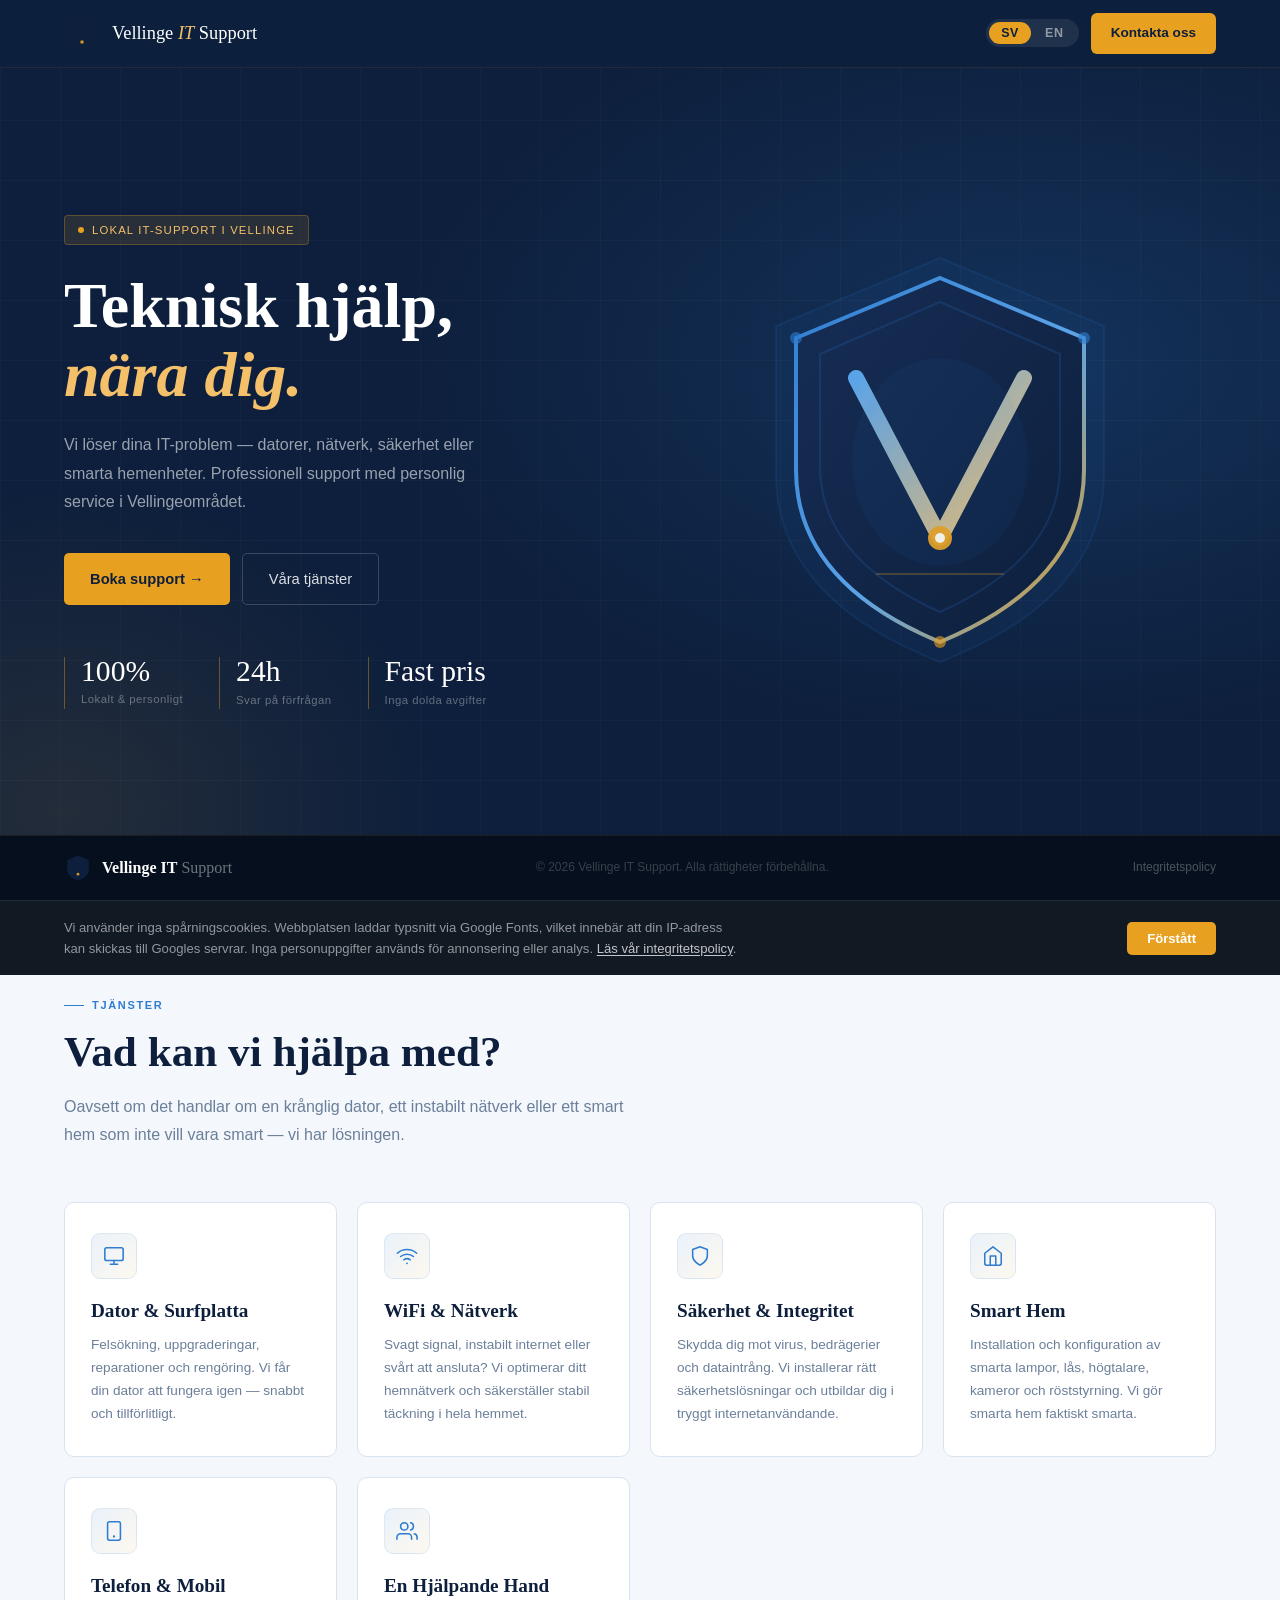
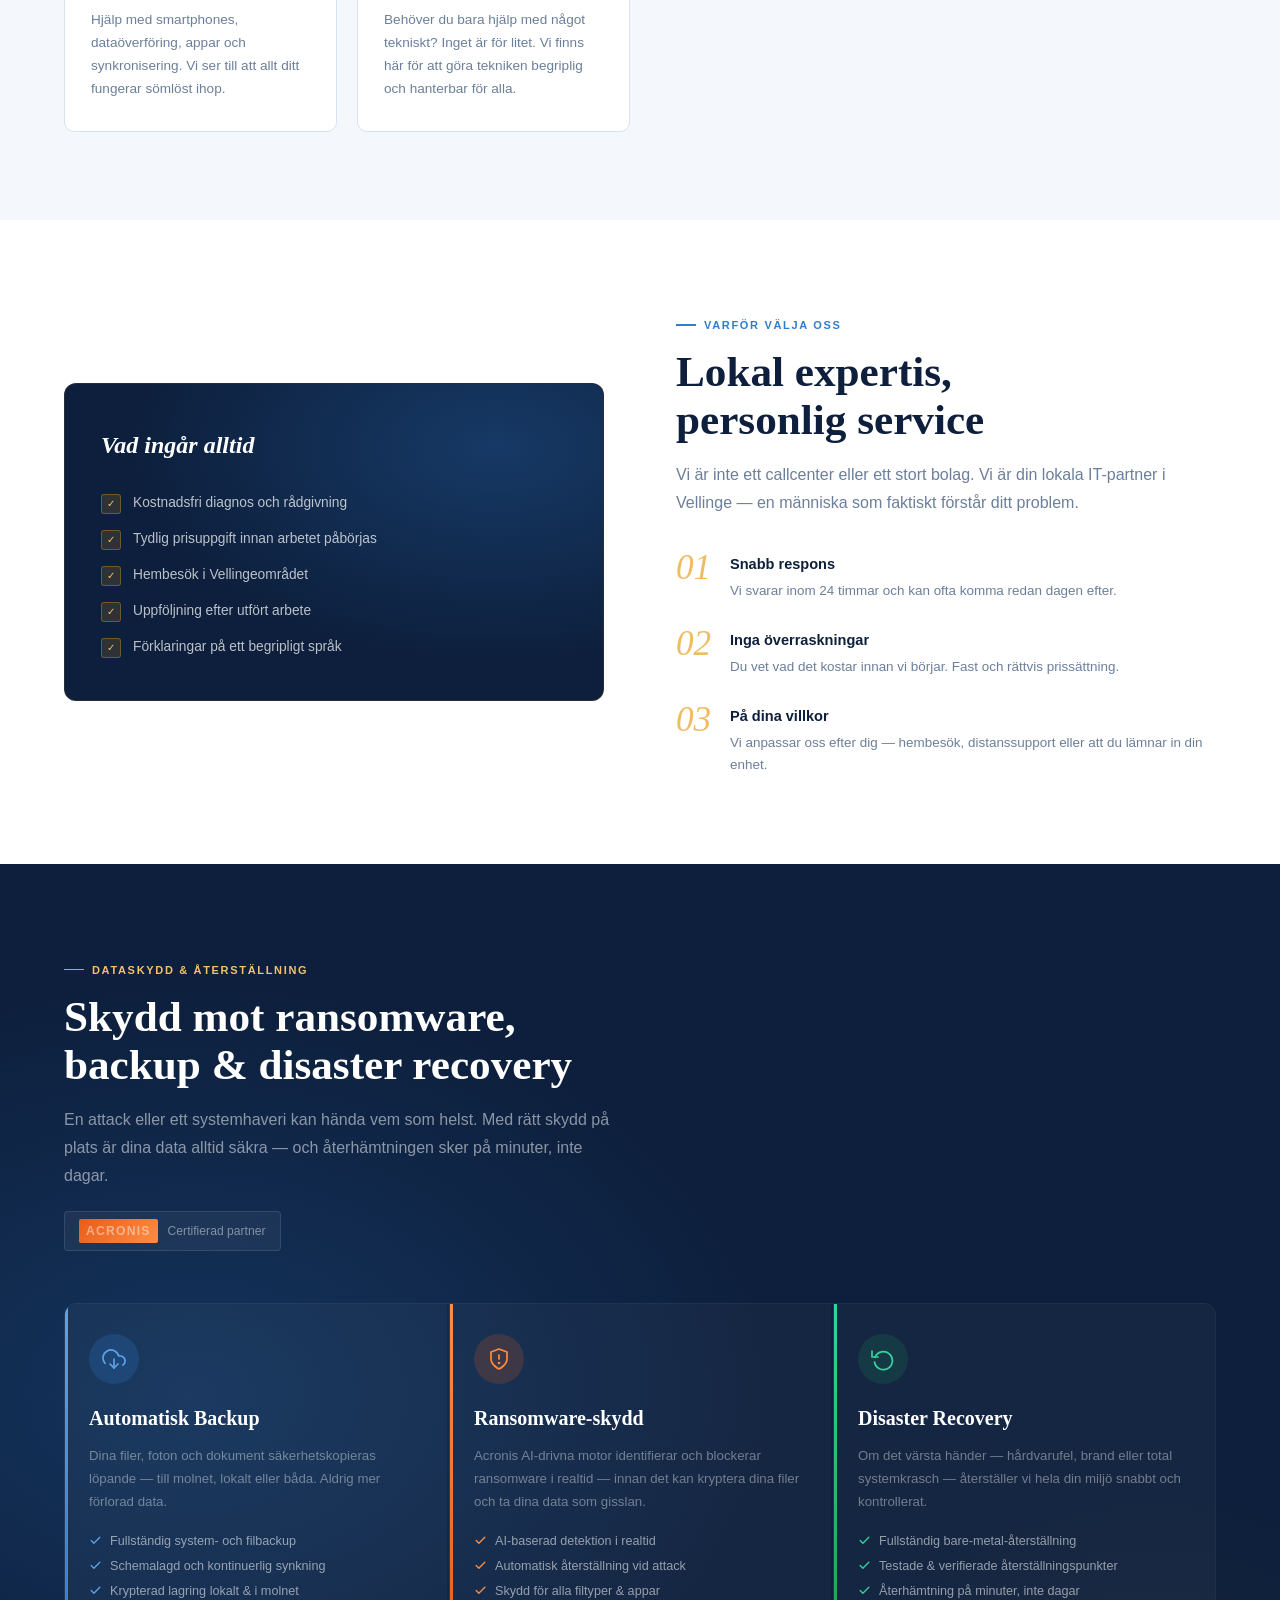
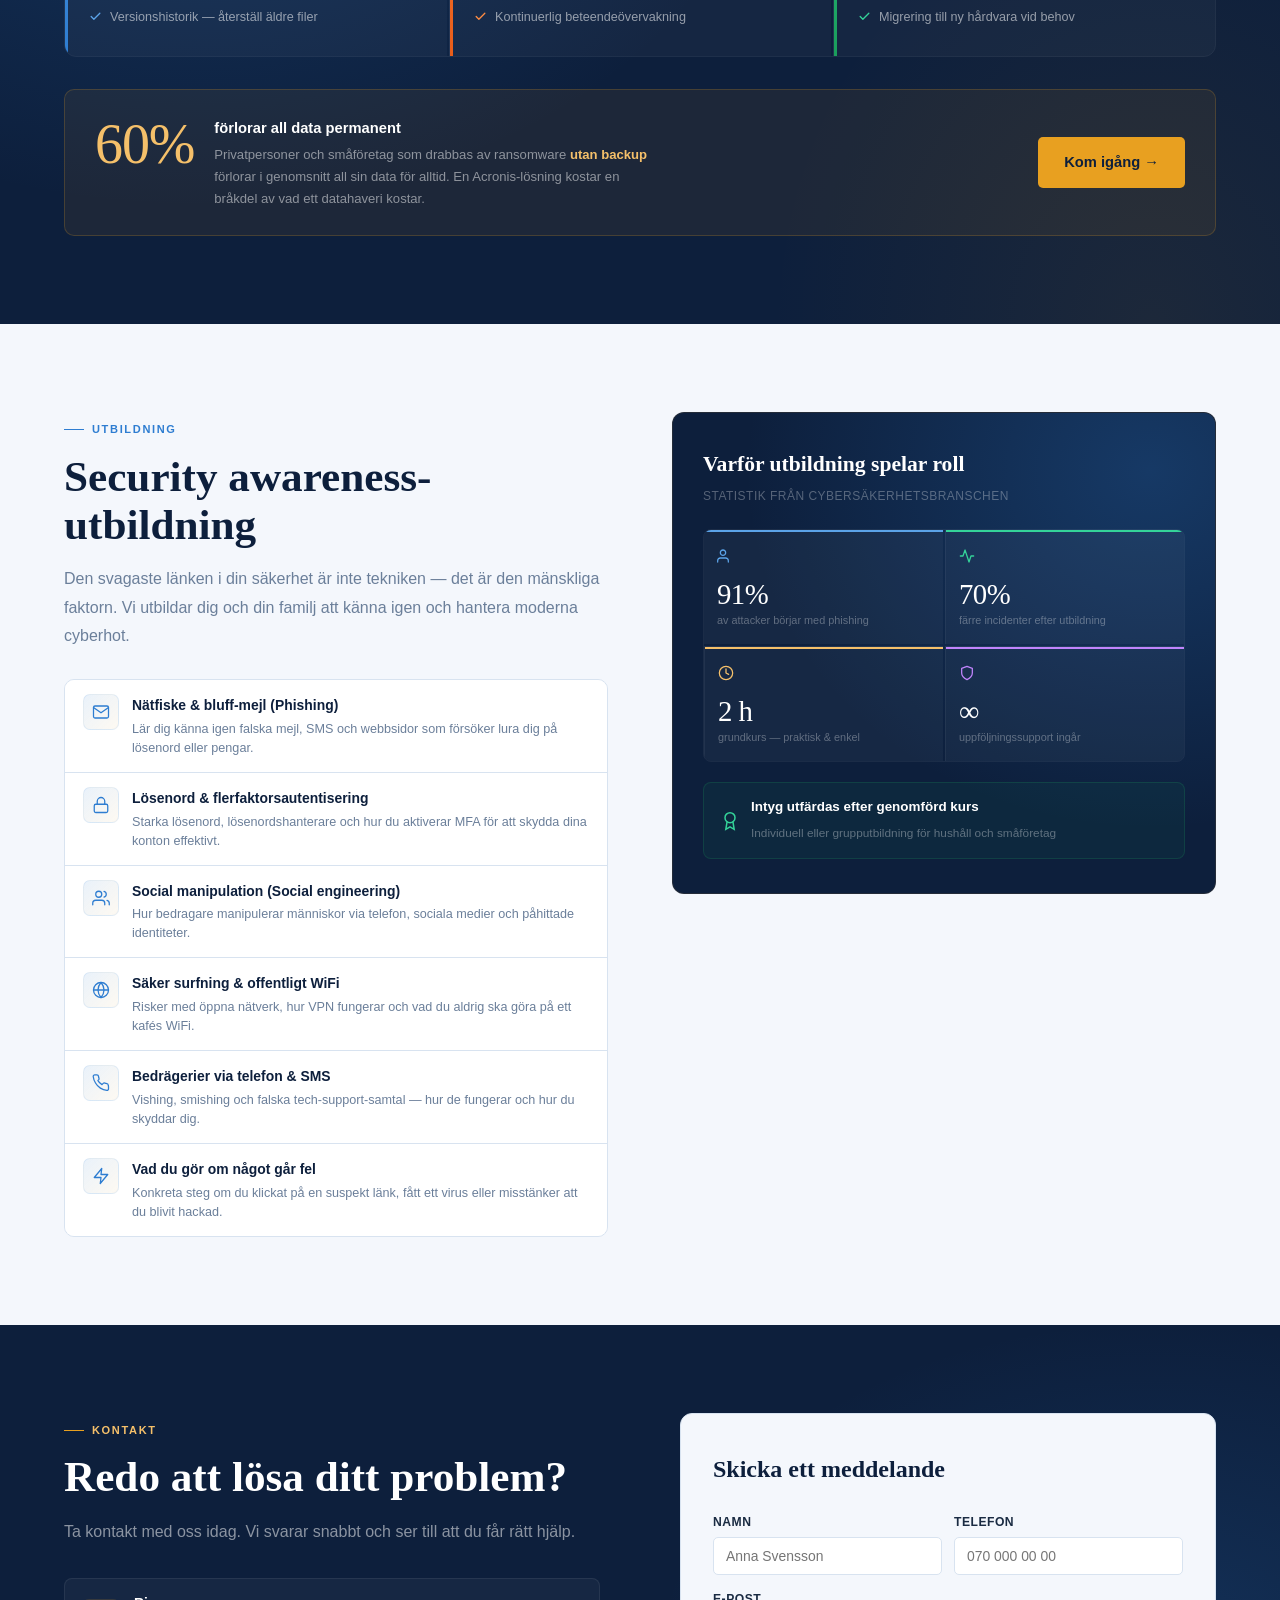
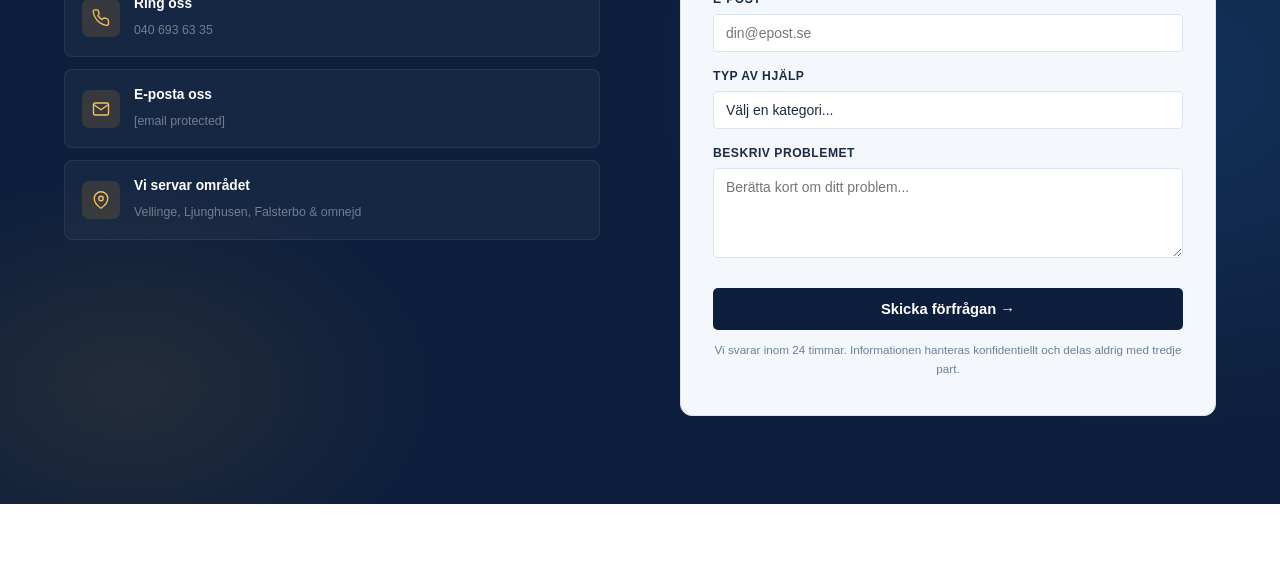
==== index.html @ 69cad0fe "Add files via upload" ====
<!DOCTYPE html>
<html lang="sv">
<head>
<meta charset="UTF-8">
<meta name="viewport" content="width=device-width, initial-scale=1.0">
<title>Vellinge IT Support — Lokal IT-hjälp i Vellingeområdet</title>

<!-- ── Security meta tags ── -->
<!-- CSP via meta (backup — HTTP header in _headers / .htaccess takes precedence) -->
<meta http-equiv="Content-Security-Policy" content="default-src 'self'; script-src 'self' 'unsafe-inline'; style-src 'self' 'unsafe-inline' https://fonts.googleapis.com; font-src 'self' https://fonts.gstatic.com; img-src 'self' data:; form-action 'self' https://formspree.io; connect-src 'self' https://formspree.io; frame-ancestors 'none'; object-src 'none'; base-uri 'self';">
<meta http-equiv="X-Content-Type-Options" content="nosniff">
<meta http-equiv="X-Frame-Options" content="DENY">
<meta name="referrer" content="strict-origin-when-cross-origin">

<!-- ── SEO / Social ── -->
<meta name="description" content="Lokal IT-support i Vellingeområdet. Hjälp med datorer, WiFi, säkerhet, smarta hem och backup-lösningar (Acronis). Professionell och personlig service.">
<meta name="robots" content="index, follow">
<meta property="og:title" content="Vellinge IT Support">
<meta property="og:description" content="Lokal IT-support med personlig service — datorer, nätverk, säkerhet, smart hem och Acronis backup.">
<meta property="og:type" content="website">
<meta property="og:locale" content="sv_SE">
<link rel="preconnect" href="https://fonts.googleapis.com">
<link href="https://fonts.googleapis.com/css2?family=DM+Serif+Display:ital@0;1&family=Figtree:wght@300;400;500;600&display=swap" rel="stylesheet">
<style>
  :root {
    --navy: #0d1f3c; --navy-mid: #162d55; --blue: #1a4a8a; --sky: #2e7dd1;
    --accent: #e8a020; --accent-light: #f5c06a; --accent-pale: #fef3d8;
    --red: #e85d1a; --green: #1a9e5c;
    --light: #f4f7fc; --lighter: #ffffff;
    --text: #1a2b42; --muted: #6b7f9a; --border: #d8e3f0;
  }
  *, *::before, *::after { box-sizing: border-box; margin: 0; padding: 0; }
  html { scroll-behavior: smooth; }
  body {
    padding-bottom: 72px; font-family: 'Figtree', sans-serif; color: var(--text); background: var(--lighter); line-height: 1.65; overflow-x: hidden; }

  /* ── NAV ── */
  nav {
    position: fixed; top: 0; left: 0; right: 0; z-index: 100;
    background: rgba(13,31,60,0.97); backdrop-filter: blur(14px);
    border-bottom: 1px solid rgba(232,160,32,0.1);
    padding: 0 5vw; display: flex; align-items: center; justify-content: space-between; height: 68px;
  }
  .nav-brand { display: flex; align-items: center; gap: 12px; text-decoration: none; }
  .nav-brand-icon { width: 36px; height: 36px; display: flex; align-items: center; justify-content: center; }
  .nav-brand-text { font-family: 'DM Serif Display', serif; color: white; font-size: 1.15rem; font-weight: 400; }
  .nav-brand-text span { color: var(--accent-light); font-style: italic; }
  .nav-actions { display: flex; align-items: center; gap: 12px; }
  .lang-toggle { display: flex; background: rgba(255,255,255,0.08); border-radius: 20px; padding: 3px; gap: 2px; }
  .lang-btn { background: none; border: none; cursor: pointer; color: rgba(255,255,255,0.5); font-family: 'Figtree', sans-serif; font-size: 0.78rem; font-weight: 600; letter-spacing: 0.05em; padding: 4px 12px; border-radius: 16px; transition: all 0.2s; }
  .lang-btn.active { background: var(--accent); color: var(--navy); }
  .nav-cta { background: var(--accent); color: var(--navy); font-family: 'Figtree', sans-serif; font-weight: 600; font-size: 0.85rem; padding: 9px 20px; border-radius: 6px; text-decoration: none; border: none; cursor: pointer; transition: all 0.2s; white-space: nowrap; }
  .nav-cta:hover { background: var(--accent-light); transform: translateY(-1px); }

  /* ── HERO ── */
  .hero { min-height: 100vh; background: var(--navy); display: flex; align-items: center; position: relative; overflow: hidden; padding: 80px 5vw 56px; }
  .hero-bg { position: absolute; inset: 0; z-index: 0; background: radial-gradient(ellipse 75% 65% at 80% 40%, rgba(46,125,209,0.2), transparent 65%), radial-gradient(ellipse 50% 60% at 5% 90%, rgba(232,160,32,0.1), transparent 60%); }
  .hero-grid { position: absolute; inset: 0; z-index: 0; background-image: linear-gradient(rgba(255,255,255,0.022) 1px, transparent 1px), linear-gradient(90deg, rgba(255,255,255,0.022) 1px, transparent 1px); background-size: 60px 60px; }
  .hero-inner { display: grid; grid-template-columns: 1fr 1fr; gap: 48px; align-items: center; width: 100%; position: relative; z-index: 1; }
  .hero-content { animation: fadeUp 0.9s ease both; }
  .hero-badge { display: inline-flex; align-items: center; gap: 8px; background: rgba(232,160,32,0.12); border: 1px solid rgba(232,160,32,0.28); border-radius: 4px; padding: 5px 13px; margin-bottom: 26px; }
  .hero-badge-dot { width: 6px; height: 6px; background: var(--accent); border-radius: 50%; animation: pulse 2.4s ease infinite; }
  .hero-badge span { color: var(--accent-light); font-size: 0.71rem; font-weight: 500; letter-spacing: 0.1em; text-transform: uppercase; }
  h1 { font-family: 'DM Serif Display', serif; font-size: clamp(2.6rem,5.5vw,4rem); color: white; line-height: 1.08; margin-bottom: 22px; }
  h1 em { font-style: italic; color: var(--accent-light); }
  .hero-sub { font-size: 1rem; color: rgba(255,255,255,0.58); font-weight: 300; max-width: 440px; margin-bottom: 36px; line-height: 1.78; }
  .hero-btns { display: flex; gap: 12px; flex-wrap: wrap; }
  .btn-primary { background: var(--accent); color: var(--navy); font-family: 'Figtree', sans-serif; font-weight: 600; font-size: 0.92rem; padding: 13px 26px; border-radius: 5px; text-decoration: none; border: none; cursor: pointer; transition: all 0.25s; display: inline-flex; align-items: center; gap: 8px; }
  .btn-primary:hover { background: var(--accent-light); transform: translateY(-2px); box-shadow: 0 8px 24px rgba(232,160,32,0.3); }
  .btn-secondary { background: transparent; color: rgba(255,255,255,0.85); font-family: 'Figtree', sans-serif; font-weight: 400; font-size: 0.92rem; padding: 13px 26px; border-radius: 5px; text-decoration: none; border: 1px solid rgba(255,255,255,0.18); transition: all 0.25s; display: inline-flex; align-items: center; gap: 8px; }
  .btn-secondary:hover { background: rgba(255,255,255,0.08); transform: translateY(-2px); }
  .hero-stats { margin-top: 52px; display: flex; gap: 36px; flex-wrap: wrap; animation: fadeUp 0.9s 0.2s ease both; }
  .stat { border-left: 1px solid rgba(232,160,32,0.4); padding-left: 16px; }
  .stat-num { font-family: 'DM Serif Display', serif; font-size: 1.85rem; color: white; line-height: 1; }
  .stat-label { font-size: 0.71rem; color: rgba(255,255,255,0.35); letter-spacing: 0.04em; margin-top: 4px; }
  .hero-visual { display: flex; align-items: center; justify-content: center; animation: fadeUp 1s 0.15s ease both; }
  .hero-visual svg { width: 100%; max-width: 400px; }

  /* ── SHARED ── */
  section { padding: 88px 5vw; }
  .section-tag {
    display: inline-flex; align-items: center; gap: 8px;
    font-size: 0.69rem; font-weight: 600; letter-spacing: 0.15em;
    color: var(--sky); text-transform: uppercase; margin-bottom: 14px;
  }
  .section-tag::before { content: ''; display: inline-block; width: 20px; height: 1.5px; background: var(--sky); flex-shrink: 0; }
  h2 { font-family: 'DM Serif Display', serif; font-size: clamp(1.9rem,3.5vw,2.7rem); color: var(--navy); line-height: 1.12; margin-bottom: 16px; }
  .section-intro { font-size: 1rem; color: var(--muted); max-width: 560px; line-height: 1.78; font-weight: 300; }

  /* ── SERVICES ── */
  .services { background: var(--light); }
  .services-header { margin-bottom: 52px; }
  .services-grid { display: grid; grid-template-columns: repeat(auto-fill,minmax(270px,1fr)); gap: 20px; }
  .service-card { background: white; border: 1px solid var(--border); border-radius: 10px; padding: 30px 26px; transition: all 0.32s; position: relative; overflow: hidden; }
  .service-card::before { content: ''; position: absolute; top: 0; left: 0; right: 0; height: 2px; background: linear-gradient(90deg, var(--sky), var(--accent)); transform: scaleX(0); transform-origin: left; transition: transform 0.35s; }
  .service-card:hover { transform: translateY(-6px); box-shadow: 0 20px 56px rgba(13,31,60,0.1); border-color: rgba(46,125,209,0.35); }
  .service-card:hover::before { transform: scaleX(1); }
  .service-icon { width: 46px; height: 46px; background: linear-gradient(135deg,rgba(46,125,209,0.1),rgba(232,160,32,0.07)); border-radius: 9px; display: flex; align-items: center; justify-content: center; margin-bottom: 16px; border: 1px solid rgba(46,125,209,0.12); }
  .service-icon svg { width: 22px; height: 22px; stroke: var(--sky); fill: none; stroke-width: 1.7; stroke-linecap: round; stroke-linejoin: round; }
  .service-card h3 { font-family: 'DM Serif Display', serif; font-size: 1.2rem; color: var(--navy); margin-bottom: 8px; }
  .service-card p { font-size: 0.85rem; color: var(--muted); line-height: 1.68; font-weight: 300; }

  /* ── WHY ── */
  .why { background: white; }
  .why-inner { display: grid; grid-template-columns: 1fr 1fr; gap: 72px; align-items: center; }
  .why-visual { background: var(--navy); border-radius: 12px; padding: 42px 36px; position: relative; overflow: hidden; border: 1px solid rgba(232,160,32,0.12); }
  .why-visual-bg { position: absolute; inset: 0; background: radial-gradient(ellipse at 80% 20%, rgba(46,125,209,0.28), transparent 60%); }
  .why-visual-content { position: relative; z-index: 1; }
  .why-visual-title { font-family: 'DM Serif Display', serif; font-size: 1.5rem; color: white; margin-bottom: 26px; font-style: italic; }
  .check-list { list-style: none; display: flex; flex-direction: column; gap: 14px; }
  .check-list li { display: flex; align-items: flex-start; gap: 12px; color: rgba(255,255,255,0.72); font-size: 0.86rem; line-height: 1.6; }
  .check-icon { width: 20px; height: 20px; flex-shrink: 0; background: rgba(232,160,32,0.15); border: 1px solid rgba(232,160,32,0.35); border-radius: 3px; display: flex; align-items: center; justify-content: center; color: var(--accent-light); font-size: 10px; margin-top: 2px; }
  .why-points { display: flex; flex-direction: column; gap: 26px; margin-top: 34px; }
  .why-point { display: flex; gap: 18px; align-items: flex-start; }
  .why-point-num { font-family: 'DM Serif Display', serif; font-size: 2.2rem; color: var(--accent); line-height: 0.9; width: 36px; flex-shrink: 0; font-style: italic; opacity: 0.7; }
  .why-point h4 { font-weight: 600; color: var(--navy); margin-bottom: 4px; font-size: 0.91rem; }
  .why-point p { font-size: 0.84rem; color: var(--muted); line-height: 1.65; font-weight: 300; }

  /* ── ACRONIS ── */
  .acronis { background: var(--navy); position: relative; overflow: hidden; }
  .acronis-bg { position: absolute; inset: 0; background: radial-gradient(ellipse 70% 60% at 15% 50%, rgba(46,125,209,0.22), transparent 65%), radial-gradient(ellipse 50% 70% at 90% 100%, rgba(232,160,32,0.07), transparent 60%); }
  .acronis-inner { position: relative; z-index: 1; }
  .acronis-header { margin-bottom: 52px; }
  .acronis-header h2 { color: white; }
  .acronis-header .section-tag { color: var(--accent-light); }
  .acronis-header .section-tag::before { background: var(--accent); }
  .acronis-header .section-intro { color: rgba(255,255,255,0.52); }
  .acronis-partner { display: inline-flex; align-items: center; gap: 10px; background: rgba(255,255,255,0.05); border: 1px solid rgba(255,255,255,0.1); border-radius: 4px; padding: 7px 14px; margin-top: 20px; }
  .acronis-partner-badge { background: linear-gradient(135deg,#e85d1a,#ff8c42); border-radius: 2px; padding: 2px 7px; font-size: 0.65rem; font-weight: 700; color: white; letter-spacing: 0.1em; }
  .acronis-partner span { color: rgba(255,255,255,0.45); font-size: 0.76rem; }
  /* Joined panel */
  .acronis-grid { display: grid; grid-template-columns: repeat(3,1fr); gap: 2px; margin-bottom: 32px; border: 1px solid rgba(255,255,255,0.07); border-radius: 12px; overflow: hidden; }
  .acronis-card { background: rgba(255,255,255,0.03); padding: 30px 24px; transition: background 0.3s; position: relative; overflow: hidden; }
  .acronis-card + .acronis-card { border-left: 1px solid rgba(255,255,255,0.06); }
  .acronis-card::before { content: ''; position: absolute; top: 0; left: 0; bottom: 0; width: 3px; }
  .card-backup::before    { background: linear-gradient(180deg,#5ba3e8,#2e7dd1); }
  .card-ransomware::before { background: linear-gradient(180deg,#ff8c42,#e85d1a); }
  .card-disaster::before  { background: linear-gradient(180deg,#34d399,#1a9e5c); }
  .acronis-card:hover { background: rgba(255,255,255,0.065); }
  .acronis-card-icon { width: 50px; height: 50px; border-radius: 50%; display: flex; align-items: center; justify-content: center; margin-bottom: 18px; }
  .icon-backup    { background: rgba(46,125,209,0.22); }
  .icon-ransomware { background: rgba(232,93,26,0.18); }
  .icon-disaster  { background: rgba(26,158,92,0.16); }
  .icon-backup svg    { stroke: #5ba3e8; }
  .icon-ransomware svg { stroke: #ff8c42; }
  .icon-disaster svg  { stroke: #34d399; }
  .acronis-card-icon svg { width: 24px; height: 24px; fill: none; stroke-width: 1.7; stroke-linecap: round; stroke-linejoin: round; }
  .acronis-card h3 { font-family: 'DM Serif Display', serif; font-size: 1.25rem; color: white; margin-bottom: 9px; }
  .acronis-card p { font-size: 0.83rem; color: rgba(255,255,255,0.4); line-height: 1.75; margin-bottom: 18px; font-weight: 300; }
  .acronis-features { list-style: none; display: flex; flex-direction: column; gap: 7px; }
  .acronis-features li { display: flex; align-items: flex-start; gap: 8px; font-size: 0.79rem; color: rgba(255,255,255,0.55); line-height: 1.45; }
  .acronis-features li svg { width: 13px; height: 13px; fill: none; stroke-width: 2.4; stroke-linecap: round; stroke-linejoin: round; flex-shrink: 0; margin-top: 2px; }
  .card-backup .acronis-features li svg    { stroke: #5ba3e8; }
  .card-ransomware .acronis-features li svg { stroke: #ff8c42; }
  .card-disaster .acronis-features li svg  { stroke: #34d399; }
  /* Hero stat callout */
  .acronis-callout { display: grid; grid-template-columns: 1fr auto; gap: 24px; align-items: center; background: rgba(232,160,32,0.07); border: 1px solid rgba(232,160,32,0.2); border-radius: 10px; padding: 26px 30px; }
  .acronis-callout-inner { display: flex; align-items: flex-start; gap: 20px; }
  .acronis-stat-num { font-family: 'DM Serif Display', serif; font-size: 3.5rem; font-weight: 400; color: var(--accent-light); line-height: 1; flex-shrink: 0; letter-spacing: -0.02em; }
  .acronis-stat-text strong { display: block; color: white; font-size: 0.92rem; font-weight: 600; margin-bottom: 4px; }
  .acronis-stat-text p { color: rgba(255,255,255,0.5); font-size: 0.82rem; line-height: 1.65; font-weight: 300; max-width: 440px; }
  .acronis-stat-text p strong { display: inline; color: var(--accent-light); font-size: inherit; }

  /* ── AWARENESS ── */
  .awareness { background: var(--light); }
  .awareness-inner { display: grid; grid-template-columns: 1fr 1fr; gap: 64px; align-items: start; }
  .awareness-modules { display: flex; flex-direction: column; gap: 0; margin-top: 28px; border: 1px solid var(--border); border-radius: 10px; overflow: hidden; }
  .awareness-module { background: white; border-bottom: 1px solid var(--border); padding: 14px 18px; display: flex; align-items: flex-start; gap: 13px; transition: all 0.22s; position: relative; }
  .awareness-module:last-child { border-bottom: none; }
  .awareness-module::before { content: ''; position: absolute; top: 0; left: 0; bottom: 0; width: 2px; background: var(--sky); transform: scaleY(0); transform-origin: center; transition: transform 0.22s; }
  .awareness-module:hover { background: #f8faff; padding-left: 22px; }
  .awareness-module:hover::before { transform: scaleY(1); }
  .module-icon { width: 36px; height: 36px; flex-shrink: 0; border-radius: 7px; display: flex; align-items: center; justify-content: center; background: linear-gradient(135deg,rgba(46,125,209,0.1),rgba(232,160,32,0.06)); border: 1px solid rgba(46,125,209,0.1); transition: all 0.22s; }
  .awareness-module:hover .module-icon { background: rgba(46,125,209,0.12); border-color: rgba(46,125,209,0.25); }
  .module-icon svg { width: 18px; height: 18px; stroke: var(--sky); fill: none; stroke-width: 1.7; stroke-linecap: round; stroke-linejoin: round; }
  .module-text h4 { font-weight: 600; font-size: 0.87rem; color: var(--navy); margin-bottom: 3px; }
  .module-text p { font-size: 0.79rem; color: var(--muted); line-height: 1.5; font-weight: 300; }
  .awareness-visual { background: var(--navy); border-radius: 12px; padding: 34px 30px; position: relative; overflow: hidden; border: 1px solid rgba(232,160,32,0.1); }
  .awareness-visual-bg { position: absolute; inset: 0; background: radial-gradient(ellipse at 88% 12%, rgba(46,125,209,0.28), transparent 60%); }
  .awareness-visual-content { position: relative; z-index: 1; }
  .awareness-visual h3 { font-family: 'DM Serif Display', serif; font-size: 1.35rem; color: white; margin-bottom: 4px; }
  .awareness-visual-sub { font-size: 0.75rem; color: rgba(255,255,255,0.3); margin-bottom: 22px; letter-spacing: 0.04em; text-transform: uppercase; }
  .awareness-stats { display: grid; grid-template-columns: 1fr 1fr; gap: 2px; margin-bottom: 20px; border-radius: 8px; overflow: hidden; border: 1px solid rgba(255,255,255,0.06); }
  .astat { background: rgba(255,255,255,0.04); padding: 16px 13px; position: relative; }
  .astat::before { content: ''; position: absolute; top: 0; left: 0; right: 0; height: 2px; }
  .astat:nth-child(1)::before { background: #5ba3e8; }
  .astat:nth-child(2)::before { background: #34d399; }
  .astat:nth-child(3)::before { background: var(--accent-light); }
  .astat:nth-child(4)::before { background: #c084fc; }
  .astat + .astat { border-left: 1px solid rgba(255,255,255,0.05); }
  .astat:nth-child(3), .astat:nth-child(4) { border-top: 1px solid rgba(255,255,255,0.05); }
  .astat-icon { margin-bottom: 8px; }
  .astat-icon svg { width: 16px; height: 16px; fill: none; stroke-width: 1.9; stroke-linecap: round; stroke-linejoin: round; }
  .astat:nth-child(1) .astat-icon svg { stroke: #5ba3e8; }
  .astat:nth-child(2) .astat-icon svg { stroke: #34d399; }
  .astat:nth-child(3) .astat-icon svg { stroke: var(--accent-light); }
  .astat:nth-child(4) .astat-icon svg { stroke: #c084fc; }
  .astat-num { font-family: 'DM Serif Display', serif; font-size: 1.8rem; color: white; line-height: 1; letter-spacing: -0.02em; }
  .astat-label { font-size: 0.68rem; color: rgba(255,255,255,0.32); margin-top: 4px; line-height: 1.4; }
  .awareness-cert { background: rgba(26,158,92,0.08); border: 1px solid rgba(26,158,92,0.2); border-radius: 8px; padding: 13px 16px; display: flex; align-items: center; gap: 11px; }
  .awareness-cert svg { width: 20px; height: 20px; stroke: #34d399; fill: none; stroke-width: 1.8; flex-shrink: 0; }
  .awareness-cert-text strong { display: block; color: white; font-size: 0.84rem; font-weight: 600; }
  .awareness-cert-text span { font-size: 0.74rem; color: rgba(255,255,255,0.34); }

  /* ── CONTACT ── */
  .contact { background: var(--navy); position: relative; overflow: hidden; }
  .contact-bg { position: absolute; inset: 0; background: radial-gradient(ellipse 60% 70% at 90% 45%, rgba(46,125,209,0.2), transparent 65%), radial-gradient(ellipse 40% 45% at 10% 85%, rgba(232,160,32,0.1), transparent 60%); }
  .contact-inner { position: relative; z-index: 1; display: grid; grid-template-columns: 1fr 1fr; gap: 80px; align-items: start; }
  .contact h2 { color: white; }
  .contact .section-tag { color: var(--accent-light); }
  .contact .section-tag::before { background: var(--accent); }
  .contact .section-intro { color: rgba(255,255,255,0.52); }
  .contact-ways { margin-top: 32px; display: flex; flex-direction: column; gap: 12px; }
  .contact-way { display: flex; align-items: center; gap: 14px; padding: 14px 17px; background: rgba(255,255,255,0.04); border: 1px solid rgba(255,255,255,0.07); border-radius: 8px; text-decoration: none; transition: all 0.22s; }
  .contact-way:hover { background: rgba(255,255,255,0.08); border-color: rgba(232,160,32,0.3); transform: translateX(4px); }
  .contact-way-icon { width: 38px; height: 38px; flex-shrink: 0; background: rgba(232,160,32,0.15); border-radius: 7px; display: flex; align-items: center; justify-content: center; }
  .contact-way-icon svg { width: 18px; height: 18px; stroke: var(--accent-light); fill: none; stroke-width: 1.8; stroke-linecap: round; stroke-linejoin: round; }
  .contact-way-text strong { display: block; color: white; font-weight: 600; font-size: 0.86rem; }
  .contact-way-text span { color: rgba(255,255,255,0.4); font-size: 0.77rem; }
  .form-card { background: var(--light); border-radius: 12px; padding: 36px 32px; border: 1px solid var(--border); }
  .form-card h3 { font-family: 'DM Serif Display', serif; font-size: 1.5rem; color: var(--navy); margin-bottom: 22px; }
  .form-row { margin-bottom: 14px; }
  .form-row label { display: block; font-size: 0.76rem; font-weight: 600; color: var(--text); margin-bottom: 5px; letter-spacing: 0.04em; text-transform: uppercase; }
  .form-row input, .form-row textarea, .form-row select { width: 100%; padding: 10px 12px; border: 1.5px solid var(--border); border-radius: 5px; font-family: 'Figtree', sans-serif; font-size: 0.87rem; color: var(--text); background: white; outline: none; transition: border-color 0.2s; appearance: none; }
  .form-row input:focus, .form-row textarea:focus, .form-row select:focus { border-color: var(--sky); box-shadow: 0 0 0 3px rgba(46,125,209,0.1); }
  .form-row textarea { resize: vertical; min-height: 90px; }
  .form-grid { display: grid; grid-template-columns: 1fr 1fr; gap: 12px; }
  .form-submit { width: 100%; background: var(--navy); color: white; font-family: 'Figtree', sans-serif; font-weight: 600; font-size: 0.92rem; padding: 13px; border-radius: 5px; border: none; cursor: pointer; transition: all 0.25s; margin-top: 8px; }
  .form-submit:hover { background: var(--blue); transform: translateY(-2px); box-shadow: 0 8px 20px rgba(13,31,60,0.25); }
  .form-submit:disabled { opacity: 0.55; cursor: not-allowed; transform: none; }
  .form-note { font-size: 0.73rem; color: var(--muted); text-align: center; margin-top: 10px; font-weight: 300; }
  .success-msg { display: none; background: rgba(46,125,209,0.08); border: 1px solid rgba(46,125,209,0.28); border-radius: 6px; padding: 14px; text-align: center; color: var(--sky); font-weight: 500; font-size: 0.86rem; margin-top: 10px; }
  #form-error { display: none; color: #dc2626; font-size: 0.82rem; margin-bottom: 8px; }

  /* ── FOOTER ── */
  footer { position: fixed; bottom: 0; left: 0; right: 0; z-index: 100; background: #060f1e; padding: 18px 5vw; display: flex; align-items: center; justify-content: space-between; flex-wrap: wrap; gap: 16px; border-top: 1px solid rgba(232,160,32,0.1); }
  .footer-brand { display: flex; align-items: center; gap: 10px; text-decoration: none; }
  .footer-brand-text { font-family: 'DM Serif Display', serif; color: rgba(255,255,255,0.42); font-size: 1rem; }
  .footer-brand-text b { color: white; }
  .footer-copy { color: rgba(255,255,255,0.2); font-size: 0.75rem; }

  /* ── ANIMATIONS ── */
  @keyframes fadeUp { from { opacity:0; transform:translateY(24px); } to { opacity:1; transform:translateY(0); } }
  @keyframes pulse { 0%,100%{ opacity:1; transform:scale(1); } 50%{ opacity:0.45; transform:scale(0.82); } }
  .fade-in { opacity:0; transform:translateY(20px); transition: opacity 0.75s ease, transform 0.75s ease; }
  .fade-in.visible { opacity:1; transform:translateY(0); }

  /* ── RESPONSIVE SYSTEM ── */
  @media(min-width:1400px) {
    nav { padding-left: max(5vw,calc((100vw - 1360px)/2)); padding-right: max(5vw,calc((100vw - 1360px)/2)); }
    footer { padding-left: max(5vw,calc((100vw - 1360px)/2)); padding-right: max(5vw,calc((100vw - 1360px)/2)); }
    section { padding-left: max(5vw,calc((100vw - 1360px)/2)); padding-right: max(5vw,calc((100vw - 1360px)/2)); }
    .hero { padding-left: max(5vw,calc((100vw - 1360px)/2)); padding-right: max(5vw,calc((100vw - 1360px)/2)); }
  }
  @media(max-width:1023px) and (min-width:768px) {
    section { padding: 68px 5vw; }
    .hero { padding: 72px 5vw 48px; }
    .hero-inner { gap: 32px; }
    .hero-visual svg { max-width: 280px; }
    .services-grid { grid-template-columns: repeat(2,1fr); }
    .acronis-grid { grid-template-columns: repeat(2,1fr); gap: 0; }
    .acronis-card + .acronis-card { border-left: 1px solid rgba(255,255,255,0.06); }
    .card-disaster { grid-column: span 2; border-left: none; border-top: 1px solid rgba(255,255,255,0.06); }
  }
  @media(max-width:860px) {
    .hero-inner { grid-template-columns: 1fr; }
    .hero-visual { display: none; }
    .why-inner { grid-template-columns: 1fr; gap: 40px; }
    .awareness-inner { grid-template-columns: 1fr; gap: 40px; }
  }
  @media(max-width:768px) {
    .contact-inner { grid-template-columns: 1fr; gap: 48px; }
    .acronis-grid { grid-template-columns: 1fr; gap: 0; }
    .acronis-card + .acronis-card { border-left: none; border-top: 1px solid rgba(255,255,255,0.06); }
    .acronis-callout { grid-template-columns: 1fr; gap: 20px; }
  }
  @media(max-width:600px) {
    nav { padding: 0 4vw; }
    .nav-brand-text { display: none; }
    section { padding: 52px 4vw; }
    .hero { padding: 80px 4vw 40px; }
    .services-grid { grid-template-columns: 1fr; }
    .form-grid { grid-template-columns: 1fr; }
    footer { flex-direction: column; align-items: flex-start; }
  }
  @media(hover:none) {
    .service-card:hover, .contact-way:hover, .awareness-module:hover,
    .btn-primary:hover, .btn-secondary:hover, .nav-cta:hover { transform: none; }
  }
  @media(prefers-reduced-motion:reduce) {
    *, *::before, *::after { animation-duration:0.01ms !important; transition-duration:0.01ms !important; }
    .fade-in { opacity:1; transform:none; }
  }

  /* ── COOKIE NOTICE ── */
  .cookie-bar {
    position: fixed; bottom: 0; left: 0; right: 0; z-index: 200;
    background: rgba(10,18,28,0.97); backdrop-filter: blur(12px);
    border-top: 1px solid rgba(255,255,255,0.08);
    padding: 16px 5vw; display: flex; align-items: center; justify-content: space-between;
    gap: 20px; flex-wrap: wrap;
    transform: translateY(100%); transition: transform 0.35s ease;
  }
  .cookie-bar.visible { transform: translateY(0); }
  .cookie-bar p { font-size: 0.82rem; color: rgba(255,255,255,0.55); font-weight: 300; line-height: 1.6; max-width: 680px; }
  .cookie-bar p a { color: rgba(255,255,255,0.75); text-decoration: underline; text-underline-offset: 2px; }
  .cookie-bar p a:hover { color: white; }
  .cookie-accept { background: var(--accent, #0891b2); color: white; border: none; border-radius: 5px; padding: 9px 20px; font-size: 0.82rem; font-weight: 600; cursor: pointer; white-space: nowrap; transition: opacity 0.2s; flex-shrink: 0; }
  .cookie-accept:hover { opacity: 0.85; }
  @media(max-width:600px) { .cookie-bar { padding: 14px 4vw; } .cookie-bar p { font-size: 0.78rem; } }

</style>
</head>
<body>
<!-- ═══ VELLINGE MARK — single definition ═══ -->
<svg style="display:none" xmlns="http://www.w3.org/2000/svg">
  <symbol id="vellinge-mark" viewBox="0 0 36 36">

        <defs>
          <linearGradient id="vellinge_mark_g0" x1="0%" y1="0%" x2="100%" y2="100%">
            <stop offset="0%" stop-color="#2e7dd1"/>
            <stop offset="100%" stop-color="#e8a020"/>
          </linearGradient>
        </defs>
        <!-- Shield shape -->
        <path d="M18 2 L32 8 L32 20 Q32 30 18 34 Q4 30 4 20 L4 8 Z" fill="#0d1f3c" stroke="url(#vellinge_mark_g0)" stroke-width="1.2"/>
        <!-- V letterform -->
        <path d="M10 11 L18 26 L26 11" fill="none" stroke="url(#vellinge_mark_g0)" stroke-width="2.4" stroke-linecap="round" stroke-linejoin="round"/>
        <!-- Accent dot at V bottom -->
        <circle cx="18" cy="26" r="1.8" fill="#e8a020" opacity="0.9"/>
        </symbol>
</svg>

<!-- NAV -->
<nav>
  <a href="#" class="nav-brand">
        <div class="nav-brand-icon">
      <svg width="36" height="36" aria-label="Vellinge IT logotyp">
        <use href="#vellinge-mark"/>
      </svg>
    </div>
    <span class="nav-brand-text">Vellinge <span>IT</span> Support</span>
  </a>
  <div class="nav-actions">
    <div class="lang-toggle">
      <button class="lang-btn active" onclick="setLang('sv')" id="btn-sv">SV</button>
      <button class="lang-btn" onclick="setLang('en')" id="btn-en">EN</button>
    </div>
    <a href="#contact" class="nav-cta" data-sv="Kontakta oss" data-en="Contact us">Kontakta oss</a>
  </div>
</nav>

<!-- HERO -->
<section class="hero">
  <div class="hero-bg"></div><div class="hero-grid"></div>
  <div class="hero-inner">

    <!-- Left: text -->
    <div>
      <div class="hero-content">
        <div class="hero-badge"><div class="hero-badge-dot"></div><span data-sv="Lokal IT-support i Vellinge" data-en="Local IT support in Vellinge">Lokal IT-support i Vellinge</span></div>
        <h1 data-sv="Teknisk hjälp,<br><em>nära dig.</em>" data-en="Technical help,<br><em>close to you.</em>">Teknisk hjälp,<br><em>nära dig.</em></h1>
        <p class="hero-sub" data-sv="Vi löser dina IT-problem — datorer, nätverk, säkerhet eller smarta hemenheter. Professionell support med personlig service i Vellingeområdet." data-en="We solve your IT problems — computers, networks, security or smart home devices. Professional support with personal service in the Vellinge area.">Vi löser dina IT-problem — datorer, nätverk, säkerhet eller smarta hemenheter. Professionell support med personlig service i Vellingeområdet.</p>
        <div class="hero-btns">
          <a href="#contact" class="btn-primary" data-sv="Boka support →" data-en="Book support →">Boka support →</a>
          <a href="#services" class="btn-secondary" data-sv="Våra tjänster" data-en="Our services">Våra tjänster</a>
        </div>
      </div>
      <div class="hero-stats">
        <div class="stat"><div class="stat-num">100%</div><div class="stat-label" data-sv="Lokalt & personligt" data-en="Local & personal">Lokalt & personligt</div></div>
        <div class="stat"><div class="stat-num">24h</div><div class="stat-label" data-sv="Svar på förfrågan" data-en="Response time">Svar på förfrågan</div></div>
        <div class="stat"><div class="stat-num" data-sv="Fast pris" data-en="Fixed price">Fast pris</div><div class="stat-label" data-sv="Inga dolda avgifter" data-en="No hidden fees">Inga dolda avgifter</div></div>
      </div>
    </div>

    <!-- Right: V-shield hero illustration -->
    <div class="hero-visual">
      <svg viewBox="0 0 200 220" xmlns="http://www.w3.org/2000/svg">
        <defs>
          <linearGradient id="shield-hero-fill" x1="0%" y1="0%" x2="100%" y2="100%">
            <stop offset="0%" stop-color="#162d55"/>
            <stop offset="100%" stop-color="#0d1f3c"/>
          </linearGradient>
          <linearGradient id="shield-hero-stroke" x1="0%" y1="0%" x2="100%" y2="100%">
            <stop offset="0%" stop-color="#2e7dd1"/>
            <stop offset="55%" stop-color="#5ba3e8"/>
            <stop offset="100%" stop-color="#e8a020"/>
          </linearGradient>
          <linearGradient id="v-grad" x1="0%" y1="0%" x2="100%" y2="100%">
            <stop offset="0%" stop-color="#5ba3e8"/>
            <stop offset="100%" stop-color="#f5c06a"/>
          </linearGradient>
        </defs>

        <!-- Outer glow ring -->
        <path d="M100 8 L182 42 L182 116 Q182 178 100 210 Q18 178 18 116 L18 42 Z"
              fill="rgba(46,125,209,0.06)" stroke="rgba(46,125,209,0.12)" stroke-width="1"/>

        <!-- Shield body -->
        <path d="M100 18 L172 48 L172 114 Q172 170 100 200 Q28 170 28 114 L28 48 Z"
              fill="url(#shield-hero-fill)" stroke="url(#shield-hero-stroke)" stroke-width="2"/>

        <!-- Inner shield border -->
        <path d="M100 30 L160 56 L160 112 Q160 158 100 185 Q40 158 40 112 L40 56 Z"
              fill="none" stroke="rgba(46,125,209,0.18)" stroke-width="1"/>

        <!-- Decorative corner accents — top -->
        <line x1="28" y1="48" x2="44" y2="48" stroke="url(#shield-hero-stroke)" stroke-width="1.5" opacity="0.5"/>
        <line x1="172" y1="48" x2="156" y2="48" stroke="url(#shield-hero-stroke)" stroke-width="1.5" opacity="0.5"/>

        <!-- Large V letterform — centred, bold -->
        <path d="M58 68 L100 148 L142 68"
              fill="none" stroke="url(#v-grad)" stroke-width="8"
              stroke-linecap="round" stroke-linejoin="round"/>

        <!-- V accent dot at bottom point -->
        <circle cx="100" cy="148" r="6" fill="#e8a020" opacity="0.95"/>
        <circle cx="100" cy="148" r="2.5" fill="white" opacity="0.9"/>

        <!-- Subtle horizontal rule below V -->
        <line x1="68" y1="166" x2="132" y2="166" stroke="rgba(232,160,32,0.25)" stroke-width="1"/>

        <!-- Small decorative dots — shield corner nodes -->
        <circle cx="28" cy="48"  r="3" fill="#2e7dd1" opacity="0.6"/>
        <circle cx="172" cy="48" r="3" fill="#2e7dd1" opacity="0.6"/>
        <circle cx="100" cy="200" r="3" fill="#e8a020" opacity="0.6"/>

        <!-- Ambient glow behind V -->
        <ellipse cx="100" cy="110" rx="44" ry="52" fill="rgba(46,125,209,0.06)"/>
      </svg>
    </div>

  </div>
</section>

<!-- SERVICES -->
<section class="services" id="services">
  <div class="services-header fade-in">
    <span class="section-tag" data-sv="Tjänster" data-en="Services">Tjänster</span>
    <h2 data-sv="Vad kan vi hjälpa med?" data-en="What can we help with?">Vad kan vi hjälpa med?</h2>
    <p class="section-intro" data-sv="Oavsett om det handlar om en krånglig dator, ett instabilt nätverk eller ett smart hem som inte vill vara smart — vi har lösningen." data-en="Whether it's a troublesome computer, an unstable network, or a smart home that refuses to cooperate — we have the solution.">Oavsett om det handlar om en krånglig dator, ett instabilt nätverk eller ett smart hem som inte vill vara smart — vi har lösningen.</p>
  </div>
  <div class="services-grid">
    <div class="service-card fade-in">
      <div class="service-icon"><svg viewBox="0 0 24 24"><rect x="2" y="3" width="20" height="14" rx="2"/><path d="M8 21h8M12 17v4"/></svg></div>
      <h3 data-sv="Dator & Surfplatta" data-en="Computer & Tablet">Dator & Surfplatta</h3>
      <p data-sv="Felsökning, uppgraderingar, reparationer och rengöring. Vi får din dator att fungera igen — snabbt och tillförlitligt." data-en="Troubleshooting, upgrades, repairs and cleaning. We get your computer working again — quickly and reliably.">Felsökning, uppgraderingar, reparationer och rengöring. Vi får din dator att fungera igen — snabbt och tillförlitligt.</p>
    </div>
    <div class="service-card fade-in">
      <div class="service-icon"><svg viewBox="0 0 24 24"><path d="M5 12.55a11 11 0 0 1 14.08 0"/><path d="M1.42 9a16 16 0 0 1 21.16 0"/><path d="M8.53 16.11a6 6 0 0 1 6.95 0"/><circle cx="12" cy="20" r="1" fill="var(--sky)" stroke="none"/></svg></div>
      <h3 data-sv="WiFi & Nätverk" data-en="WiFi & Network">WiFi & Nätverk</h3>
      <p data-sv="Svagt signal, instabilt internet eller svårt att ansluta? Vi optimerar ditt hemnätverk och säkerställer stabil täckning i hela hemmet." data-en="Weak signal, unstable internet or connectivity issues? We optimize your home network and ensure stable coverage throughout your home.">Svagt signal, instabilt internet eller svårt att ansluta? Vi optimerar ditt hemnätverk och säkerställer stabil täckning i hela hemmet.</p>
    </div>
    <div class="service-card fade-in">
      <div class="service-icon"><svg viewBox="0 0 24 24"><path d="M12 22s8-4 8-10V5l-8-3-8 3v7c0 6 8 10 8 10z"/></svg></div>
      <h3 data-sv="Säkerhet & Integritet" data-en="Security & Privacy">Säkerhet & Integritet</h3>
      <p data-sv="Skydda dig mot virus, bedrägerier och dataintrång. Vi installerar rätt säkerhetslösningar och utbildar dig i tryggt internetanvändande." data-en="Protect yourself from viruses, scams and data breaches. We install the right security solutions and guide you towards safe internet use.">Skydda dig mot virus, bedrägerier och dataintrång. Vi installerar rätt säkerhetslösningar och utbildar dig i tryggt internetanvändande.</p>
    </div>
    <div class="service-card fade-in">
      <div class="service-icon"><svg viewBox="0 0 24 24"><path d="M3 9l9-7 9 7v11a2 2 0 0 1-2 2H5a2 2 0 0 1-2-2z"/><polyline points="9 22 9 12 15 12 15 22"/></svg></div>
      <h3 data-sv="Smart Hem" data-en="Smart Home">Smart Hem</h3>
      <p data-sv="Installation och konfiguration av smarta lampor, lås, högtalare, kameror och röststyrning. Vi gör smarta hem faktiskt smarta." data-en="Installation and configuration of smart lights, locks, speakers, cameras and voice control. We make smart homes actually smart.">Installation och konfiguration av smarta lampor, lås, högtalare, kameror och röststyrning. Vi gör smarta hem faktiskt smarta.</p>
    </div>
    <div class="service-card fade-in">
      <div class="service-icon"><svg viewBox="0 0 24 24"><rect x="5" y="2" width="14" height="20" rx="2"/><line x1="12" y1="18" x2="12.01" y2="18" stroke-width="2.5"/></svg></div>
      <h3 data-sv="Telefon & Mobil" data-en="Phone & Mobile">Telefon & Mobil</h3>
      <p data-sv="Hjälp med smartphones, dataöverföring, appar och synkronisering. Vi ser till att allt ditt fungerar sömlöst ihop." data-en="Help with smartphones, data transfer, apps and synchronization. We make sure everything works seamlessly together.">Hjälp med smartphones, dataöverföring, appar och synkronisering. Vi ser till att allt ditt fungerar sömlöst ihop.</p>
    </div>
    <div class="service-card fade-in">
      <div class="service-icon"><svg viewBox="0 0 24 24"><path d="M17 21v-2a4 4 0 0 0-4-4H5a4 4 0 0 0-4 4v2"/><circle cx="9" cy="7" r="4"/><path d="M23 21v-2a4 4 0 0 0-3-3.87M16 3.13a4 4 0 0 1 0 7.75"/></svg></div>
      <h3 data-sv="En Hjälpande Hand" data-en="A Helping Hand">En Hjälpande Hand</h3>
      <p data-sv="Behöver du bara hjälp med något tekniskt? Inget är för litet. Vi finns här för att göra tekniken begriplig och hanterbar för alla." data-en="Just need help with something technical? Nothing is too small. We're here to make technology understandable and manageable for everyone.">Behöver du bara hjälp med något tekniskt? Inget är för litet. Vi finns här för att göra tekniken begriplig och hanterbar för alla.</p>
    </div>
  </div>
</section>

<!-- WHY US -->
<section class="why" id="about">
  <div class="why-inner">
    <div class="why-visual fade-in">
      <div class="why-visual-bg"></div>
      <div class="why-visual-content">
        <h3 class="why-visual-title" data-sv="Vad ingår alltid" data-en="Always included">Vad ingår alltid</h3>
        <ul class="check-list">
          <li><span class="check-icon">✓</span><span data-sv="Kostnadsfri diagnos och rådgivning" data-en="Free diagnosis and consultation">Kostnadsfri diagnos och rådgivning</span></li>
          <li><span class="check-icon">✓</span><span data-sv="Tydlig prisuppgift innan arbetet påbörjas" data-en="Clear quote before work begins">Tydlig prisuppgift innan arbetet påbörjas</span></li>
          <li><span class="check-icon">✓</span><span data-sv="Hembesök i Vellingeområdet" data-en="Home visits in the Vellinge area">Hembesök i Vellingeområdet</span></li>
          <li><span class="check-icon">✓</span><span data-sv="Uppföljning efter utfört arbete" data-en="Follow-up after completed work">Uppföljning efter utfört arbete</span></li>
          <li><span class="check-icon">✓</span><span data-sv="Förklaringar på ett begripligt språk" data-en="Explanations in plain language">Förklaringar på ett begripligt språk</span></li>
        </ul>
      </div>
    </div>
    <div class="fade-in">
      <span class="section-tag" data-sv="Varför välja oss" data-en="Why choose us">Varför välja oss</span>
      <h2 data-sv="Lokal expertis,<br>personlig service" data-en="Local expertise,<br>personal service">Lokal expertis,<br>personlig service</h2>
      <p class="section-intro" data-sv="Vi är inte ett callcenter eller ett stort bolag. Vi är din lokala IT-partner i Vellinge — en människa som faktiskt förstår ditt problem." data-en="We're not a call center or a large company. We're your local IT partner in Vellinge — a real person who actually understands your problem.">Vi är inte ett callcenter eller ett stort bolag. Vi är din lokala IT-partner i Vellinge — en människa som faktiskt förstår ditt problem.</p>
      <div class="why-points">
        <div class="why-point"><div class="why-point-num">01</div><div><h4 data-sv="Snabb respons" data-en="Fast response">Snabb respons</h4><p data-sv="Vi svarar inom 24 timmar och kan ofta komma redan dagen efter." data-en="We respond within 24 hours and can often come the very next day.">Vi svarar inom 24 timmar och kan ofta komma redan dagen efter.</p></div></div>
        <div class="why-point"><div class="why-point-num">02</div><div><h4 data-sv="Inga överraskningar" data-en="No surprises">Inga överraskningar</h4><p data-sv="Du vet vad det kostar innan vi börjar. Fast och rättvis prissättning." data-en="You know the cost before we start. Fixed and fair pricing.">Du vet vad det kostar innan vi börjar. Fast och rättvis prissättning.</p></div></div>
        <div class="why-point"><div class="why-point-num">03</div><div><h4 data-sv="På dina villkor" data-en="On your terms">På dina villkor</h4><p data-sv="Vi anpassar oss efter dig — hembesök, distanssupport eller att du lämnar in din enhet." data-en="We adapt to you — home visit, remote support, or drop-off service.">Vi anpassar oss efter dig — hembesök, distanssupport eller att du lämnar in din enhet.</p></div></div>
      </div>
    </div>
  </div>
</section>

<!-- ACRONIS -->
<section class="acronis" id="backup">
  <div class="acronis-bg"></div>
  <div class="acronis-inner">
    <div class="acronis-header fade-in">
      <span class="section-tag" data-sv="Dataskydd & Återställning" data-en="Data Protection & Recovery">Dataskydd & Återställning</span>
      <h2 data-sv="Skydd mot ransomware,<br>backup & disaster recovery" data-en="Ransomware protection,<br>backup & disaster recovery">Skydd mot ransomware,<br>backup & disaster recovery</h2>
      <p class="section-intro" data-sv="En attack eller ett systemhaveri kan hända vem som helst. Med rätt skydd på plats är dina data alltid säkra — och återhämtningen sker på minuter, inte dagar." data-en="An attack or system failure can happen to anyone. With the right protection in place, your data is always safe — and recovery takes minutes, not days.">En attack eller ett systemhaveri kan hända vem som helst. Med rätt skydd på plats är dina data alltid säkra — och återhämtningen sker på minuter, inte dagar.</p>
      <div class="acronis-partner">
        <span class="acronis-partner-badge">ACRONIS</span>
        <span data-sv="Certifierad partner" data-en="Certified partner">Certifierad partner</span>
      </div>
    </div>

    <div class="acronis-grid">
      <!-- Backup card -->
      <div class="acronis-card card-backup fade-in">
        <div class="acronis-card-icon icon-backup">
          <svg viewBox="0 0 24 24"><polyline points="8 17 12 21 16 17"/><line x1="12" y1="12" x2="12" y2="21"/><path d="M20.88 18.09A5 5 0 0 0 18 9h-1.26A8 8 0 1 0 3 16.29"/></svg>
        </div>
        <h3 data-sv="Automatisk Backup" data-en="Automatic Backup">Automatisk Backup</h3>
        <p data-sv="Dina filer, foton och dokument säkerhetskopieras löpande — till molnet, lokalt eller båda. Aldrig mer förlorad data." data-en="Your files, photos and documents are backed up continuously — to the cloud, locally or both. Never lose data again.">Dina filer, foton och dokument säkerhetskopieras löpande — till molnet, lokalt eller båda. Aldrig mer förlorad data.</p>
        <ul class="acronis-features">
          <li><svg viewBox="0 0 24 24"><polyline points="20 6 9 17 4 12"/></svg><span data-sv="Fullständig system- och filbackup" data-en="Full system and file backup">Fullständig system- och filbackup</span></li>
          <li><svg viewBox="0 0 24 24"><polyline points="20 6 9 17 4 12"/></svg><span data-sv="Schemalagd och kontinuerlig synkning" data-en="Scheduled and continuous sync">Schemalagd och kontinuerlig synkning</span></li>
          <li><svg viewBox="0 0 24 24"><polyline points="20 6 9 17 4 12"/></svg><span data-sv="Krypterad lagring lokalt & i molnet" data-en="Encrypted local & cloud storage">Krypterad lagring lokalt & i molnet</span></li>
          <li><svg viewBox="0 0 24 24"><polyline points="20 6 9 17 4 12"/></svg><span data-sv="Versionshistorik — återställ äldre filer" data-en="Version history — restore older files">Versionshistorik — återställ äldre filer</span></li>
        </ul>
      </div>

      <!-- Ransomware card -->
      <div class="acronis-card card-ransomware fade-in">
        <div class="acronis-card-icon icon-ransomware">
          <svg viewBox="0 0 24 24"><path d="M12 22s8-4 8-10V5l-8-3-8 3v7c0 6 8 10 8 10z"/><line x1="12" y1="8" x2="12" y2="12"/><line x1="12" y1="16" x2="12.01" y2="16" stroke-width="2.5"/></svg>
        </div>
        <h3 data-sv="Ransomware-skydd" data-en="Ransomware Protection">Ransomware-skydd</h3>
        <p data-sv="Acronis AI-drivna motor identifierar och blockerar ransomware i realtid — innan det kan kryptera dina filer och ta dina data som gisslan." data-en="Acronis AI-powered engine identifies and blocks ransomware in real time — before it can encrypt your files and hold your data hostage.">Acronis AI-drivna motor identifierar och blockerar ransomware i realtid — innan det kan kryptera dina filer och ta dina data som gisslan.</p>
        <ul class="acronis-features">
          <li><svg viewBox="0 0 24 24"><polyline points="20 6 9 17 4 12"/></svg><span data-sv="AI-baserad detektion i realtid" data-en="AI-based real-time detection">AI-baserad detektion i realtid</span></li>
          <li><svg viewBox="0 0 24 24"><polyline points="20 6 9 17 4 12"/></svg><span data-sv="Automatisk återställning vid attack" data-en="Automatic recovery after attack">Automatisk återställning vid attack</span></li>
          <li><svg viewBox="0 0 24 24"><polyline points="20 6 9 17 4 12"/></svg><span data-sv="Skydd för alla filtyper & appar" data-en="Protection for all file types & apps">Skydd för alla filtyper & appar</span></li>
          <li><svg viewBox="0 0 24 24"><polyline points="20 6 9 17 4 12"/></svg><span data-sv="Kontinuerlig beteendeövervakning" data-en="Continuous behavioural monitoring">Kontinuerlig beteendeövervakning</span></li>
        </ul>
      </div>

      <!-- Disaster Recovery card -->
      <div class="acronis-card card-disaster fade-in">
        <div class="acronis-card-icon icon-disaster">
          <svg viewBox="0 0 24 24"><polyline points="1 4 1 10 7 10"/><path d="M3.51 15a9 9 0 1 0 .49-4.61"/></svg>
        </div>
        <h3 data-sv="Disaster Recovery" data-en="Disaster Recovery">Disaster Recovery</h3>
        <p data-sv="Om det värsta händer — hårdvarufel, brand eller total systemkrasch — återställer vi hela din miljö snabbt och kontrollerat." data-en="If the worst happens — hardware failure, fire or total system crash — we restore your entire environment quickly and in a controlled manner.">Om det värsta händer — hårdvarufel, brand eller total systemkrasch — återställer vi hela din miljö snabbt och kontrollerat.</p>
        <ul class="acronis-features">
          <li><svg viewBox="0 0 24 24"><polyline points="20 6 9 17 4 12"/></svg><span data-sv="Fullständig bare-metal-återställning" data-en="Full bare-metal system restore">Fullständig bare-metal-återställning</span></li>
          <li><svg viewBox="0 0 24 24"><polyline points="20 6 9 17 4 12"/></svg><span data-sv="Testade & verifierade återställningspunkter" data-en="Tested & verified recovery points">Testade & verifierade återställningspunkter</span></li>
          <li><svg viewBox="0 0 24 24"><polyline points="20 6 9 17 4 12"/></svg><span data-sv="Återhämtning på minuter, inte dagar" data-en="Recovery in minutes, not days">Återhämtning på minuter, inte dagar</span></li>
          <li><svg viewBox="0 0 24 24"><polyline points="20 6 9 17 4 12"/></svg><span data-sv="Migrering till ny hårdvara vid behov" data-en="Migration to new hardware if needed">Migrering till ny hårdvara vid behov</span></li>
        </ul>
      </div>
    </div>

    <div class="acronis-callout fade-in">
      <div class="acronis-callout-inner">
        <div class="acronis-stat-num">60%</div>
        <div class="acronis-stat-text">
          <strong data-sv="förlorar all data permanent" data-en="lose all data permanently">förlorar all data permanent</strong>
          <p data-sv="Privatpersoner och småföretag som drabbas av ransomware <strong>utan backup</strong> förlorar i genomsnitt all sin data för alltid. En Acronis-lösning kostar en bråkdel av vad ett datahaveri kostar." data-en="Individuals and small businesses hit by ransomware <strong>without backup</strong> permanently lose all their data. An Acronis solution costs a fraction of what a data disaster costs.">Privatpersoner och småföretag som drabbas av ransomware <strong>utan backup</strong> förlorar i genomsnitt all sin data för alltid. En Acronis-lösning kostar en bråkdel av vad ett datahaveri kostar.</p>
        </div>
      </div>
      <a href="#contact" class="btn-primary" data-sv="Kom igång →" data-en="Get started →">Kom igång →</a>
    </div>
  </div>
</section>

<!-- SECURITY AWARENESS -->
<section class="awareness" id="training">
  <div class="awareness-inner">
    <div class="fade-in">
      <span class="section-tag" data-sv="Utbildning" data-en="Training">Utbildning</span>
      <h2 data-sv="Security awareness-utbildning" data-en="Security awareness training">Security awareness-utbildning</h2>
      <p class="section-intro" data-sv="Den svagaste länken i din säkerhet är inte tekniken — det är den mänskliga faktorn. Vi utbildar dig och din familj att känna igen och hantera moderna cyberhot." data-en="The weakest link in your security isn't your technology — it's the human factor. We train you and your family to recognise and handle modern cyber threats.">Den svagaste länken i din säkerhet är inte tekniken — det är den mänskliga faktorn. Vi utbildar dig och din familj att känna igen och hantera moderna cyberhot.</p>

      <div class="awareness-modules">

        <div class="awareness-module">
          <div class="module-icon">
            <svg viewBox="0 0 24 24"><path d="M4 4h16c1.1 0 2 .9 2 2v12c0 1.1-.9 2-2 2H4c-1.1 0-2-.9-2-2V6c0-1.1.9-2 2-2z"/><polyline points="22,6 12,13 2,6"/></svg>
          </div>
          <div class="module-text">
            <h4 data-sv="Nätfiske & bluff-mejl (Phishing)" data-en="Phishing & scam emails">Nätfiske & bluff-mejl (Phishing)</h4>
            <p data-sv="Lär dig känna igen falska mejl, SMS och webbsidor som försöker lura dig på lösenord eller pengar." data-en="Learn to identify fake emails, SMS and websites trying to steal your passwords or money.">Lär dig känna igen falska mejl, SMS och webbsidor som försöker lura dig på lösenord eller pengar.</p>
          </div>
        </div>

        <div class="awareness-module">
          <div class="module-icon">
            <svg viewBox="0 0 24 24"><rect x="3" y="11" width="18" height="11" rx="2" ry="2"/><path d="M7 11V7a5 5 0 0 1 10 0v4"/></svg>
          </div>
          <div class="module-text">
            <h4 data-sv="Lösenord & flerfaktorsautentisering" data-en="Passwords & multi-factor authentication">Lösenord & flerfaktorsautentisering</h4>
            <p data-sv="Starka lösenord, lösenordshanterare och hur du aktiverar MFA för att skydda dina konton effektivt." data-en="Strong passwords, password managers and how to enable MFA to protect your accounts effectively.">Starka lösenord, lösenordshanterare och hur du aktiverar MFA för att skydda dina konton effektivt.</p>
          </div>
        </div>

        <div class="awareness-module">
          <div class="module-icon">
            <svg viewBox="0 0 24 24"><path d="M17 21v-2a4 4 0 0 0-4-4H5a4 4 0 0 0-4 4v2"/><circle cx="9" cy="7" r="4"/><path d="M23 21v-2a4 4 0 0 0-3-3.87M16 3.13a4 4 0 0 1 0 7.75"/></svg>
          </div>
          <div class="module-text">
            <h4 data-sv="Social manipulation (Social engineering)" data-en="Social engineering">Social manipulation (Social engineering)</h4>
            <p data-sv="Hur bedragare manipulerar människor via telefon, sociala medier och påhittade identiteter." data-en="How fraudsters manipulate people via phone calls, social media and fabricated identities.">Hur bedragare manipulerar människor via telefon, sociala medier och påhittade identiteter.</p>
          </div>
        </div>

        <div class="awareness-module">
          <div class="module-icon">
            <svg viewBox="0 0 24 24"><circle cx="12" cy="12" r="10"/><line x1="2" y1="12" x2="22" y2="12"/><path d="M12 2a15.3 15.3 0 0 1 4 10 15.3 15.3 0 0 1-4 10 15.3 15.3 0 0 1-4-10 15.3 15.3 0 0 1 4-10z"/></svg>
          </div>
          <div class="module-text">
            <h4 data-sv="Säker surfning & offentligt WiFi" data-en="Safe browsing & public WiFi">Säker surfning & offentligt WiFi</h4>
            <p data-sv="Risker med öppna nätverk, hur VPN fungerar och vad du aldrig ska göra på ett kafés WiFi." data-en="Risks of open networks, how VPN works and what you should never do on a café's WiFi.">Risker med öppna nätverk, hur VPN fungerar och vad du aldrig ska göra på ett kafés WiFi.</p>
          </div>
        </div>

        <div class="awareness-module">
          <div class="module-icon">
            <svg viewBox="0 0 24 24"><path d="M22 16.92v3a2 2 0 0 1-2.18 2 19.79 19.79 0 0 1-8.63-3.07A19.5 19.5 0 0 1 4.69 12a19.79 19.79 0 0 1-3.07-8.67A2 2 0 0 1 3.6 1.18h3a2 2 0 0 1 2 1.72c.127.96.361 1.903.7 2.81a2 2 0 0 1-.45 2.11L7.91 8.73a16 16 0 0 0 5.43 5.43l1.62-1.62a2 2 0 0 1 2.11-.45c.907.339 1.85.573 2.81.7a2 2 0 0 1 1.72 2.06z"/></svg>
          </div>
          <div class="module-text">
            <h4 data-sv="Bedrägerier via telefon & SMS" data-en="Phone & SMS fraud">Bedrägerier via telefon & SMS</h4>
            <p data-sv="Vishing, smishing och falska tech-support-samtal — hur de fungerar och hur du skyddar dig." data-en="Vishing, smishing and fake tech-support calls — how they work and how to protect yourself.">Vishing, smishing och falska tech-support-samtal — hur de fungerar och hur du skyddar dig.</p>
          </div>
        </div>

        <div class="awareness-module">
          <div class="module-icon">
            <svg viewBox="0 0 24 24"><polygon points="13 2 3 14 12 14 11 22 21 10 12 10 13 2"/></svg>
          </div>
          <div class="module-text">
            <h4 data-sv="Vad du gör om något går fel" data-en="What to do if something goes wrong">Vad du gör om något går fel</h4>
            <p data-sv="Konkreta steg om du klickat på en suspekt länk, fått ett virus eller misstänker att du blivit hackad." data-en="Concrete steps if you've clicked a suspicious link, got a virus or suspect you've been hacked.">Konkreta steg om du klickat på en suspekt länk, fått ett virus eller misstänker att du blivit hackad.</p>
          </div>
        </div>

      </div>
    </div>

    <div class="fade-in">
      <div class="awareness-visual">
        <div class="awareness-visual-bg"></div>
        <div class="awareness-visual-content">
          <h3 data-sv="Varför utbildning spelar roll" data-en="Why training matters">Varför utbildning spelar roll</h3>
          <p class="awareness-visual-sub" data-sv="Statistik från cybersäkerhetsbranschen" data-en="Statistics from the cybersecurity industry">Statistik från cybersäkerhetsbranschen</p>
          <div class="awareness-stats">
            <div class="astat">
              <div class="astat-icon"><svg viewBox="0 0 24 24" stroke="var(--accent-light)"><path d="M17 21v-2a4 4 0 0 0-4-4H5a4 4 0 0 0-4 4v2"/><circle cx="9" cy="7" r="4"/></svg></div>
              <div class="astat-num">91%</div>
              <div class="astat-label" data-sv="av attacker börjar med phishing" data-en="of attacks start with phishing">av attacker börjar med phishing</div>
            </div>
            <div class="astat">
              <div class="astat-icon"><svg viewBox="0 0 24 24" stroke="#34d399"><polyline points="22 12 18 12 15 21 9 3 6 12 2 12"/></svg></div>
              <div class="astat-num">70%</div>
              <div class="astat-label" data-sv="färre incidenter efter utbildning" data-en="fewer incidents after training">färre incidenter efter utbildning</div>
            </div>
            <div class="astat">
              <div class="astat-icon"><svg viewBox="0 0 24 24" stroke="#5ba3e8"><circle cx="12" cy="12" r="10"/><polyline points="12 6 12 12 16 14"/></svg></div>
              <div class="astat-num">2 h</div>
              <div class="astat-label" data-sv="grundkurs — praktisk & enkel" data-en="foundation course — practical & simple">grundkurs — praktisk & enkel</div>
            </div>
            <div class="astat">
              <div class="astat-icon"><svg viewBox="0 0 24 24" stroke="var(--accent-light)"><path d="M12 22s8-4 8-10V5l-8-3-8 3v7c0 6 8 10 8 10z"/></svg></div>
              <div class="astat-num">∞</div>
              <div class="astat-label" data-sv="uppföljningssupport ingår" data-en="follow-up support included">uppföljningssupport ingår</div>
            </div>
          </div>
          <div class="awareness-cert">
            <svg viewBox="0 0 24 24"><circle cx="12" cy="8" r="6"/><path d="M15.477 12.89L17 22l-5-3-5 3 1.523-9.11"/></svg>
            <div class="awareness-cert-text">
              <strong data-sv="Intyg utfärdas efter genomförd kurs" data-en="Certificate issued after completing the course">Intyg utfärdas efter genomförd kurs</strong>
              <span data-sv="Individuell eller grupputbildning för hushåll och småföretag" data-en="Individual or group training for households and small businesses">Individuell eller grupputbildning för hushåll och småföretag</span>
            </div>
          </div>
        </div>
      </div>
    </div>
  </div>
</section>

<!-- CONTACT -->
<section class="contact" id="contact">
  <div class="contact-bg"></div>
  <div class="contact-inner">
    <div class="fade-in">
      <span class="section-tag" data-sv="Kontakt" data-en="Contact">Kontakt</span>
      <h2 data-sv="Redo att lösa ditt problem?" data-en="Ready to solve your problem?">Redo att lösa ditt problem?</h2>
      <p class="section-intro" data-sv="Ta kontakt med oss idag. Vi svarar snabbt och ser till att du får rätt hjälp." data-en="Get in touch with us today. We respond quickly and make sure you get the right help.">Ta kontakt med oss idag. Vi svarar snabbt och ser till att du får rätt hjälp.</p>
      <div class="contact-ways">
        <a href="tel:+46400000000" class="contact-way">
          <div class="contact-way-icon"><svg viewBox="0 0 24 24"><path d="M22 16.92v3a2 2 0 0 1-2.18 2 19.79 19.79 0 0 1-8.63-3.07A19.5 19.5 0 0 1 4.69 12a19.79 19.79 0 0 1-3.07-8.67A2 2 0 0 1 3.6 1.18h3a2 2 0 0 1 2 1.72c.127.96.361 1.903.7 2.81a2 2 0 0 1-.45 2.11L7.91 8.73a16 16 0 0 0 5.43 5.43l1.62-1.62a2 2 0 0 1 2.11-.45c.907.339 1.85.573 2.81.7a2 2 0 0 1 1.72 2.06z"/></svg></div>
          <div class="contact-way-text"><strong data-sv="Ring oss" data-en="Call us">Ring oss</strong><span>040 693 63 35</span></div>
        </a>
        <a href="/cdn-cgi/l/email-protection#bcd5d2dad3fccad9d0d0d5d2dbd9d5c892cfd9" class="contact-way">
          <div class="contact-way-icon"><svg viewBox="0 0 24 24"><path d="M4 4h16c1.1 0 2 .9 2 2v12c0 1.1-.9 2-2 2H4c-1.1 0-2-.9-2-2V6c0-1.1.9-2 2-2z"/><polyline points="22,6 12,13 2,6"/></svg></div>
          <div class="contact-way-text"><strong data-sv="E-posta oss" data-en="Email us">E-posta oss</strong><span><span class="__cf_email__" data-cfemail="fc95929a93bc8a99909095929b999588d28f99">[email&#160;protected]</span></span></div>
        </a>
        <a href="#" class="contact-way">
          <div class="contact-way-icon"><svg viewBox="0 0 24 24"><path d="M21 10c0 7-9 13-9 13s-9-6-9-13a9 9 0 0 1 18 0z"/><circle cx="12" cy="10" r="3"/></svg></div>
          <div class="contact-way-text"><strong data-sv="Vi servar området" data-en="We serve the area">Vi servar området</strong><span data-sv="Vellinge, Ljunghusen, Falsterbo & omnejd" data-en="Vellinge, Ljunghusen, Falsterbo & surroundings">Vellinge, Ljunghusen, Falsterbo & omnejd</span></div>
        </a>
      </div>
    </div>

    <div class="form-card fade-in">
      <h3 data-sv="Skicka ett meddelande" data-en="Send a message">Skicka ett meddelande</h3>

      <!--
        SETUP: Replace YOUR_FORMSPREE_ID below with your form ID from formspree.io
        1. Go to formspree.io → create free account → New Form
        2. Copy the ID (e.g. xpwzabcd) and paste it in the action URL
        3. In Formspree dashboard: enable reCAPTCHA, set allowed origin to your domain
      -->
      <form
        id="contact-form"
        action="https://formspree.io/f/mnjljzpv"
        method="POST"
        novalidate>

        <!-- Honeypot — hidden field bots fill in; humans never see it -->
        <div style="display:none;" aria-hidden="true">
          <label>Leave this empty <input type="text" name="_gotcha" tabindex="-1" autocomplete="off"></label>
        </div>

        <!-- Formspree: redirect back to same page after submit -->
        <input type="hidden" name="_next" value="?sent=1">
        <input type="hidden" name="_subject" value="Ny förfrågan — Vellinge IT Support">

        <div class="form-grid">
          <div class="form-row">
            <label for="f-name" data-sv="Namn" data-en="Name">Namn</label>
            <input type="text" id="f-name" name="name" placeholder="Anna Svensson"
                   required minlength="2" maxlength="80" autocomplete="name">
          </div>
          <div class="form-row">
            <label for="f-phone" data-sv="Telefon" data-en="Phone">Telefon</label>
            <input type="tel" id="f-phone" name="phone" placeholder="070 000 00 00"
                   maxlength="20" autocomplete="tel">
          </div>
        </div>

        <div class="form-row">
          <label for="f-email" data-sv="E-post" data-en="Email">E-post</label>
          <input type="email" id="f-email" name="email" placeholder="din@epost.se"
                 required maxlength="120" autocomplete="email">
        </div>

        <div class="form-row">
          <label for="f-type" data-sv="Typ av hjälp" data-en="Type of help">Typ av hjälp</label>
          <select id="f-type" name="category">
            <option value="" data-sv="Välj en kategori..." data-en="Select a category...">Välj en kategori...</option>
            <option value="Dator & Surfplatta" data-sv="Dator & Surfplatta" data-en="Computer & Tablet">Dator & Surfplatta</option>
            <option value="WiFi & Nätverk" data-sv="WiFi & Nätverk" data-en="WiFi & Network">WiFi & Nätverk</option>
            <option value="Säkerhet & Integritet" data-sv="Säkerhet & Integritet" data-en="Security & Privacy">Säkerhet & Integritet</option>
            <option value="Smart Hem" data-sv="Smart Hem" data-en="Smart Home">Smart Hem</option>
            <option value="Telefon & Mobil" data-sv="Telefon & Mobil" data-en="Phone & Mobile">Telefon & Mobil</option>
            <option value="Backup & Ransomware (Acronis)" data-sv="Backup & Ransomware-skydd (Acronis)" data-en="Backup & Ransomware protection (Acronis)">Backup & Ransomware-skydd (Acronis)</option>
            <option value="Security Awareness-utbildning" data-sv="Security awareness-utbildning" data-en="Security awareness training">Security awareness-utbildning</option>
            <option value="Annat" data-sv="Annat / Vet ej" data-en="Other / Not sure">Annat / Vet ej</option>
          </select>
        </div>

        <div class="form-row">
          <label for="f-msg" data-sv="Beskriv problemet" data-en="Describe the problem">Beskriv problemet</label>
          <textarea id="f-msg" name="message" placeholder="Berätta kort om ditt problem..."
                    required minlength="10" maxlength="2000"></textarea>
        </div>

        <div id="form-error" style="display:none; color:#e85d1a; font-size:0.85rem; margin-bottom:10px;"></div>

        <button type="submit" class="form-submit" id="form-submit-btn"
                data-sv="Skicka förfrågan →" data-en="Send request →">Skicka förfrågan →</button>

        <div class="success-msg" id="success-msg">
          <span data-sv="✓ Tack! Vi återkommer inom 24 timmar." data-en="✓ Thank you! We'll be in touch within 24 hours.">✓ Tack! Vi återkommer inom 24 timmar.</span>
        </div>

      </form>

      <p class="form-note" data-sv="Vi svarar inom 24 timmar. Informationen hanteras konfidentiellt och delas aldrig med tredje part." data-en="We respond within 24 hours. Information is handled confidentially and never shared with third parties.">Vi svarar inom 24 timmar. Informationen hanteras konfidentiellt och delas aldrig med tredje part.</p>
    </div>
  </div>
</section>

<!-- FOOTER -->
<footer>
  <div class="footer-brand">
        <svg width="28" height="28" aria-label="Vellinge IT logotyp">
      <use href="#vellinge-mark"/>
    </svg>
    <span class="footer-brand-text"><b>Vellinge IT</b> Support</span>
  </div>
  <div class="footer-copy" data-sv="© 2026 Vellinge IT Support. Alla rättigheter förbehållna." data-en="© 2026 Vellinge IT Support. All rights reserved.">© 2026 Vellinge IT Support. Alla rättigheter förbehållna.</div>
  <a href="privacy.html" style="color:rgba(255,255,255,0.28);font-size:0.75rem;text-decoration:none;" data-sv="Integritetspolicy" data-en="Privacy policy">Integritetspolicy</a>
</footer>
<script>
  /* ── Language switcher ── */
  let currentLang = 'sv';

  function setLang(lang) {
    currentLang = lang;
    document.documentElement.lang = lang;
    document.querySelectorAll('[data-sv][data-en]').forEach(el => {
      const val = el.getAttribute('data-' + lang);
      if (!val) return;
      if (el.tagName === 'INPUT' || el.tagName === 'TEXTAREA') {
        el.placeholder = val;
      } else if (el.tagName === 'OPTION') {
        el.textContent = val;
      } else {
        el.innerHTML = val;
      }
    });
    const ta = document.getElementById('f-msg');
    if (ta) ta.placeholder = lang === 'sv' ? 'Berätta kort om ditt problem...' : 'Tell us briefly about your issue...';
    document.getElementById('btn-sv').classList.toggle('active', lang === 'sv');
    document.getElementById('btn-en').classList.toggle('active', lang === 'en');
  }

  /* ── Secure contact form ──────────────────────────────────────
     Security layers applied:
       1. Client-side validation (length, email format)
       2. Input sanitisation (strip HTML tags before sending)
       3. Honeypot field — bots fill it, humans never see it
       4. Client-side rate limit — max 3 submits per 10 minutes
       5. Button disabled after submit (prevents double-send)
       6. Async fetch to Formspree — no page reload needed
  ── */
  (function () {
    const RATE_KEY    = 'vit_submissions';
    const RATE_WINDOW = 10 * 60 * 1000; // 10 min
    const RATE_MAX    = 3;

    function getRateData() {
      try { return JSON.parse(sessionStorage.getItem(RATE_KEY) || '[]'); }
      catch { return []; }
    }

    function isRateLimited() {
      const now = Date.now();
      return getRateData().filter(t => now - t < RATE_WINDOW).length >= RATE_MAX;
    }

    function recordSubmit() {
      const now = Date.now();
      const data = getRateData().filter(t => now - t < RATE_WINDOW);
      data.push(now);
      try { sessionStorage.setItem(RATE_KEY, JSON.stringify(data)); } catch {}
    }

    function showError(msg) {
      const el = document.getElementById('form-error');
      if (el) { el.textContent = msg; el.style.display = 'block'; }
    }

    function clearError() {
      const el = document.getElementById('form-error');
      if (el) { el.textContent = ''; el.style.display = 'none'; }
    }

    function validEmail(v) {
      return /^[^\s@]+@[^\s@]+\.[^\s@]+$/.test(v);
    }

    function sanitise(str) {
      return String(str).replace(/<[^>]*>/g, '').trim();
    }

    const form = document.getElementById('contact-form');
    if (!form) return;

    form.addEventListener('submit', function (e) {
      e.preventDefault();
      clearError();

      // 1 — Honeypot
      const honeypot = form.querySelector('input[name="_gotcha"]');
      if (honeypot && honeypot.value !== '') return;

      // 2 — Rate limit
      if (isRateLimited()) {
        showError(currentLang === 'sv'
          ? 'För många förfrågningar. Vänta en stund och försök igen.'
          : 'Too many requests. Please wait a moment and try again.');
        return;
      }

      // 3 — Validate & sanitise
      const name    = sanitise(document.getElementById('f-name').value);
      const email   = sanitise(document.getElementById('f-email').value);
      const message = sanitise(document.getElementById('f-msg').value);

      if (name.length < 2) {
        showError(currentLang === 'sv' ? 'Ange ditt namn.' : 'Please enter your name.');
        document.getElementById('f-name').focus(); return;
      }
      if (!validEmail(email)) {
        showError(currentLang === 'sv' ? 'Ange en giltig e-postadress.' : 'Please enter a valid email address.');
        document.getElementById('f-email').focus(); return;
      }
      if (message.length < 10) {
        showError(currentLang === 'sv' ? 'Beskriv ditt problem lite mer.' : 'Please describe your issue in more detail.');
        document.getElementById('f-msg').focus(); return;
      }

      // 4 — Submit
      const btn = document.getElementById('form-submit-btn');
      btn.disabled = true;
      btn.textContent = currentLang === 'sv' ? 'Skickar...' : 'Sending...';

      fetch(form.action, {
        method: 'POST',
        body: new FormData(form),
        headers: { 'Accept': 'application/json' }
      })
      .then(res => {
        if (res.ok) {
          recordSubmit();
          form.reset();
          btn.style.display = 'none';
          const sm = document.getElementById('success-msg');
          if (sm) {
            sm.style.display = 'block';
            const sp = sm.querySelector('span');
            if (sp) sp.textContent = currentLang === 'sv'
              ? '✓ Tack! Vi återkommer inom 24 timmar.'
              : "✓ Thank you! We'll be in touch within 24 hours.";
          }
        } else {
          btn.disabled = false;
          btn.textContent = currentLang === 'sv' ? 'Skicka förfrågan →' : 'Send request →';
          showError(currentLang === 'sv'
            ? 'Något gick fel. Försök igen eller ring oss direkt.'
            : 'Something went wrong. Please try again or call us directly.');
        }
      })
      .catch(() => {
        btn.disabled = false;
        btn.textContent = currentLang === 'sv' ? 'Skicka förfrågan →' : 'Send request →';
        showError(currentLang === 'sv'
          ? 'Nätverksfel. Kontrollera din internetanslutning.'
          : 'Network error. Please check your internet connection.');
      });
    });

    // Show success if user returns with ?sent=1 (no-JS fallback)
    if (window.location.search.includes('sent=1')) {
      const sm = document.getElementById('success-msg');
      if (sm) sm.style.display = 'block';
    }
  })();

  /* ── Scroll fade-in ── */
  const observer = new IntersectionObserver((entries) => {
    entries.forEach((entry, i) => {
      if (entry.isIntersecting) {
        setTimeout(() => entry.target.classList.add('visible'), i * 80);
        observer.unobserve(entry.target);
      }
    });
  }, { threshold: 0.1 });

  document.querySelectorAll('.fade-in').forEach(el => observer.observe(el));

  // Cookie notice
  (function() {
    var bar = document.getElementById('cookie-bar');
    var btn = document.getElementById('cookie-accept');
    if (!bar || !btn) return;
    try {
      if (!localStorage.getItem('cookie_ok')) {
        setTimeout(function() { bar.classList.add('visible'); }, 800);
      }
    } catch(e) { bar.classList.add('visible'); }
    btn.addEventListener('click', function() {
      bar.classList.remove('visible');
      try { localStorage.setItem('cookie_ok', '1'); } catch(e) {}
    });
  })();

</script>

<div class="cookie-bar" id="cookie-bar" role="region" aria-label="Cookie-information">
  <p>
    <span data-sv="Vi använder inga spårningscookies. Webbplatsen laddar typsnitt via Google Fonts, vilket innebär att din IP-adress kan skickas till Googles servrar. Inga personuppgifter används för annonsering eller analys." data-en="We use no tracking cookies. The site loads fonts via Google Fonts, which means your IP address may be sent to Google&#39;s servers. No personal data is used for advertising or analytics.">Vi använder inga spårningscookies. Webbplatsen laddar typsnitt via Google Fonts, vilket innebär att din IP-adress kan skickas till Googles servrar. Inga personuppgifter används för annonsering eller analys.</span>
    <a href="privacy.html" data-sv="Läs vår integritetspolicy" data-en="Read our privacy policy">Läs vår integritetspolicy</a>.
  </p>
  <button class="cookie-accept" id="cookie-accept" data-sv="Förstått" data-en="Got it">Förstått</button>
</div>
</body>
</html>
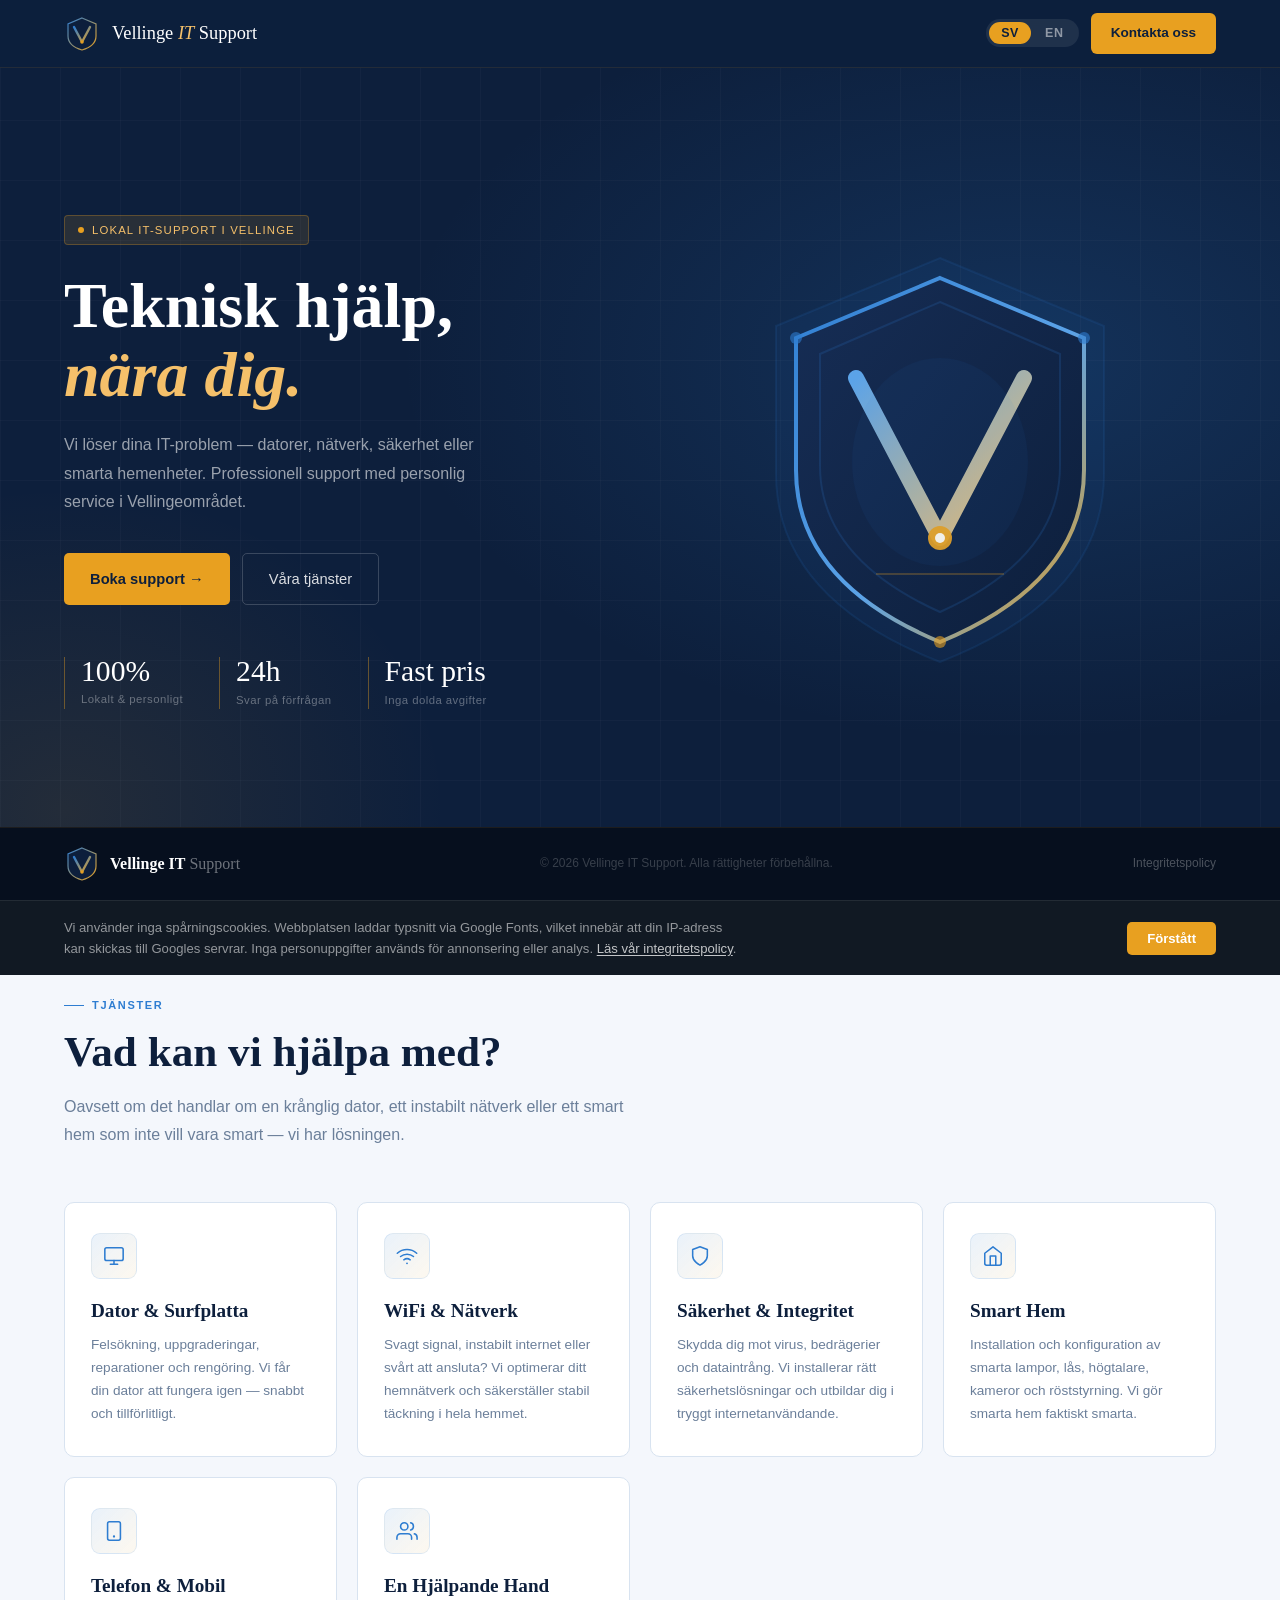
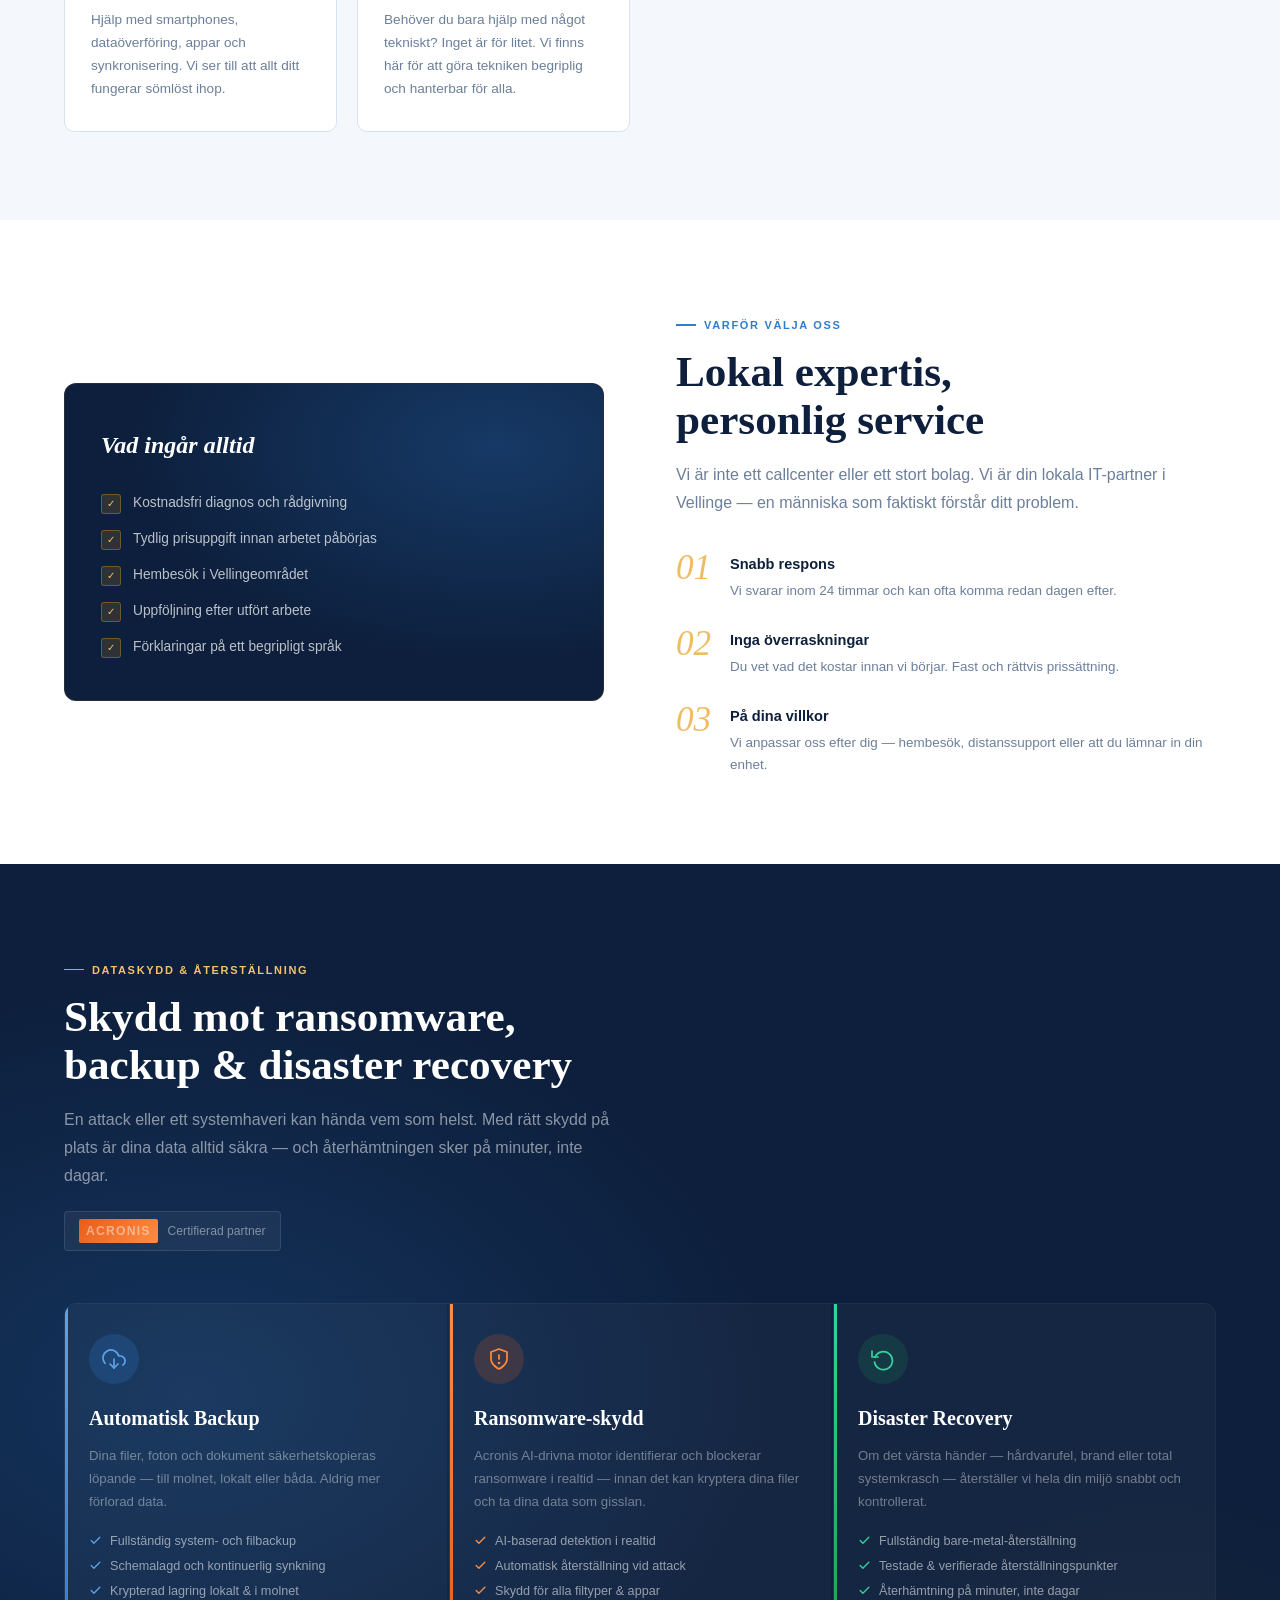
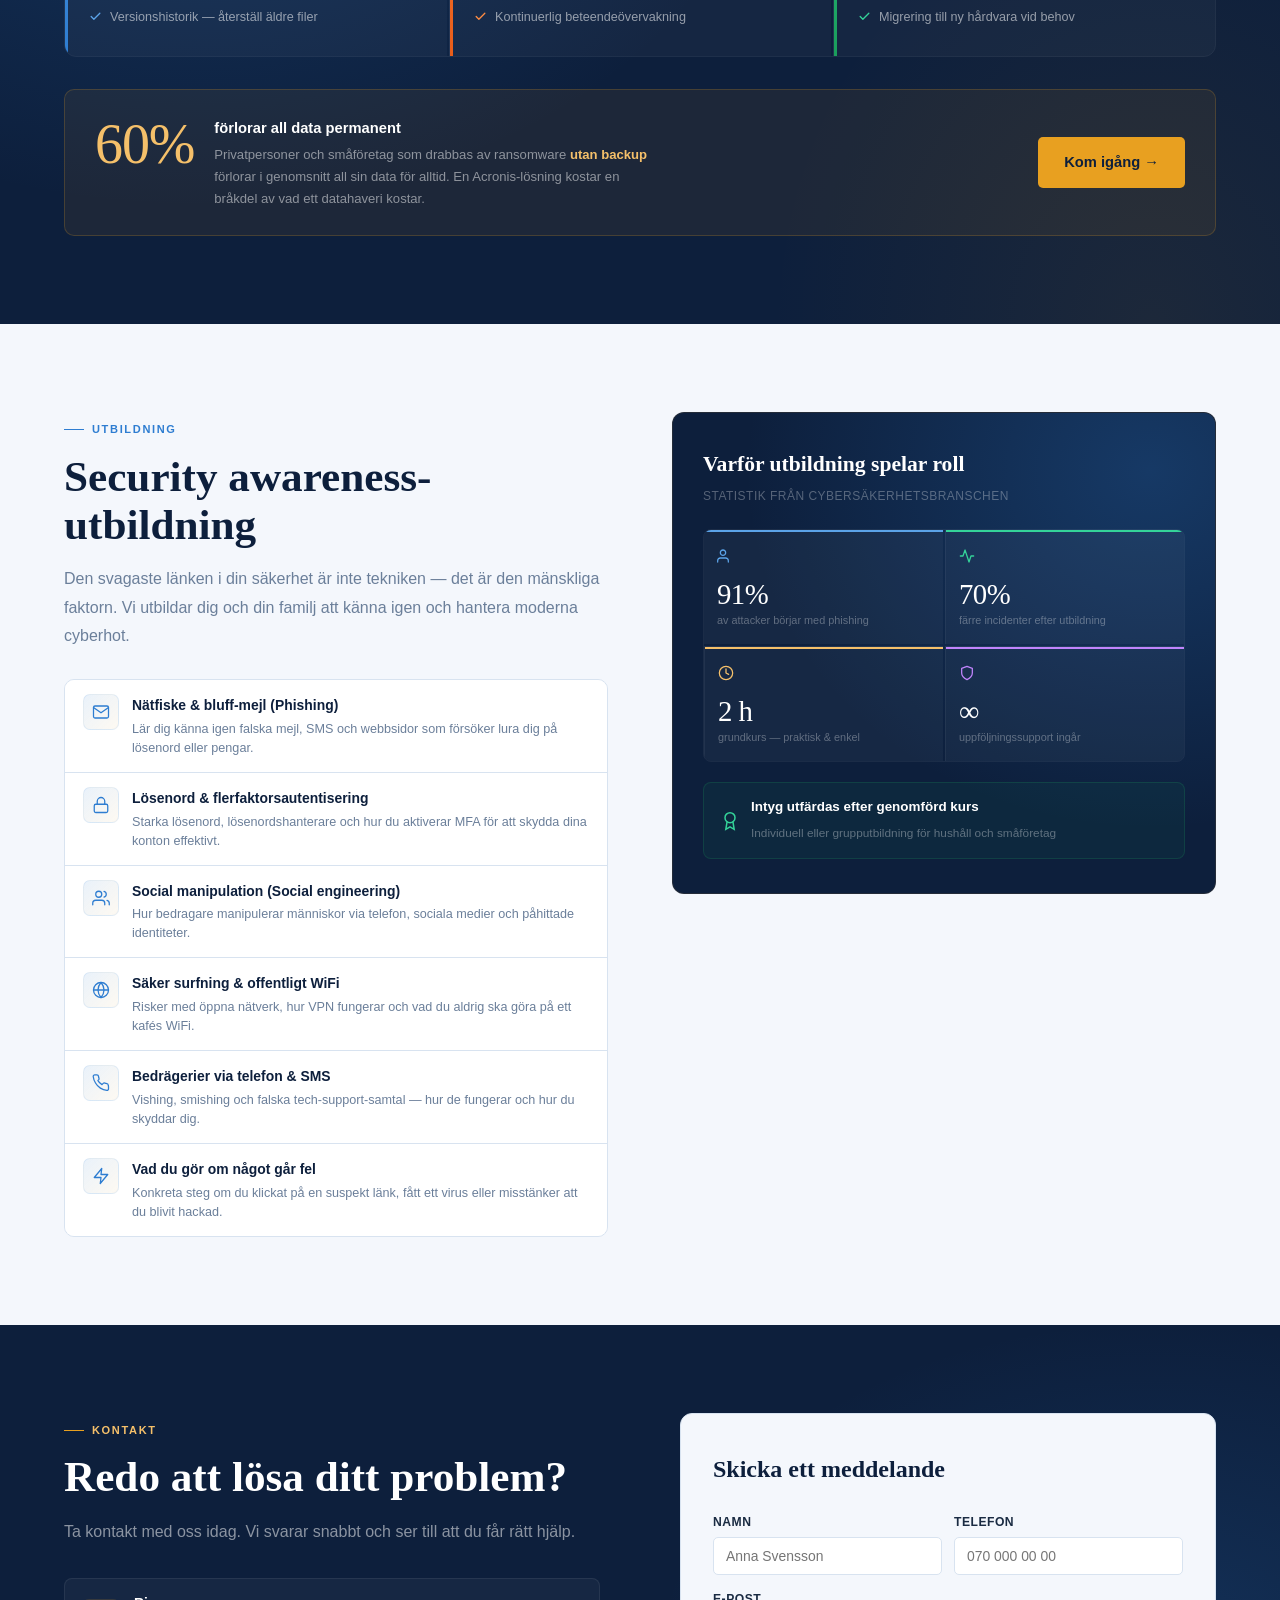
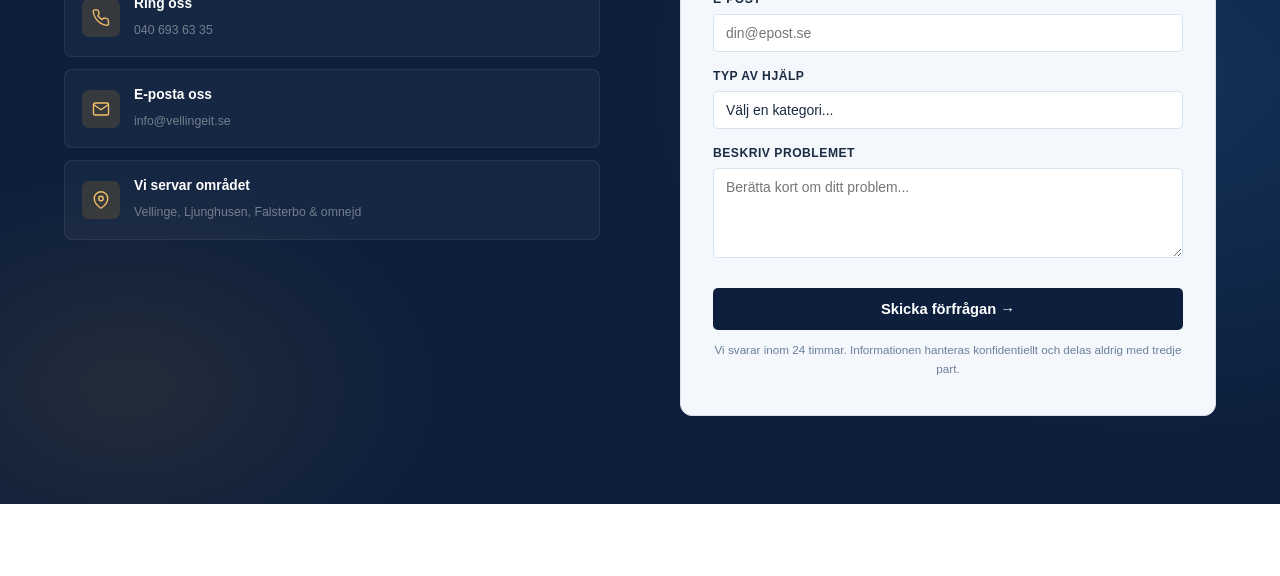
==== commit 766c0c6e: "Add files via upload" ====
--- a/index.html
+++ b/index.html
@@ -313,31 +313,21 @@
 </head>
 <body>
 <!-- ═══ VELLINGE MARK — single definition ═══ -->
-<svg style="display:none" xmlns="http://www.w3.org/2000/svg">
-  <symbol id="vellinge-mark" viewBox="0 0 36 36">
-
-        <defs>
-          <linearGradient id="vellinge_mark_g0" x1="0%" y1="0%" x2="100%" y2="100%">
-            <stop offset="0%" stop-color="#2e7dd1"/>
-            <stop offset="100%" stop-color="#e8a020"/>
-          </linearGradient>
-        </defs>
-        <!-- Shield shape -->
-        <path d="M18 2 L32 8 L32 20 Q32 30 18 34 Q4 30 4 20 L4 8 Z" fill="#0d1f3c" stroke="url(#vellinge_mark_g0)" stroke-width="1.2"/>
-        <!-- V letterform -->
-        <path d="M10 11 L18 26 L26 11" fill="none" stroke="url(#vellinge_mark_g0)" stroke-width="2.4" stroke-linecap="round" stroke-linejoin="round"/>
-        <!-- Accent dot at V bottom -->
-        <circle cx="18" cy="26" r="1.8" fill="#e8a020" opacity="0.9"/>
-        </symbol>
-</svg>
-
 <!-- NAV -->
 <nav>
   <a href="#" class="nav-brand">
         <div class="nav-brand-icon">
-      <svg width="36" height="36" aria-label="Vellinge IT logotyp">
-        <use href="#vellinge-mark"/>
-      </svg>
+      <svg width="36" height="36" viewBox="0 0 36 36" xmlns="http://www.w3.org/2000/svg" aria-label="Vellinge IT logotyp">
+  <defs>
+    <linearGradient id="vm_g" x1="0%" y1="0%" x2="100%" y2="100%">
+      <stop offset="0%" stop-color="#2e7dd1"/>
+      <stop offset="100%" stop-color="#e8a020"/>
+    </linearGradient>
+  </defs>
+  <path d="M18 2 L32 8 L32 20 Q32 30 18 34 Q4 30 4 20 L4 8 Z" fill="#0d1f3c" stroke="url(#vm_g)" stroke-width="1.2"/>
+  <path d="M10 11 L18 26 L26 11" fill="none" stroke="url(#vm_g)" stroke-width="2.4" stroke-linecap="round" stroke-linejoin="round"/>
+  <circle cx="18" cy="26" r="1.8" fill="#e8a020" opacity="0.9"/>
+</svg>
     </div>
     <span class="nav-brand-text">Vellinge <span>IT</span> Support</span>
   </a>
@@ -704,9 +694,9 @@
           <div class="contact-way-icon"><svg viewBox="0 0 24 24"><path d="M22 16.92v3a2 2 0 0 1-2.18 2 19.79 19.79 0 0 1-8.63-3.07A19.5 19.5 0 0 1 4.69 12a19.79 19.79 0 0 1-3.07-8.67A2 2 0 0 1 3.6 1.18h3a2 2 0 0 1 2 1.72c.127.96.361 1.903.7 2.81a2 2 0 0 1-.45 2.11L7.91 8.73a16 16 0 0 0 5.43 5.43l1.62-1.62a2 2 0 0 1 2.11-.45c.907.339 1.85.573 2.81.7a2 2 0 0 1 1.72 2.06z"/></svg></div>
           <div class="contact-way-text"><strong data-sv="Ring oss" data-en="Call us">Ring oss</strong><span>040 693 63 35</span></div>
         </a>
-        <a href="/cdn-cgi/l/email-protection#bcd5d2dad3fccad9d0d0d5d2dbd9d5c892cfd9" class="contact-way">
+        <a href="mailto:info@vellingeit.se" class="contact-way">
           <div class="contact-way-icon"><svg viewBox="0 0 24 24"><path d="M4 4h16c1.1 0 2 .9 2 2v12c0 1.1-.9 2-2 2H4c-1.1 0-2-.9-2-2V6c0-1.1.9-2 2-2z"/><polyline points="22,6 12,13 2,6"/></svg></div>
-          <div class="contact-way-text"><strong data-sv="E-posta oss" data-en="Email us">E-posta oss</strong><span><span class="__cf_email__" data-cfemail="fc95929a93bc8a99909095929b999588d28f99">[email&#160;protected]</span></span></div>
+          <div class="contact-way-text"><strong data-sv="E-posta oss" data-en="Email us">E-posta oss</strong><span>info@vellingeit.se</span></div>
         </a>
         <a href="#" class="contact-way">
           <div class="contact-way-icon"><svg viewBox="0 0 24 24"><path d="M21 10c0 7-9 13-9 13s-9-6-9-13a9 9 0 0 1 18 0z"/><circle cx="12" cy="10" r="3"/></svg></div>
@@ -798,9 +788,17 @@
 <!-- FOOTER -->
 <footer>
   <div class="footer-brand">
-        <svg width="28" height="28" aria-label="Vellinge IT logotyp">
-      <use href="#vellinge-mark"/>
-    </svg>
+        <svg width="36" height="36" viewBox="0 0 36 36" xmlns="http://www.w3.org/2000/svg" aria-label="Vellinge IT logotyp">
+  <defs>
+    <linearGradient id="vm_g" x1="0%" y1="0%" x2="100%" y2="100%">
+      <stop offset="0%" stop-color="#2e7dd1"/>
+      <stop offset="100%" stop-color="#e8a020"/>
+    </linearGradient>
+  </defs>
+  <path d="M18 2 L32 8 L32 20 Q32 30 18 34 Q4 30 4 20 L4 8 Z" fill="#0d1f3c" stroke="url(#vm_g)" stroke-width="1.2"/>
+  <path d="M10 11 L18 26 L26 11" fill="none" stroke="url(#vm_g)" stroke-width="2.4" stroke-linecap="round" stroke-linejoin="round"/>
+  <circle cx="18" cy="26" r="1.8" fill="#e8a020" opacity="0.9"/>
+</svg>
     <span class="footer-brand-text"><b>Vellinge IT</b> Support</span>
   </div>
   <div class="footer-copy" data-sv="© 2026 Vellinge IT Support. Alla rättigheter förbehållna." data-en="© 2026 Vellinge IT Support. All rights reserved.">© 2026 Vellinge IT Support. Alla rättigheter förbehållna.</div>
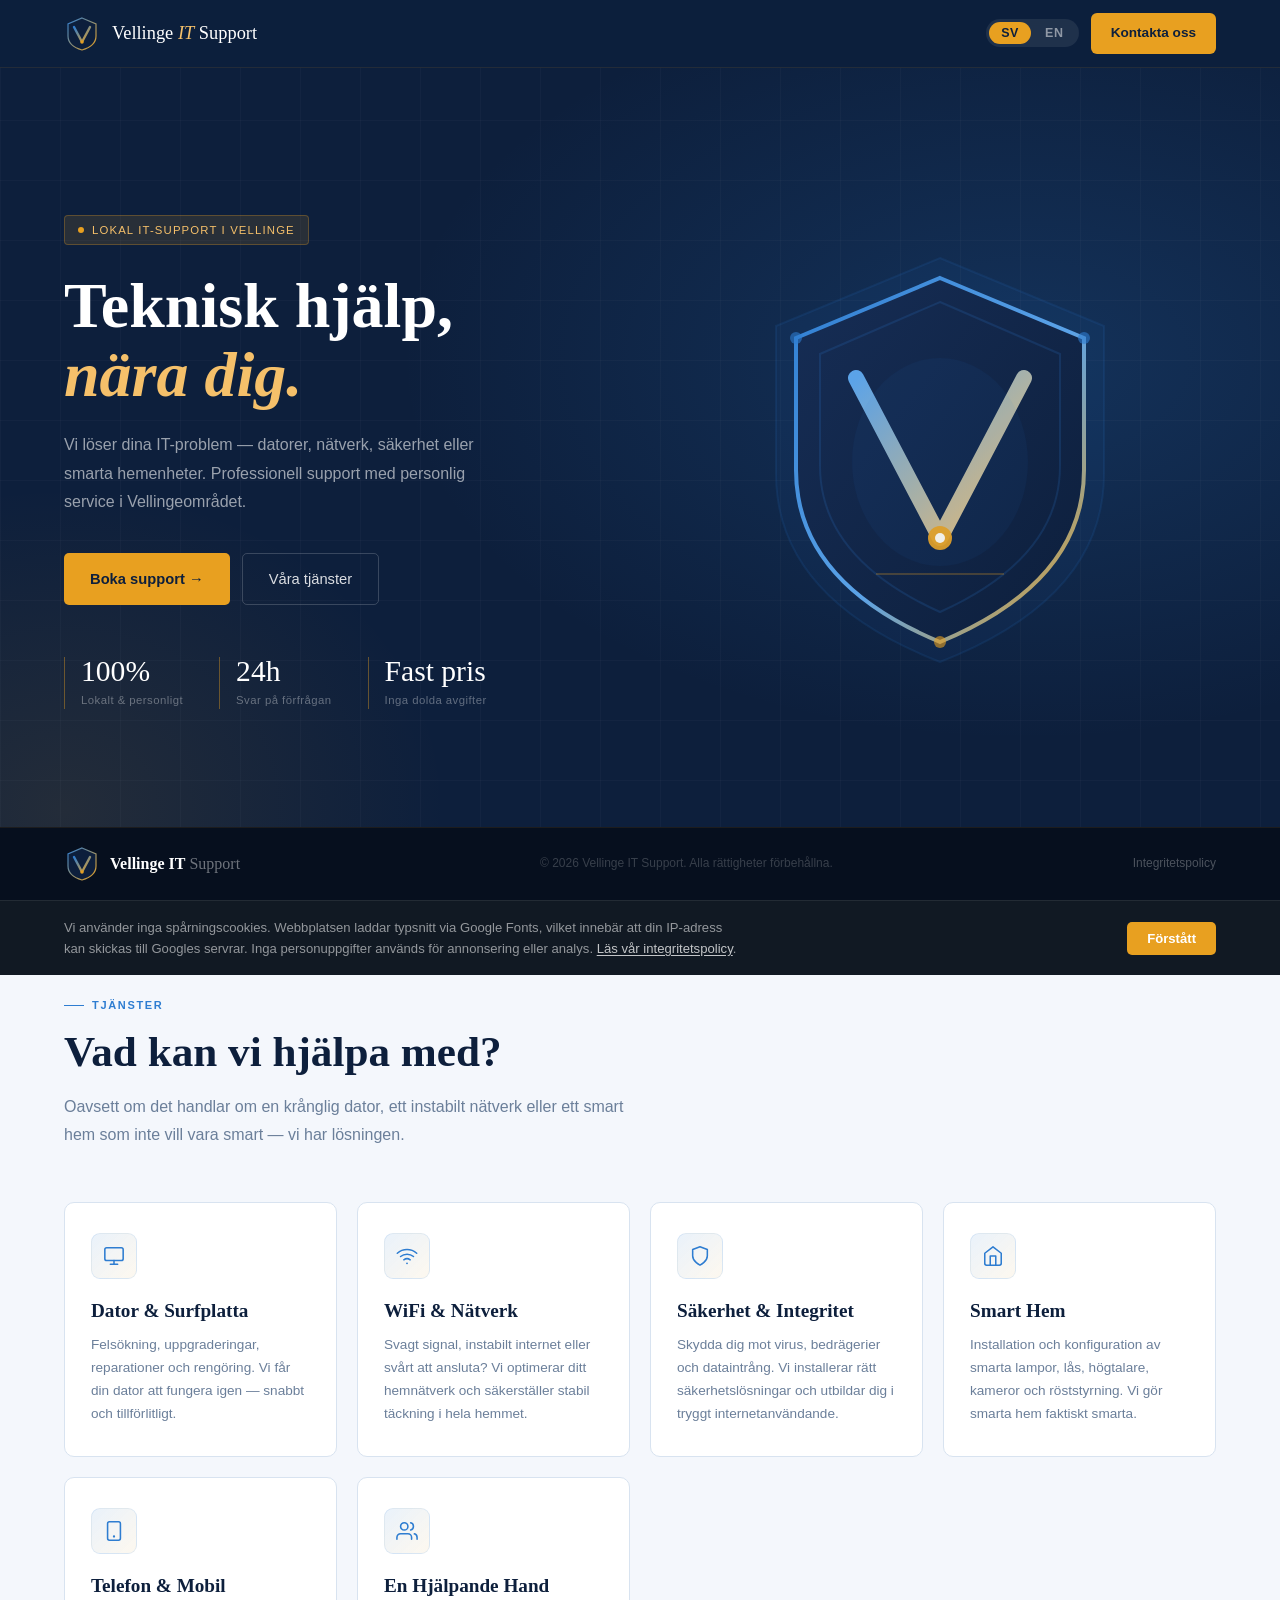
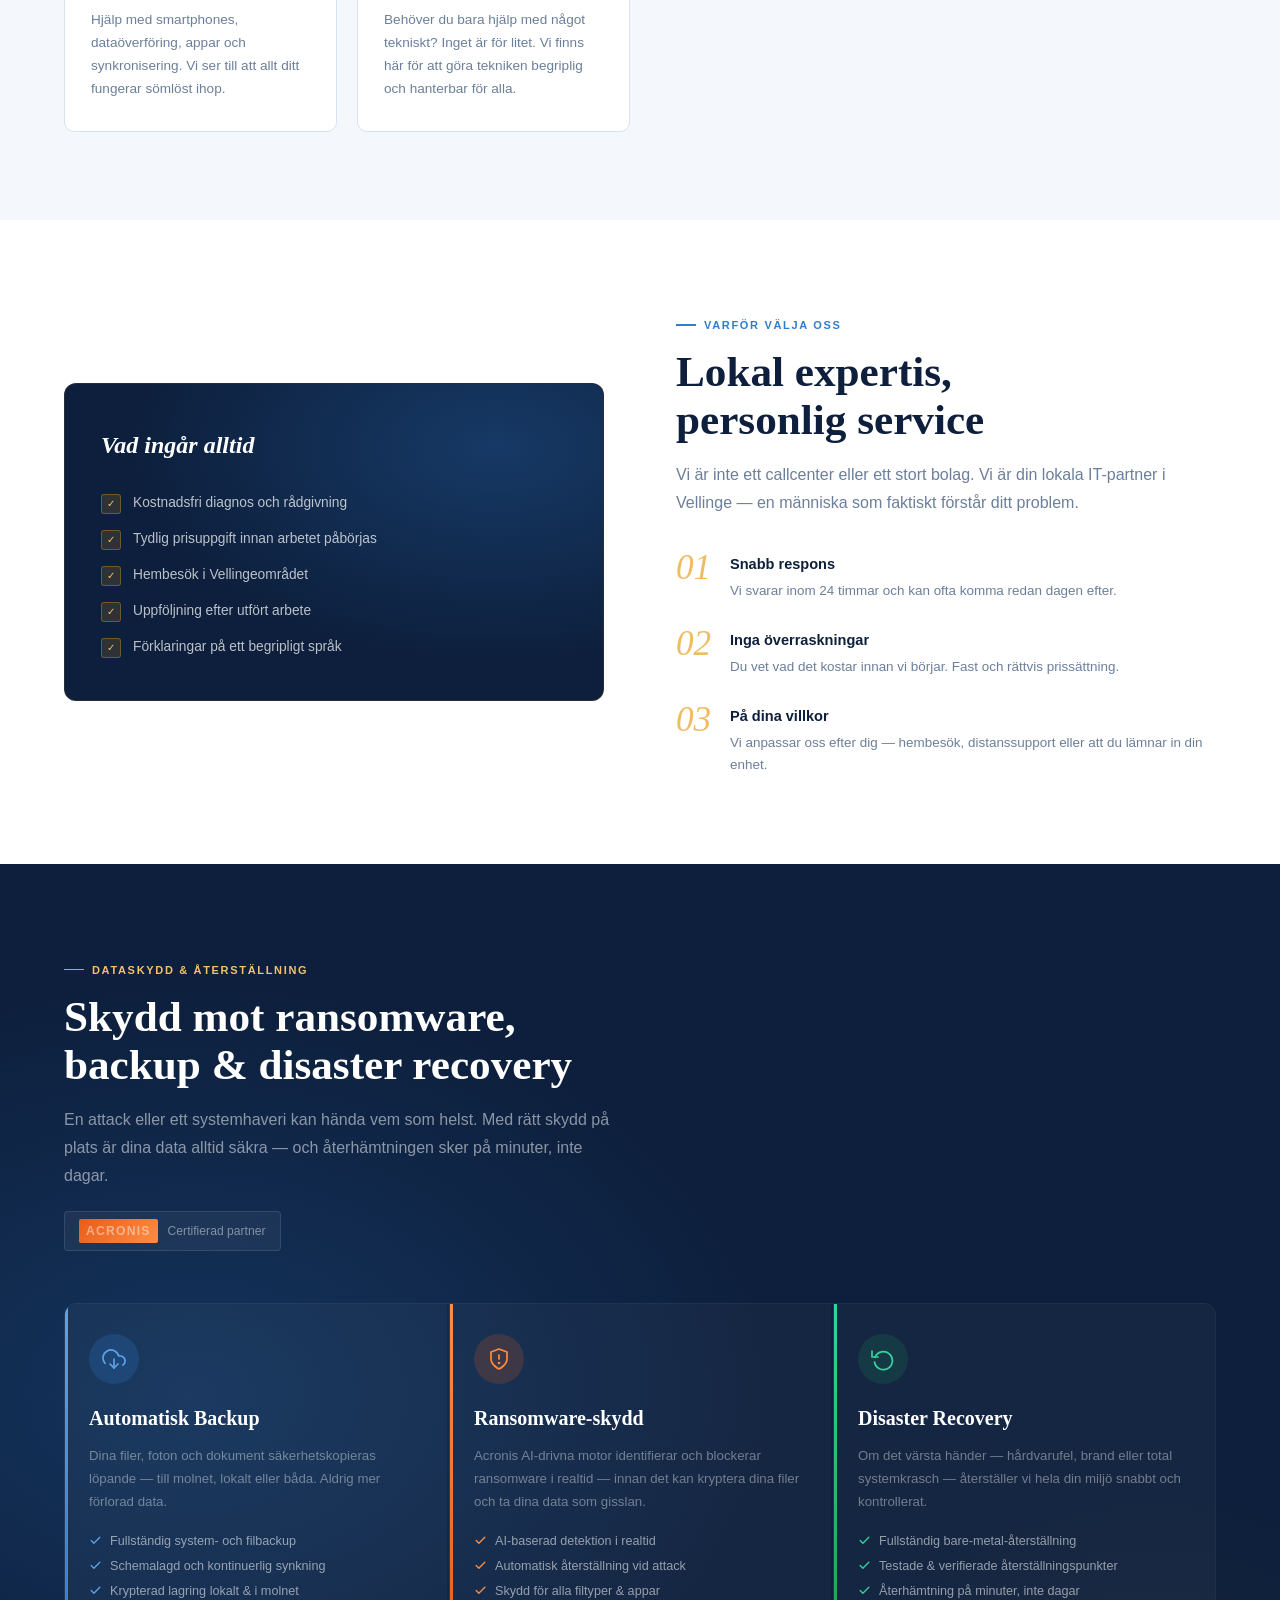
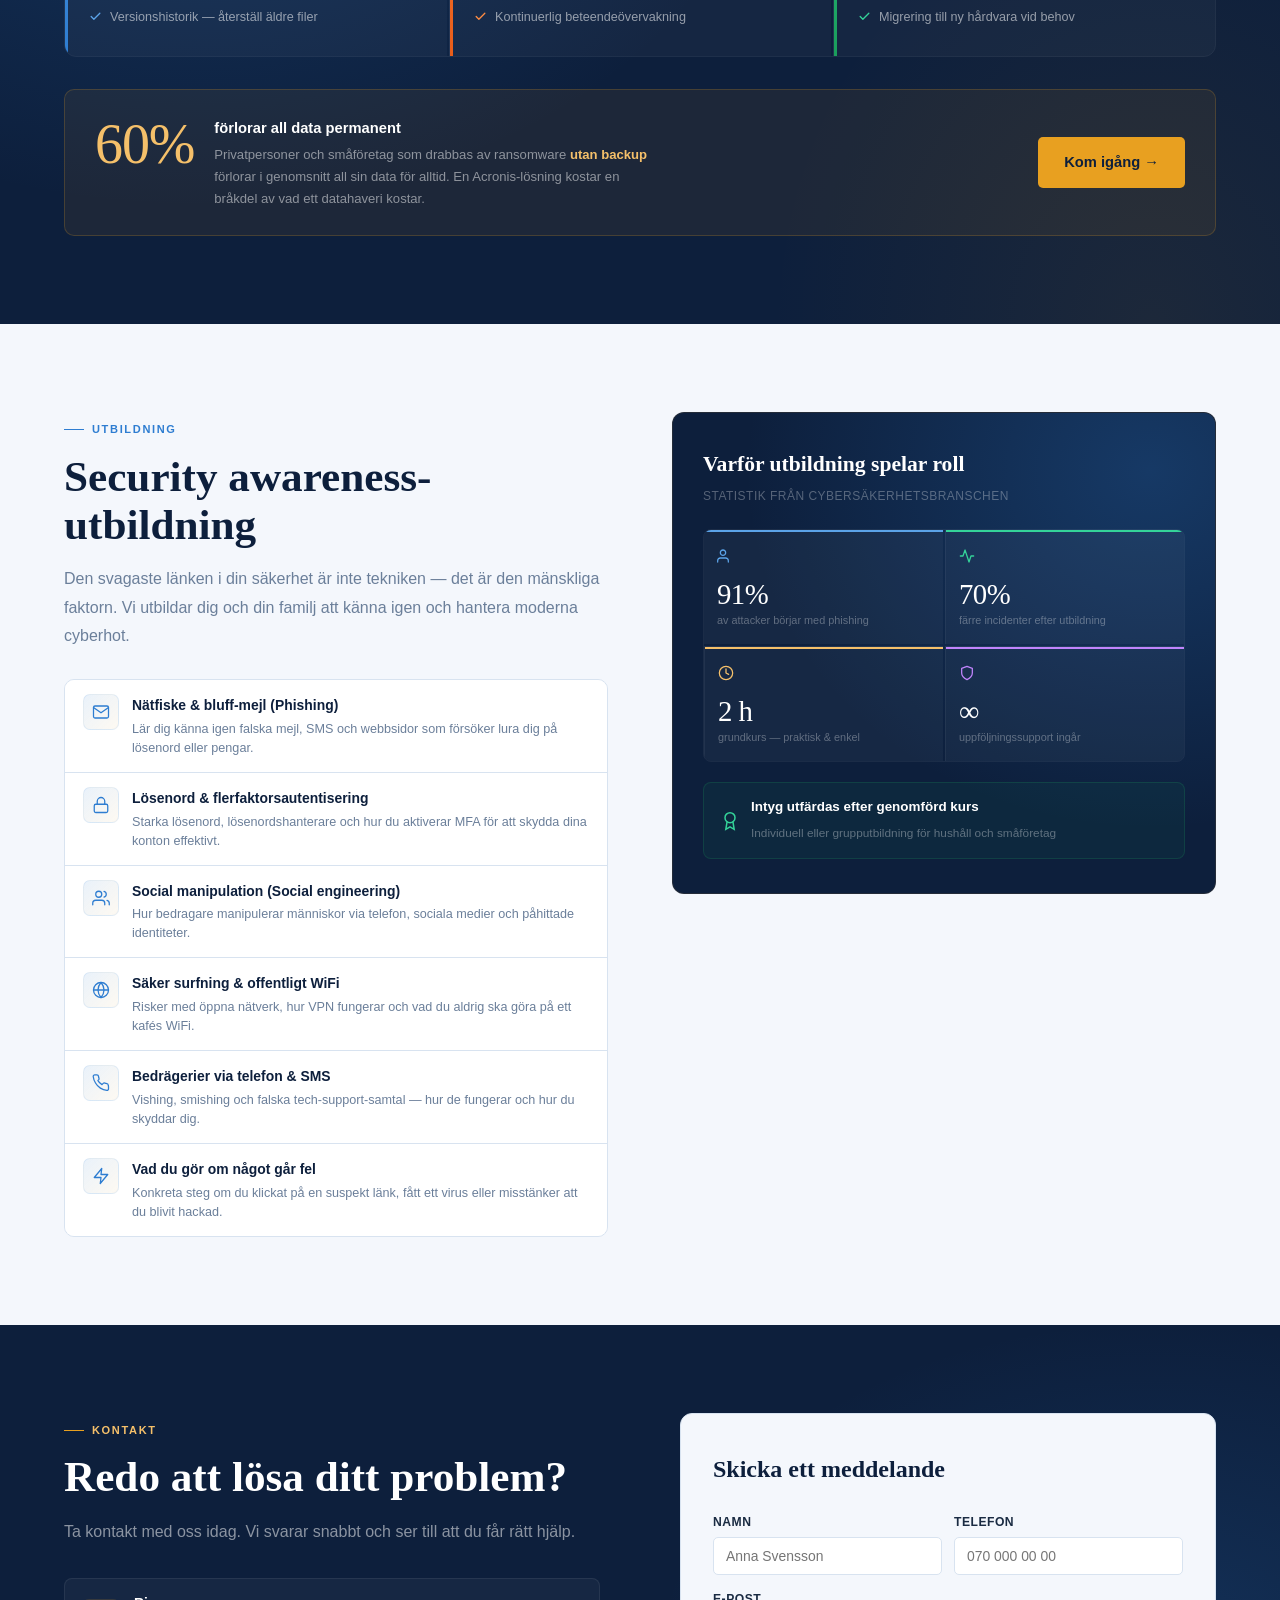
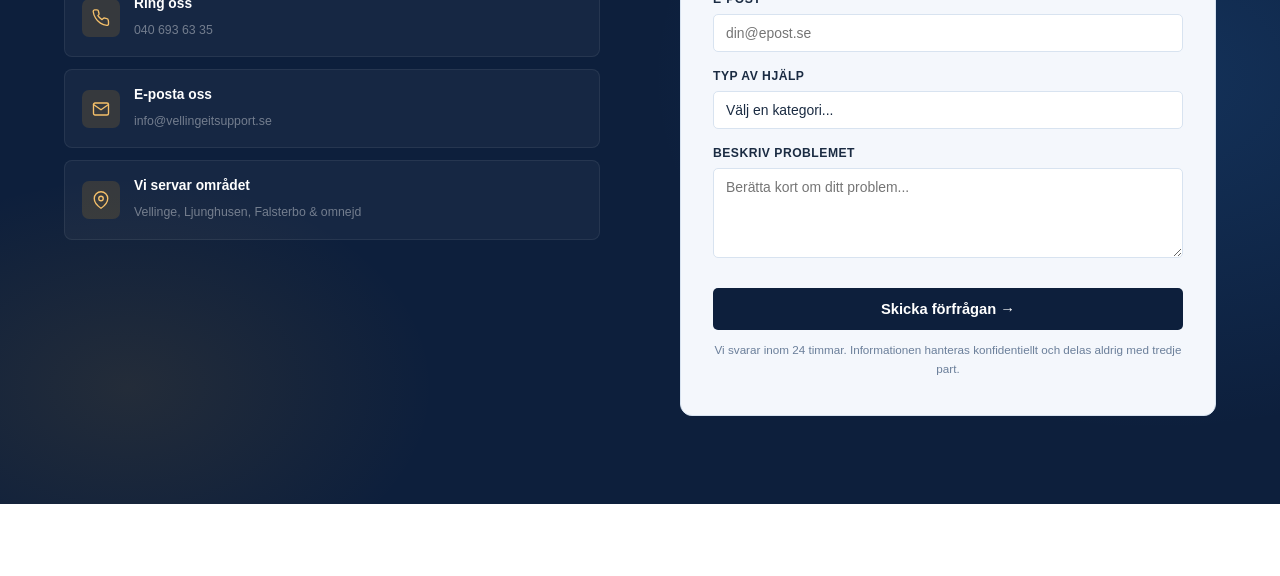
==== commit 5fc55534: "Add files via upload" ====
--- a/index.html
+++ b/index.html
@@ -694,9 +694,9 @@
           <div class="contact-way-icon"><svg viewBox="0 0 24 24"><path d="M22 16.92v3a2 2 0 0 1-2.18 2 19.79 19.79 0 0 1-8.63-3.07A19.5 19.5 0 0 1 4.69 12a19.79 19.79 0 0 1-3.07-8.67A2 2 0 0 1 3.6 1.18h3a2 2 0 0 1 2 1.72c.127.96.361 1.903.7 2.81a2 2 0 0 1-.45 2.11L7.91 8.73a16 16 0 0 0 5.43 5.43l1.62-1.62a2 2 0 0 1 2.11-.45c.907.339 1.85.573 2.81.7a2 2 0 0 1 1.72 2.06z"/></svg></div>
           <div class="contact-way-text"><strong data-sv="Ring oss" data-en="Call us">Ring oss</strong><span>040 693 63 35</span></div>
         </a>
-        <a href="mailto:info@vellingeit.se" class="contact-way">
+        <a href="mailto:info@vellingeitsupport.se" class="contact-way">
           <div class="contact-way-icon"><svg viewBox="0 0 24 24"><path d="M4 4h16c1.1 0 2 .9 2 2v12c0 1.1-.9 2-2 2H4c-1.1 0-2-.9-2-2V6c0-1.1.9-2 2-2z"/><polyline points="22,6 12,13 2,6"/></svg></div>
-          <div class="contact-way-text"><strong data-sv="E-posta oss" data-en="Email us">E-posta oss</strong><span>info@vellingeit.se</span></div>
+          <div class="contact-way-text"><strong data-sv="E-posta oss" data-en="Email us">E-posta oss</strong><span>info@vellingeitsupport.se</span></div>
         </a>
         <a href="#" class="contact-way">
           <div class="contact-way-icon"><svg viewBox="0 0 24 24"><path d="M21 10c0 7-9 13-9 13s-9-6-9-13a9 9 0 0 1 18 0z"/><circle cx="12" cy="10" r="3"/></svg></div>
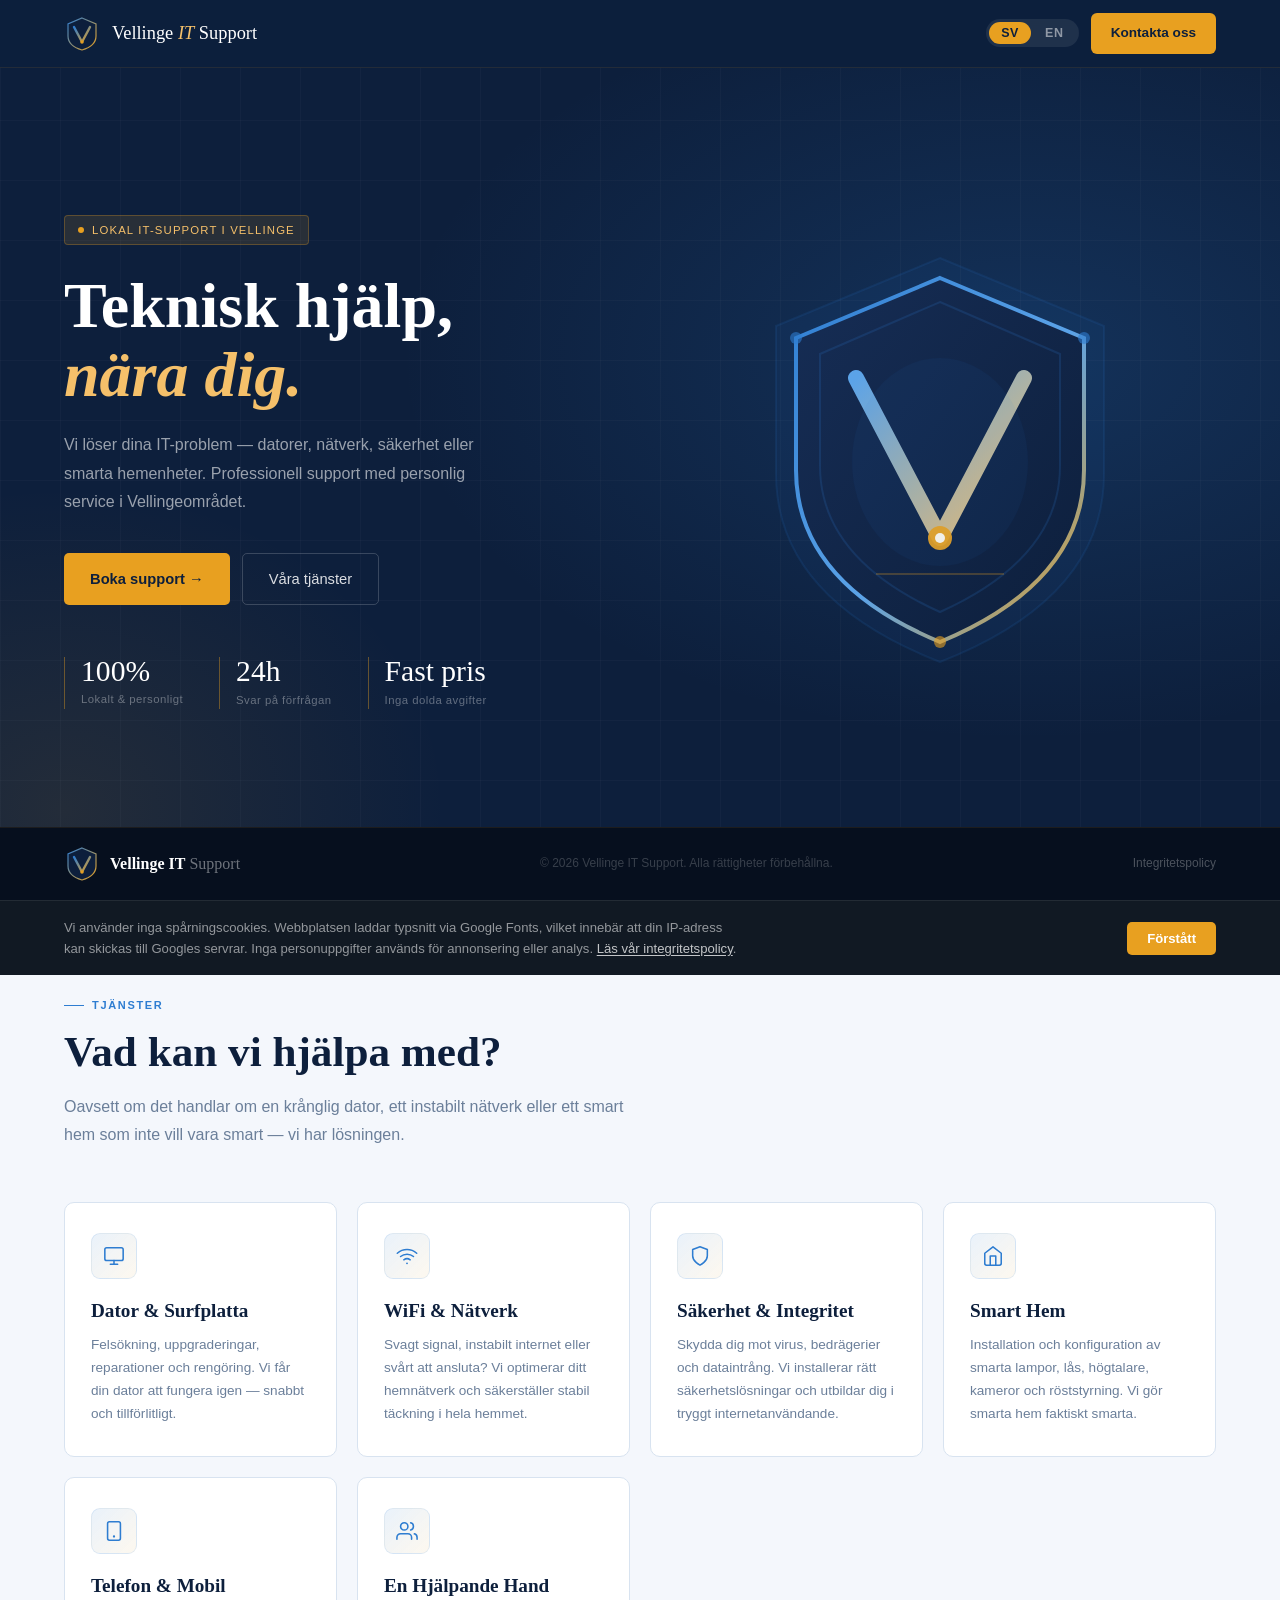
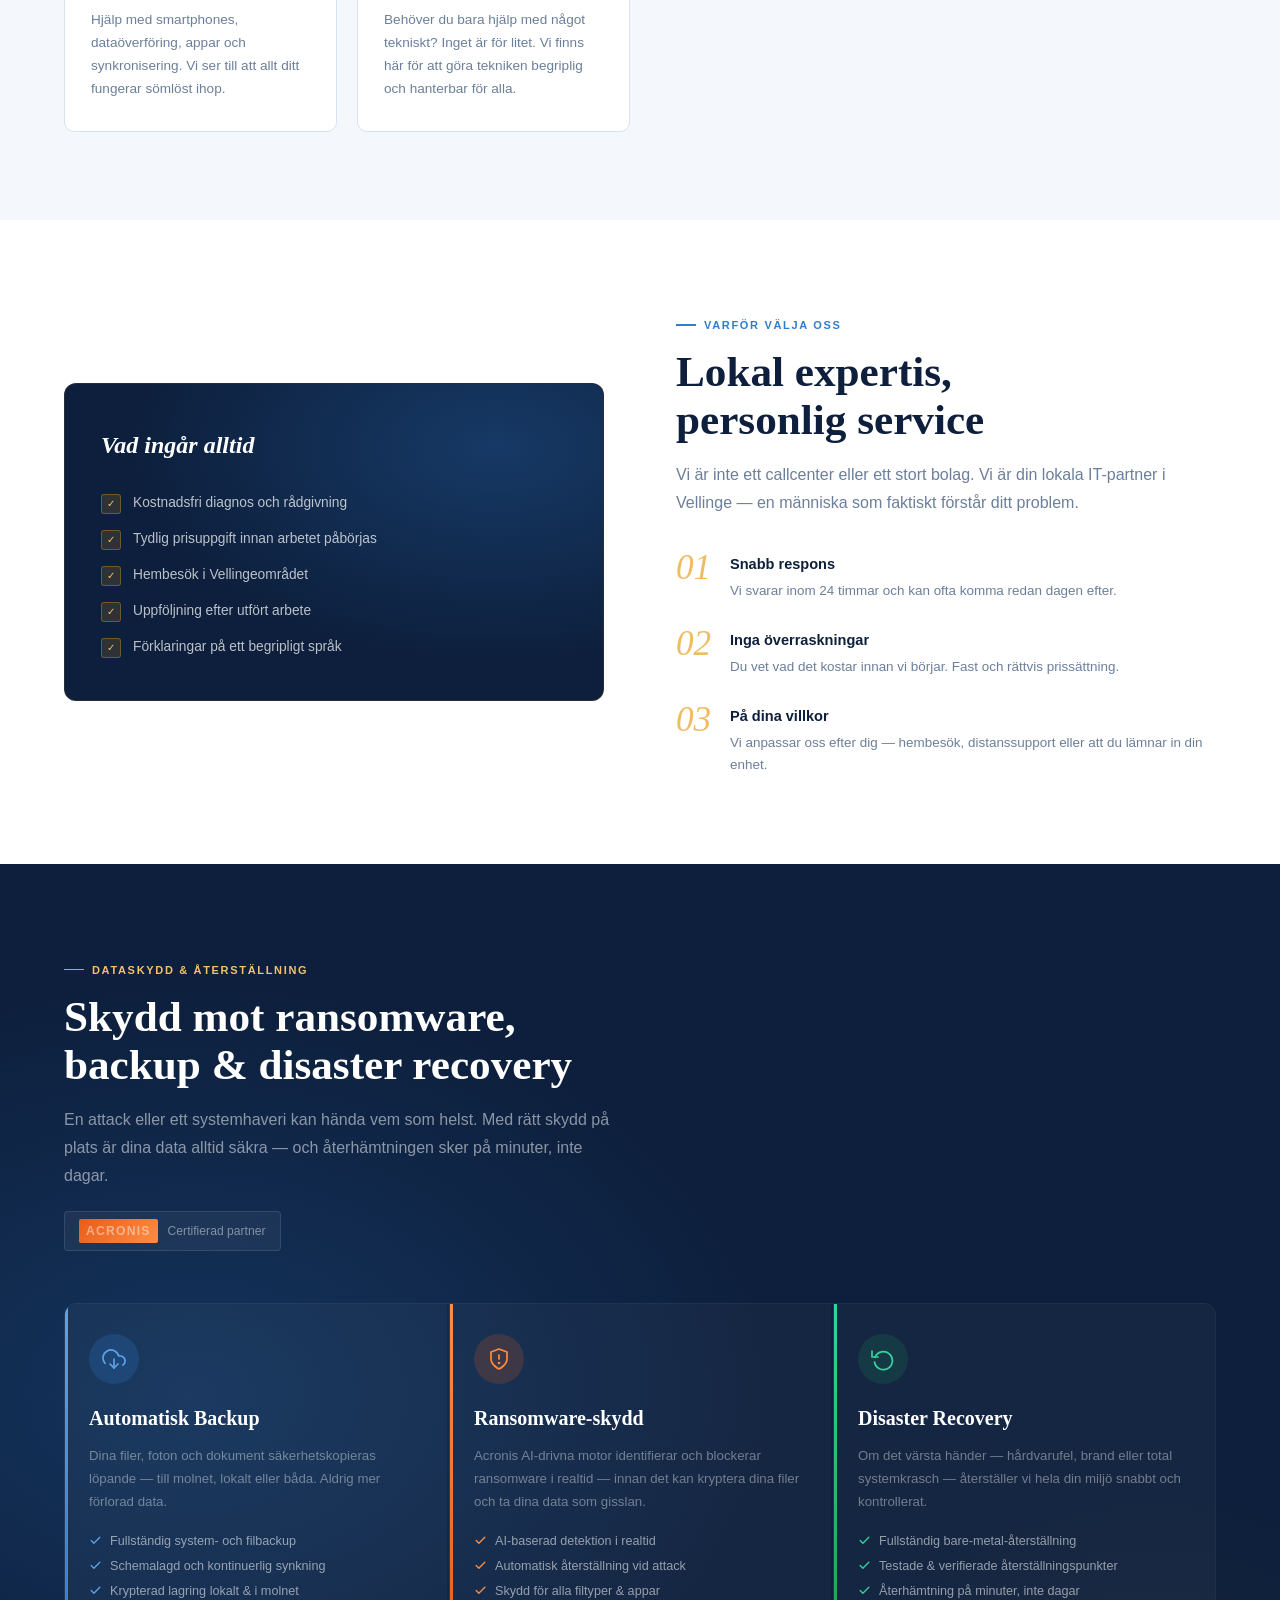
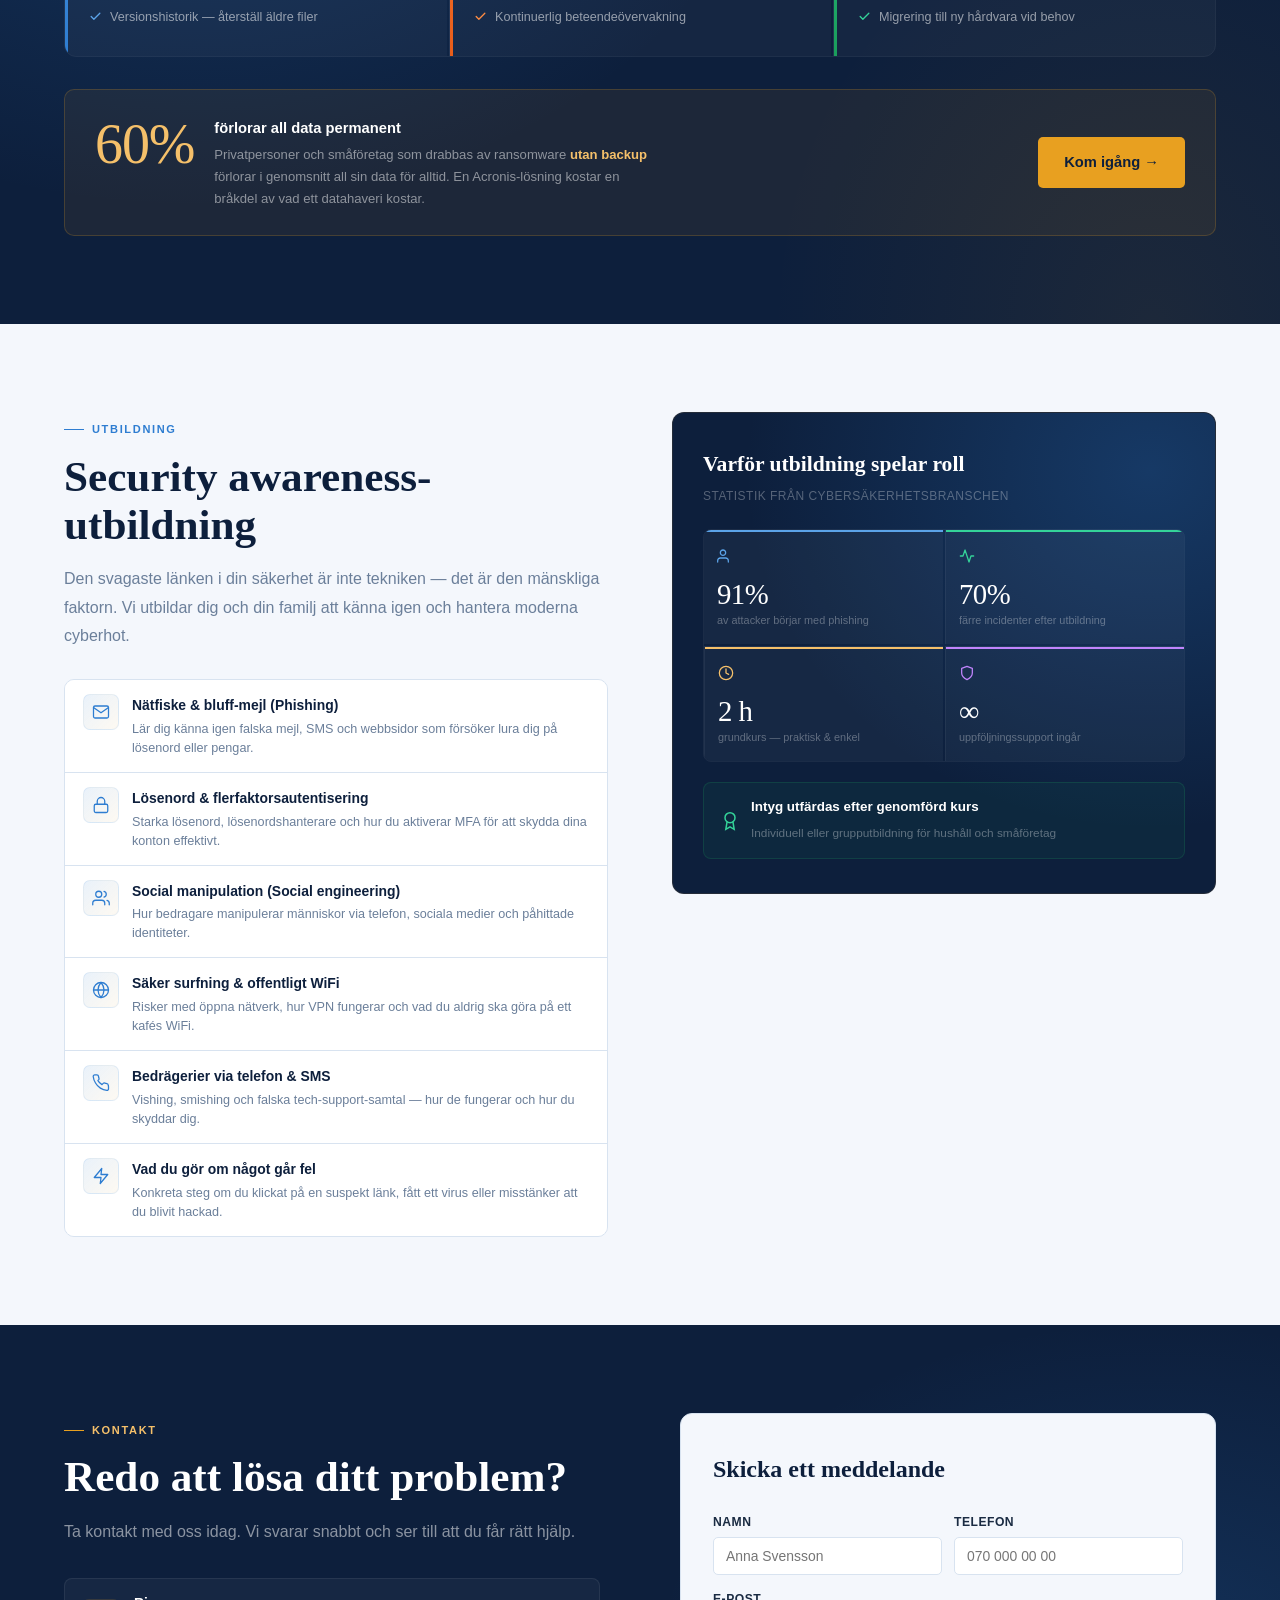
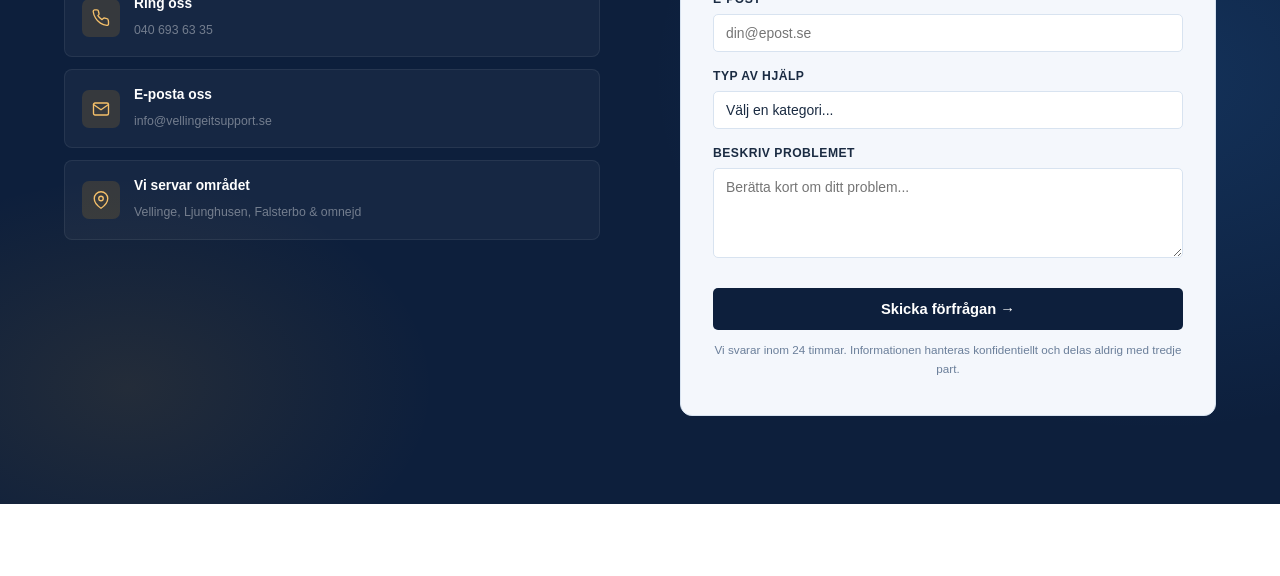
==== commit 1b2f5d06: "Add files via upload" ====
--- a/index.html
+++ b/index.html
@@ -2,6 +2,7 @@
 <html lang="sv">
 <head>
 <meta charset="UTF-8">
+<link rel="icon" type="image/svg+xml" href="[data-uri]">
 <meta name="viewport" content="width=device-width, initial-scale=1.0">
 <title>Vellinge IT Support — Lokal IT-hjälp i Vellingeområdet</title>
 
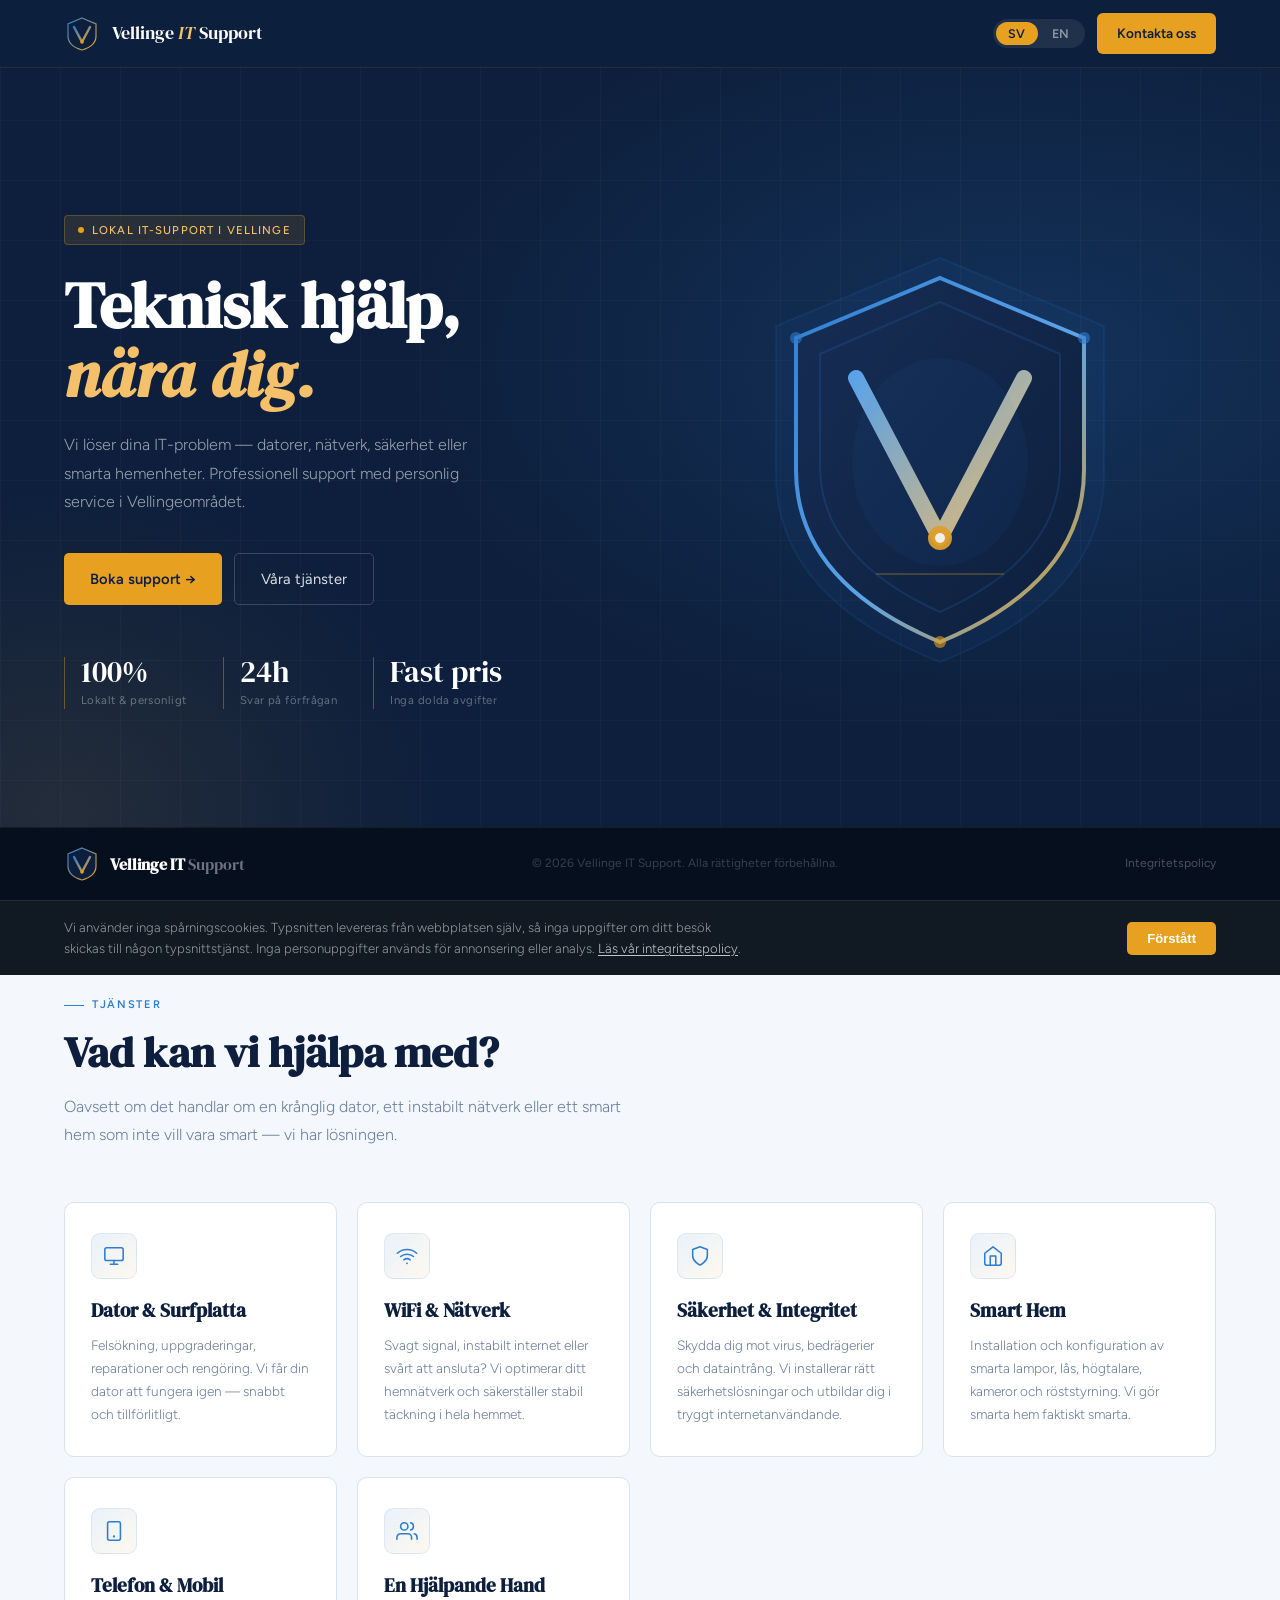
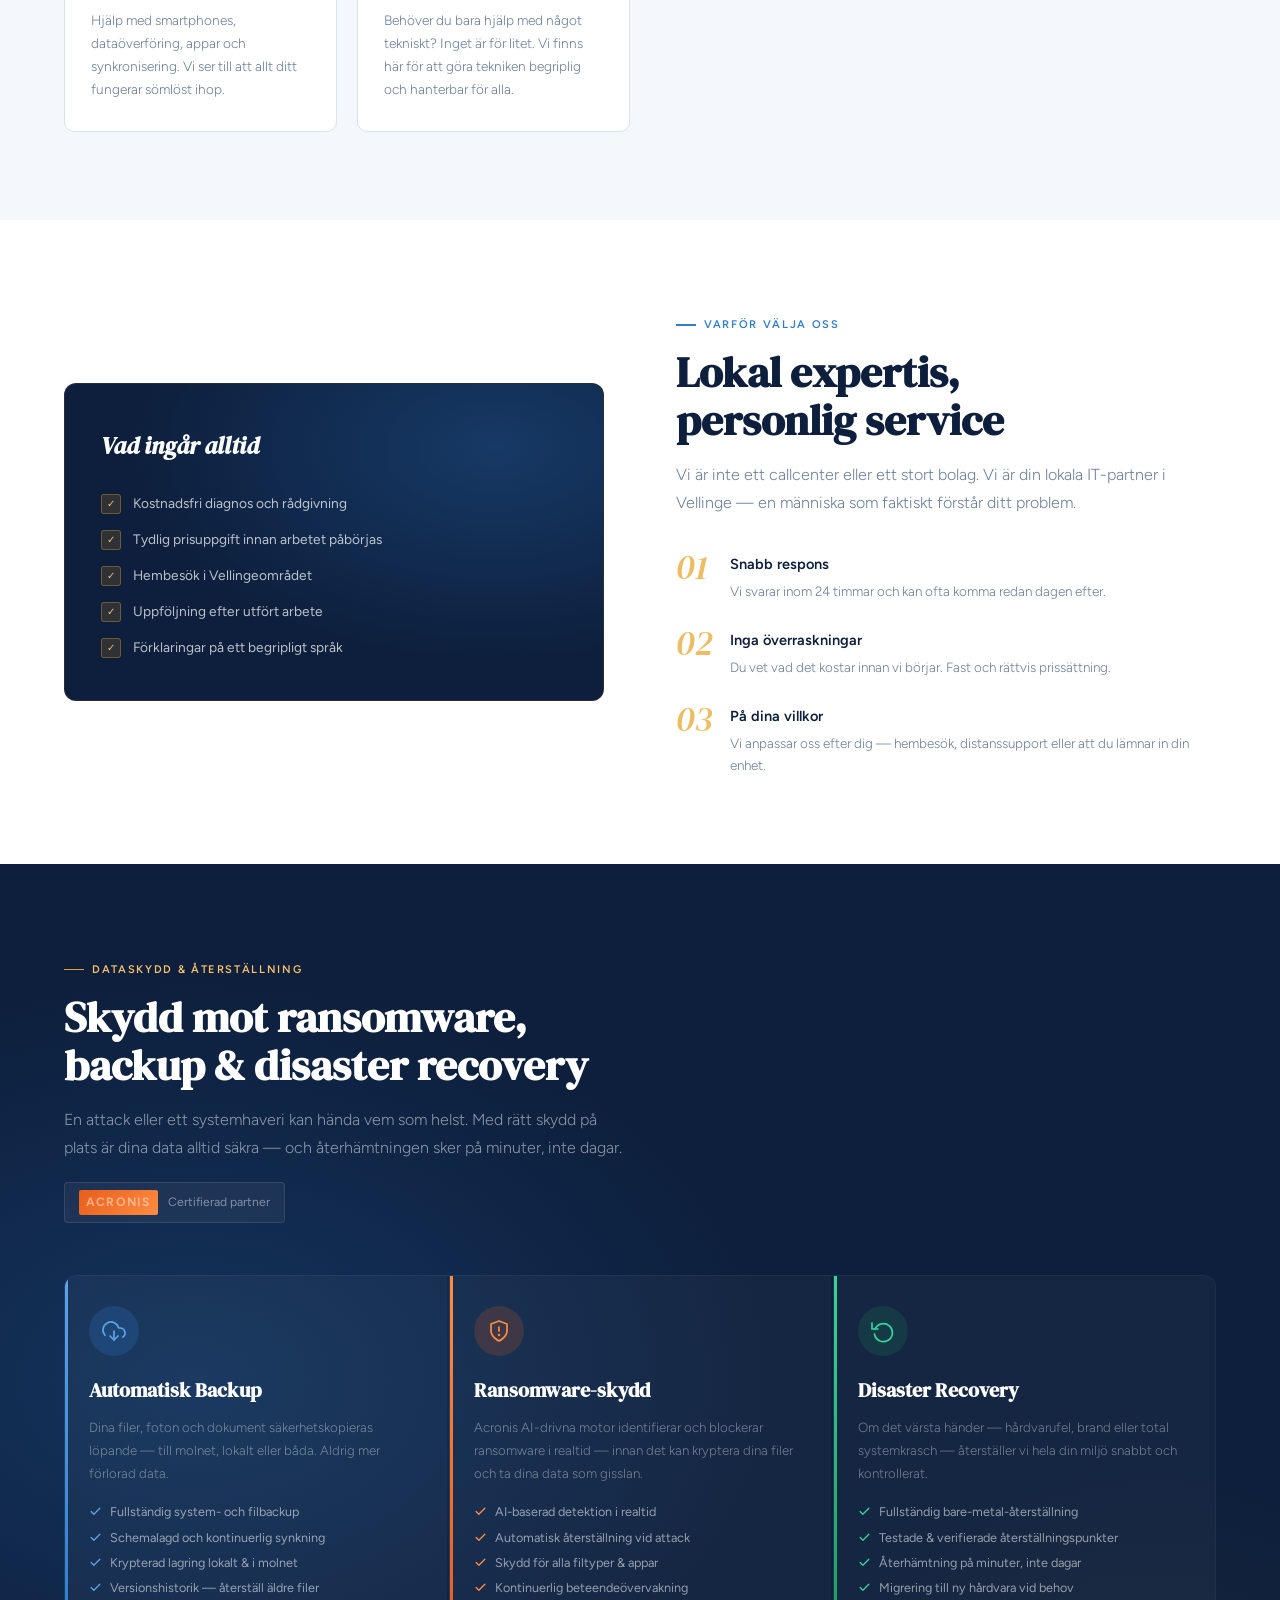
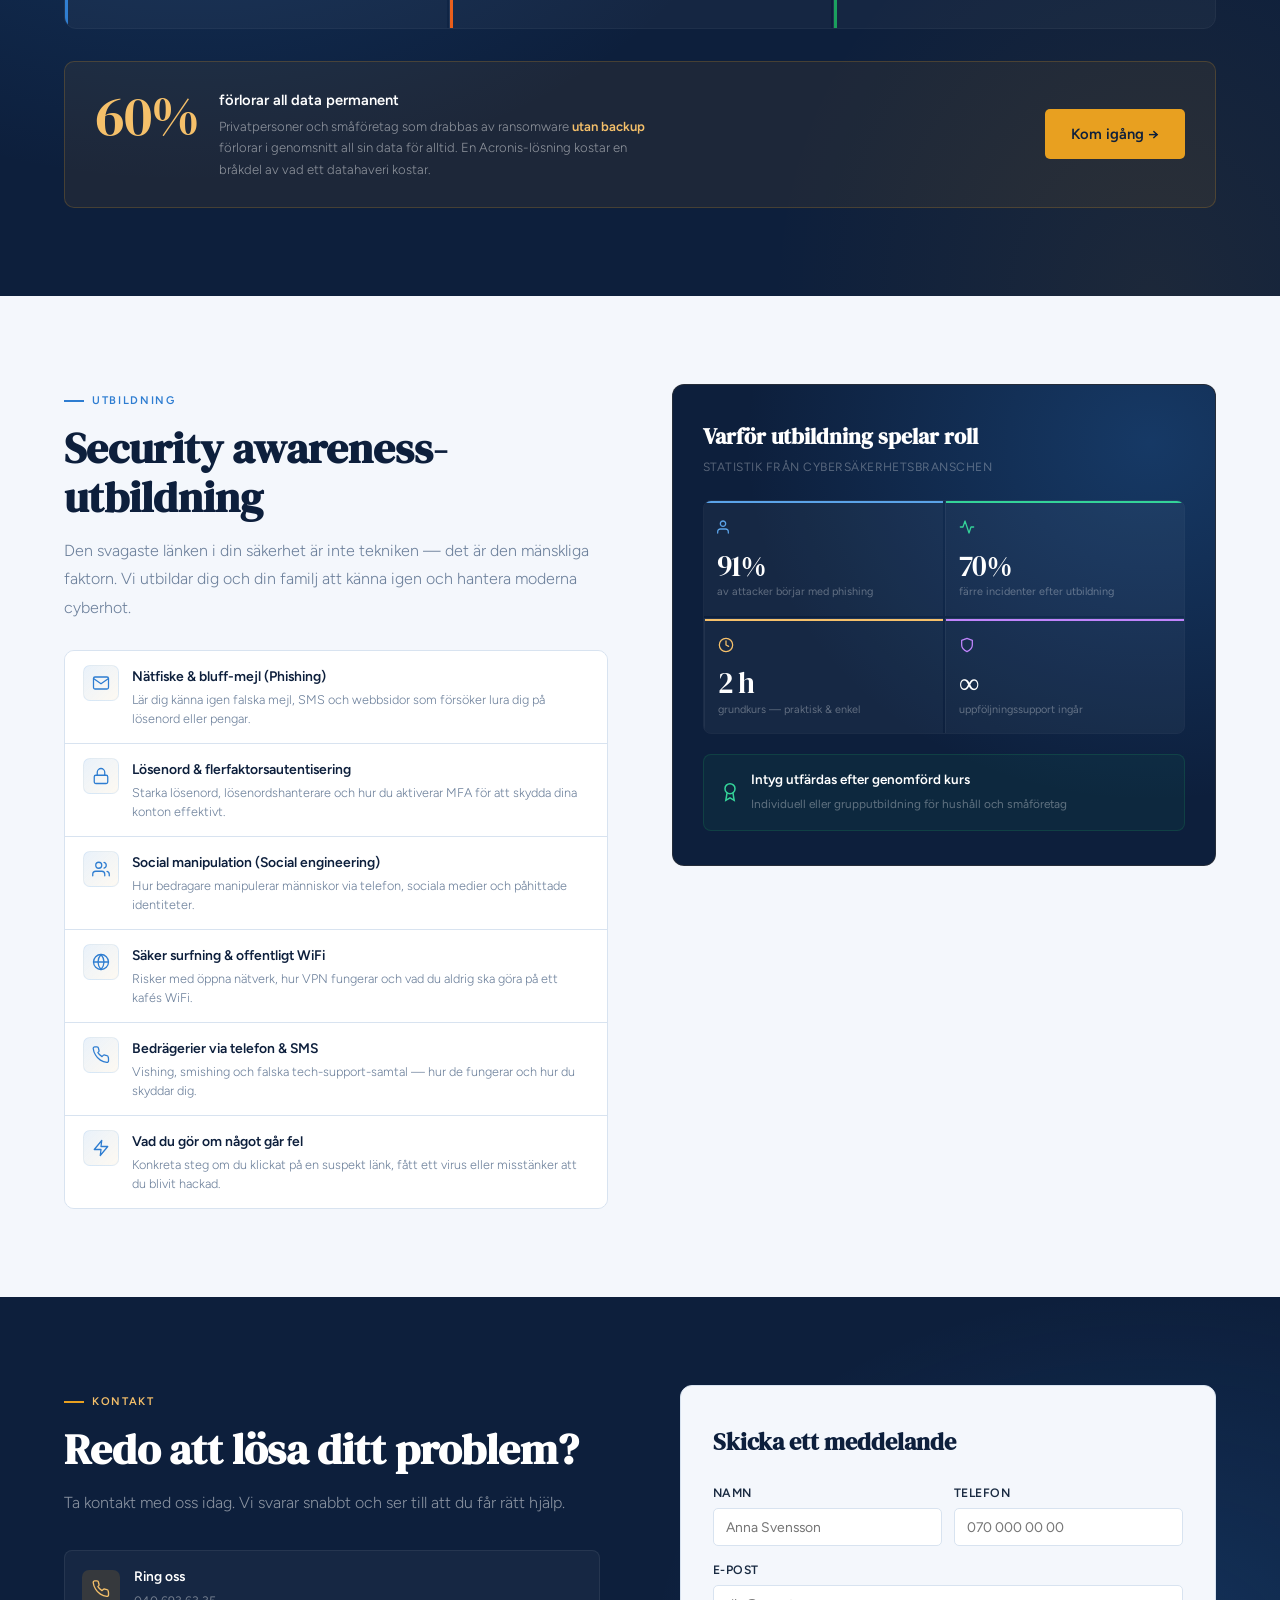
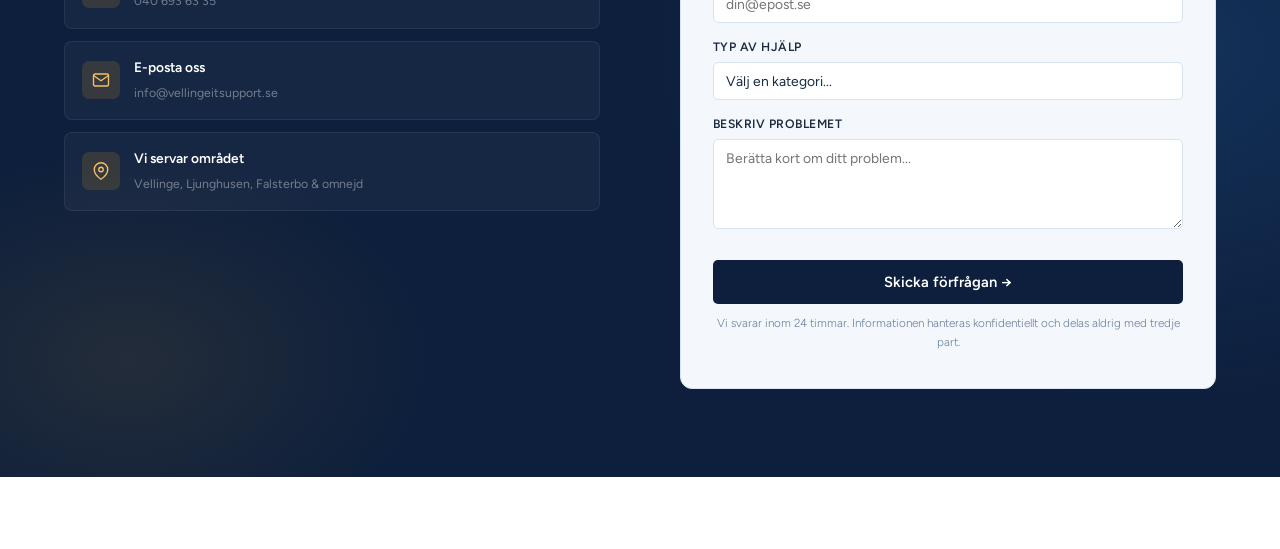
==== commit 6d2aaad1: "vellingeitsupport published from source 856a967" ====
--- a/index.html
+++ b/index.html
@@ -6,22 +6,18 @@
 <meta name="viewport" content="width=device-width, initial-scale=1.0">
 <title>Vellinge IT Support — Lokal IT-hjälp i Vellingeområdet</title>
 
-<!-- ── Security meta tags ── -->
-<!-- CSP via meta (backup — HTTP header in _headers / .htaccess takes precedence) -->
-<meta http-equiv="Content-Security-Policy" content="default-src 'self'; script-src 'self' 'unsafe-inline'; style-src 'self' 'unsafe-inline' https://fonts.googleapis.com; font-src 'self' https://fonts.gstatic.com; img-src 'self' data:; form-action 'self' https://formspree.io; connect-src 'self' https://formspree.io; frame-ancestors 'none'; object-src 'none'; base-uri 'self';">
+<meta http-equiv="Content-Security-Policy" content="default-src 'self'; script-src 'self' 'unsafe-inline'; style-src 'self' 'unsafe-inline'; font-src 'self'; img-src 'self' data:; form-action 'self' https://formspree.io; connect-src 'self' https://formspree.io; frame-ancestors 'none'; object-src 'none'; base-uri 'self';">
 <meta http-equiv="X-Content-Type-Options" content="nosniff">
 <meta http-equiv="X-Frame-Options" content="DENY">
 <meta name="referrer" content="strict-origin-when-cross-origin">
 
-<!-- ── SEO / Social ── -->
 <meta name="description" content="Lokal IT-support i Vellingeområdet. Hjälp med datorer, WiFi, säkerhet, smarta hem och backup-lösningar (Acronis). Professionell och personlig service.">
 <meta name="robots" content="index, follow">
 <meta property="og:title" content="Vellinge IT Support">
 <meta property="og:description" content="Lokal IT-support med personlig service — datorer, nätverk, säkerhet, smart hem och Acronis backup.">
 <meta property="og:type" content="website">
 <meta property="og:locale" content="sv_SE">
-<link rel="preconnect" href="https://fonts.googleapis.com">
-<link href="https://fonts.googleapis.com/css2?family=DM+Serif+Display:ital@0;1&family=Figtree:wght@300;400;500;600&display=swap" rel="stylesheet">
+<link rel="stylesheet" href="fonts/fonts.css">
 <style>
   :root {
     --navy: #0d1f3c; --navy-mid: #162d55; --blue: #1a4a8a; --sky: #2e7dd1;
@@ -35,7 +31,6 @@
   body {
     padding-bottom: 72px; font-family: 'Figtree', sans-serif; color: var(--text); background: var(--lighter); line-height: 1.65; overflow-x: hidden; }
 
-  /* ── NAV ── */
   nav {
     position: fixed; top: 0; left: 0; right: 0; z-index: 100;
     background: rgba(13,31,60,0.97); backdrop-filter: blur(14px);
@@ -53,7 +48,6 @@
   .nav-cta { background: var(--accent); color: var(--navy); font-family: 'Figtree', sans-serif; font-weight: 600; font-size: 0.85rem; padding: 9px 20px; border-radius: 6px; text-decoration: none; border: none; cursor: pointer; transition: all 0.2s; white-space: nowrap; }
   .nav-cta:hover { background: var(--accent-light); transform: translateY(-1px); }
 
-  /* ── HERO ── */
   .hero { min-height: 100vh; background: var(--navy); display: flex; align-items: center; position: relative; overflow: hidden; padding: 80px 5vw 56px; }
   .hero-bg { position: absolute; inset: 0; z-index: 0; background: radial-gradient(ellipse 75% 65% at 80% 40%, rgba(46,125,209,0.2), transparent 65%), radial-gradient(ellipse 50% 60% at 5% 90%, rgba(232,160,32,0.1), transparent 60%); }
   .hero-grid { position: absolute; inset: 0; z-index: 0; background-image: linear-gradient(rgba(255,255,255,0.022) 1px, transparent 1px), linear-gradient(90deg, rgba(255,255,255,0.022) 1px, transparent 1px); background-size: 60px 60px; }
@@ -77,7 +71,6 @@
   .hero-visual { display: flex; align-items: center; justify-content: center; animation: fadeUp 1s 0.15s ease both; }
   .hero-visual svg { width: 100%; max-width: 400px; }
 
-  /* ── SHARED ── */
   section { padding: 88px 5vw; }
   .section-tag {
     display: inline-flex; align-items: center; gap: 8px;
@@ -88,7 +81,6 @@
   h2 { font-family: 'DM Serif Display', serif; font-size: clamp(1.9rem,3.5vw,2.7rem); color: var(--navy); line-height: 1.12; margin-bottom: 16px; }
   .section-intro { font-size: 1rem; color: var(--muted); max-width: 560px; line-height: 1.78; font-weight: 300; }
 
-  /* ── SERVICES ── */
   .services { background: var(--light); }
   .services-header { margin-bottom: 52px; }
   .services-grid { display: grid; grid-template-columns: repeat(auto-fill,minmax(270px,1fr)); gap: 20px; }
@@ -101,7 +93,6 @@
   .service-card h3 { font-family: 'DM Serif Display', serif; font-size: 1.2rem; color: var(--navy); margin-bottom: 8px; }
   .service-card p { font-size: 0.85rem; color: var(--muted); line-height: 1.68; font-weight: 300; }
 
-  /* ── WHY ── */
   .why { background: white; }
   .why-inner { display: grid; grid-template-columns: 1fr 1fr; gap: 72px; align-items: center; }
   .why-visual { background: var(--navy); border-radius: 12px; padding: 42px 36px; position: relative; overflow: hidden; border: 1px solid rgba(232,160,32,0.12); }
@@ -117,7 +108,6 @@
   .why-point h4 { font-weight: 600; color: var(--navy); margin-bottom: 4px; font-size: 0.91rem; }
   .why-point p { font-size: 0.84rem; color: var(--muted); line-height: 1.65; font-weight: 300; }
 
-  /* ── ACRONIS ── */
   .acronis { background: var(--navy); position: relative; overflow: hidden; }
   .acronis-bg { position: absolute; inset: 0; background: radial-gradient(ellipse 70% 60% at 15% 50%, rgba(46,125,209,0.22), transparent 65%), radial-gradient(ellipse 50% 70% at 90% 100%, rgba(232,160,32,0.07), transparent 60%); }
   .acronis-inner { position: relative; z-index: 1; }
@@ -129,7 +119,6 @@
   .acronis-partner { display: inline-flex; align-items: center; gap: 10px; background: rgba(255,255,255,0.05); border: 1px solid rgba(255,255,255,0.1); border-radius: 4px; padding: 7px 14px; margin-top: 20px; }
   .acronis-partner-badge { background: linear-gradient(135deg,#e85d1a,#ff8c42); border-radius: 2px; padding: 2px 7px; font-size: 0.65rem; font-weight: 700; color: white; letter-spacing: 0.1em; }
   .acronis-partner span { color: rgba(255,255,255,0.45); font-size: 0.76rem; }
-  /* Joined panel */
   .acronis-grid { display: grid; grid-template-columns: repeat(3,1fr); gap: 2px; margin-bottom: 32px; border: 1px solid rgba(255,255,255,0.07); border-radius: 12px; overflow: hidden; }
   .acronis-card { background: rgba(255,255,255,0.03); padding: 30px 24px; transition: background 0.3s; position: relative; overflow: hidden; }
   .acronis-card + .acronis-card { border-left: 1px solid rgba(255,255,255,0.06); }
@@ -154,7 +143,6 @@
   .card-backup .acronis-features li svg    { stroke: #5ba3e8; }
   .card-ransomware .acronis-features li svg { stroke: #ff8c42; }
   .card-disaster .acronis-features li svg  { stroke: #34d399; }
-  /* Hero stat callout */
   .acronis-callout { display: grid; grid-template-columns: 1fr auto; gap: 24px; align-items: center; background: rgba(232,160,32,0.07); border: 1px solid rgba(232,160,32,0.2); border-radius: 10px; padding: 26px 30px; }
   .acronis-callout-inner { display: flex; align-items: flex-start; gap: 20px; }
   .acronis-stat-num { font-family: 'DM Serif Display', serif; font-size: 3.5rem; font-weight: 400; color: var(--accent-light); line-height: 1; flex-shrink: 0; letter-spacing: -0.02em; }
@@ -162,7 +150,6 @@
   .acronis-stat-text p { color: rgba(255,255,255,0.5); font-size: 0.82rem; line-height: 1.65; font-weight: 300; max-width: 440px; }
   .acronis-stat-text p strong { display: inline; color: var(--accent-light); font-size: inherit; }
 
-  /* ── AWARENESS ── */
   .awareness { background: var(--light); }
   .awareness-inner { display: grid; grid-template-columns: 1fr 1fr; gap: 64px; align-items: start; }
   .awareness-modules { display: flex; flex-direction: column; gap: 0; margin-top: 28px; border: 1px solid var(--border); border-radius: 10px; overflow: hidden; }
@@ -203,7 +190,6 @@
   .awareness-cert-text strong { display: block; color: white; font-size: 0.84rem; font-weight: 600; }
   .awareness-cert-text span { font-size: 0.74rem; color: rgba(255,255,255,0.34); }
 
-  /* ── CONTACT ── */
   .contact { background: var(--navy); position: relative; overflow: hidden; }
   .contact-bg { position: absolute; inset: 0; background: radial-gradient(ellipse 60% 70% at 90% 45%, rgba(46,125,209,0.2), transparent 65%), radial-gradient(ellipse 40% 45% at 10% 85%, rgba(232,160,32,0.1), transparent 60%); }
   .contact-inner { position: relative; z-index: 1; display: grid; grid-template-columns: 1fr 1fr; gap: 80px; align-items: start; }
@@ -233,20 +219,17 @@
   .success-msg { display: none; background: rgba(46,125,209,0.08); border: 1px solid rgba(46,125,209,0.28); border-radius: 6px; padding: 14px; text-align: center; color: var(--sky); font-weight: 500; font-size: 0.86rem; margin-top: 10px; }
   #form-error { display: none; color: #dc2626; font-size: 0.82rem; margin-bottom: 8px; }
 
-  /* ── FOOTER ── */
   footer { position: fixed; bottom: 0; left: 0; right: 0; z-index: 100; background: #060f1e; padding: 18px 5vw; display: flex; align-items: center; justify-content: space-between; flex-wrap: wrap; gap: 16px; border-top: 1px solid rgba(232,160,32,0.1); }
   .footer-brand { display: flex; align-items: center; gap: 10px; text-decoration: none; }
   .footer-brand-text { font-family: 'DM Serif Display', serif; color: rgba(255,255,255,0.42); font-size: 1rem; }
   .footer-brand-text b { color: white; }
   .footer-copy { color: rgba(255,255,255,0.2); font-size: 0.75rem; }
 
-  /* ── ANIMATIONS ── */
   @keyframes fadeUp { from { opacity:0; transform:translateY(24px); } to { opacity:1; transform:translateY(0); } }
   @keyframes pulse { 0%,100%{ opacity:1; transform:scale(1); } 50%{ opacity:0.45; transform:scale(0.82); } }
   .fade-in { opacity:0; transform:translateY(20px); transition: opacity 0.75s ease, transform 0.75s ease; }
   .fade-in.visible { opacity:1; transform:translateY(0); }
 
-  /* ── RESPONSIVE SYSTEM ── */
   @media(min-width:1400px) {
     nav { padding-left: max(5vw,calc((100vw - 1360px)/2)); padding-right: max(5vw,calc((100vw - 1360px)/2)); }
     footer { padding-left: max(5vw,calc((100vw - 1360px)/2)); padding-right: max(5vw,calc((100vw - 1360px)/2)); }
@@ -293,7 +276,6 @@
     .fade-in { opacity:1; transform:none; }
   }
 
-  /* ── COOKIE NOTICE ── */
   .cookie-bar {
     position: fixed; bottom: 0; left: 0; right: 0; z-index: 200;
     background: rgba(10,18,28,0.97); backdrop-filter: blur(12px);
@@ -313,8 +295,6 @@
 </style>
 </head>
 <body>
-<!-- ═══ VELLINGE MARK — single definition ═══ -->
-<!-- NAV -->
 <nav>
   <a href="#" class="nav-brand">
         <div class="nav-brand-icon">
@@ -341,12 +321,10 @@
   </div>
 </nav>
 
-<!-- HERO -->
 <section class="hero">
   <div class="hero-bg"></div><div class="hero-grid"></div>
   <div class="hero-inner">
 
-    <!-- Left: text -->
     <div>
       <div class="hero-content">
         <div class="hero-badge"><div class="hero-badge-dot"></div><span data-sv="Lokal IT-support i Vellinge" data-en="Local IT support in Vellinge">Lokal IT-support i Vellinge</span></div>
@@ -364,7 +342,6 @@
       </div>
     </div>
 
-    <!-- Right: V-shield hero illustration -->
     <div class="hero-visual">
       <svg viewBox="0 0 200 220" xmlns="http://www.w3.org/2000/svg">
         <defs>
@@ -383,40 +360,31 @@
           </linearGradient>
         </defs>
 
-        <!-- Outer glow ring -->
         <path d="M100 8 L182 42 L182 116 Q182 178 100 210 Q18 178 18 116 L18 42 Z"
               fill="rgba(46,125,209,0.06)" stroke="rgba(46,125,209,0.12)" stroke-width="1"/>
 
-        <!-- Shield body -->
         <path d="M100 18 L172 48 L172 114 Q172 170 100 200 Q28 170 28 114 L28 48 Z"
               fill="url(#shield-hero-fill)" stroke="url(#shield-hero-stroke)" stroke-width="2"/>
 
-        <!-- Inner shield border -->
         <path d="M100 30 L160 56 L160 112 Q160 158 100 185 Q40 158 40 112 L40 56 Z"
               fill="none" stroke="rgba(46,125,209,0.18)" stroke-width="1"/>
 
-        <!-- Decorative corner accents — top -->
         <line x1="28" y1="48" x2="44" y2="48" stroke="url(#shield-hero-stroke)" stroke-width="1.5" opacity="0.5"/>
         <line x1="172" y1="48" x2="156" y2="48" stroke="url(#shield-hero-stroke)" stroke-width="1.5" opacity="0.5"/>
 
-        <!-- Large V letterform — centred, bold -->
         <path d="M58 68 L100 148 L142 68"
               fill="none" stroke="url(#v-grad)" stroke-width="8"
               stroke-linecap="round" stroke-linejoin="round"/>
 
-        <!-- V accent dot at bottom point -->
         <circle cx="100" cy="148" r="6" fill="#e8a020" opacity="0.95"/>
         <circle cx="100" cy="148" r="2.5" fill="white" opacity="0.9"/>
 
-        <!-- Subtle horizontal rule below V -->
         <line x1="68" y1="166" x2="132" y2="166" stroke="rgba(232,160,32,0.25)" stroke-width="1"/>
 
-        <!-- Small decorative dots — shield corner nodes -->
         <circle cx="28" cy="48"  r="3" fill="#2e7dd1" opacity="0.6"/>
         <circle cx="172" cy="48" r="3" fill="#2e7dd1" opacity="0.6"/>
         <circle cx="100" cy="200" r="3" fill="#e8a020" opacity="0.6"/>
 
-        <!-- Ambient glow behind V -->
         <ellipse cx="100" cy="110" rx="44" ry="52" fill="rgba(46,125,209,0.06)"/>
       </svg>
     </div>
@@ -424,7 +392,6 @@
   </div>
 </section>
 
-<!-- SERVICES -->
 <section class="services" id="services">
   <div class="services-header fade-in">
     <span class="section-tag" data-sv="Tjänster" data-en="Services">Tjänster</span>
@@ -465,7 +432,6 @@
   </div>
 </section>
 
-<!-- WHY US -->
 <section class="why" id="about">
   <div class="why-inner">
     <div class="why-visual fade-in">
@@ -494,7 +460,6 @@
   </div>
 </section>
 
-<!-- ACRONIS -->
 <section class="acronis" id="backup">
   <div class="acronis-bg"></div>
   <div class="acronis-inner">
@@ -509,7 +474,6 @@
     </div>
 
     <div class="acronis-grid">
-      <!-- Backup card -->
       <div class="acronis-card card-backup fade-in">
         <div class="acronis-card-icon icon-backup">
           <svg viewBox="0 0 24 24"><polyline points="8 17 12 21 16 17"/><line x1="12" y1="12" x2="12" y2="21"/><path d="M20.88 18.09A5 5 0 0 0 18 9h-1.26A8 8 0 1 0 3 16.29"/></svg>
@@ -524,7 +488,6 @@
         </ul>
       </div>
 
-      <!-- Ransomware card -->
       <div class="acronis-card card-ransomware fade-in">
         <div class="acronis-card-icon icon-ransomware">
           <svg viewBox="0 0 24 24"><path d="M12 22s8-4 8-10V5l-8-3-8 3v7c0 6 8 10 8 10z"/><line x1="12" y1="8" x2="12" y2="12"/><line x1="12" y1="16" x2="12.01" y2="16" stroke-width="2.5"/></svg>
@@ -539,7 +502,6 @@
         </ul>
       </div>
 
-      <!-- Disaster Recovery card -->
       <div class="acronis-card card-disaster fade-in">
         <div class="acronis-card-icon icon-disaster">
           <svg viewBox="0 0 24 24"><polyline points="1 4 1 10 7 10"/><path d="M3.51 15a9 9 0 1 0 .49-4.61"/></svg>
@@ -568,7 +530,6 @@
   </div>
 </section>
 
-<!-- SECURITY AWARENESS -->
 <section class="awareness" id="training">
   <div class="awareness-inner">
     <div class="fade-in">
@@ -682,7 +643,6 @@
   </div>
 </section>
 
-<!-- CONTACT -->
 <section class="contact" id="contact">
   <div class="contact-bg"></div>
   <div class="contact-inner">
@@ -709,24 +669,16 @@
     <div class="form-card fade-in">
       <h3 data-sv="Skicka ett meddelande" data-en="Send a message">Skicka ett meddelande</h3>
 
-      <!--
-        SETUP: Replace YOUR_FORMSPREE_ID below with your form ID from formspree.io
-        1. Go to formspree.io → create free account → New Form
-        2. Copy the ID (e.g. xpwzabcd) and paste it in the action URL
-        3. In Formspree dashboard: enable reCAPTCHA, set allowed origin to your domain
-      -->
       <form
         id="contact-form"
         action="https://formspree.io/f/mnjljzpv"
         method="POST"
         novalidate>
 
-        <!-- Honeypot — hidden field bots fill in; humans never see it -->
         <div style="display:none;" aria-hidden="true">
           <label>Leave this empty <input type="text" name="_gotcha" tabindex="-1" autocomplete="off"></label>
         </div>
 
-        <!-- Formspree: redirect back to same page after submit -->
         <input type="hidden" name="_next" value="?sent=1">
         <input type="hidden" name="_subject" value="Ny förfrågan — Vellinge IT Support">
 
@@ -786,7 +738,6 @@
   </div>
 </section>
 
-<!-- FOOTER -->
 <footer>
   <div class="footer-brand">
         <svg width="36" height="36" viewBox="0 0 36 36" xmlns="http://www.w3.org/2000/svg" aria-label="Vellinge IT logotyp">
@@ -806,7 +757,6 @@
   <a href="privacy.html" style="color:rgba(255,255,255,0.28);font-size:0.75rem;text-decoration:none;" data-sv="Integritetspolicy" data-en="Privacy policy">Integritetspolicy</a>
 </footer>
 <script>
-  /* ── Language switcher ── */
   let currentLang = 'sv';
 
   function setLang(lang) {
@@ -829,18 +779,9 @@
     document.getElementById('btn-en').classList.toggle('active', lang === 'en');
   }
 
-  /* ── Secure contact form ──────────────────────────────────────
-     Security layers applied:
-       1. Client-side validation (length, email format)
-       2. Input sanitisation (strip HTML tags before sending)
-       3. Honeypot field — bots fill it, humans never see it
-       4. Client-side rate limit — max 3 submits per 10 minutes
-       5. Button disabled after submit (prevents double-send)
-       6. Async fetch to Formspree — no page reload needed
-  ── */
   (function () {
     const RATE_KEY    = 'vit_submissions';
-    const RATE_WINDOW = 10 * 60 * 1000; // 10 min
+    const RATE_WINDOW = 10 * 60 * 1000;
     const RATE_MAX    = 3;
 
     function getRateData() {
@@ -885,11 +826,9 @@
       e.preventDefault();
       clearError();
 
-      // 1 — Honeypot
       const honeypot = form.querySelector('input[name="_gotcha"]');
       if (honeypot && honeypot.value !== '') return;
 
-      // 2 — Rate limit
       if (isRateLimited()) {
         showError(currentLang === 'sv'
           ? 'För många förfrågningar. Vänta en stund och försök igen.'
@@ -897,7 +836,6 @@
         return;
       }
 
-      // 3 — Validate & sanitise
       const name    = sanitise(document.getElementById('f-name').value);
       const email   = sanitise(document.getElementById('f-email').value);
       const message = sanitise(document.getElementById('f-msg').value);
@@ -915,7 +853,6 @@
         document.getElementById('f-msg').focus(); return;
       }
 
-      // 4 — Submit
       const btn = document.getElementById('form-submit-btn');
       btn.disabled = true;
       btn.textContent = currentLang === 'sv' ? 'Skickar...' : 'Sending...';
@@ -955,14 +892,12 @@
       });
     });
 
-    // Show success if user returns with ?sent=1 (no-JS fallback)
     if (window.location.search.includes('sent=1')) {
       const sm = document.getElementById('success-msg');
       if (sm) sm.style.display = 'block';
     }
   })();
 
-  /* ── Scroll fade-in ── */
   const observer = new IntersectionObserver((entries) => {
     entries.forEach((entry, i) => {
       if (entry.isIntersecting) {
@@ -974,7 +909,6 @@
 
   document.querySelectorAll('.fade-in').forEach(el => observer.observe(el));
 
-  // Cookie notice
   (function() {
     var bar = document.getElementById('cookie-bar');
     var btn = document.getElementById('cookie-accept');
@@ -994,7 +928,7 @@
 
 <div class="cookie-bar" id="cookie-bar" role="region" aria-label="Cookie-information">
   <p>
-    <span data-sv="Vi använder inga spårningscookies. Webbplatsen laddar typsnitt via Google Fonts, vilket innebär att din IP-adress kan skickas till Googles servrar. Inga personuppgifter används för annonsering eller analys." data-en="We use no tracking cookies. The site loads fonts via Google Fonts, which means your IP address may be sent to Google&#39;s servers. No personal data is used for advertising or analytics.">Vi använder inga spårningscookies. Webbplatsen laddar typsnitt via Google Fonts, vilket innebär att din IP-adress kan skickas till Googles servrar. Inga personuppgifter används för annonsering eller analys.</span>
+    <span data-sv="Vi använder inga spårningscookies. Typsnitten levereras från webbplatsen själv, så inga uppgifter om ditt besök skickas till någon typsnittstjänst. Inga personuppgifter används för annonsering eller analys." data-en="We use no tracking cookies. The fonts are served by this website itself, so nothing about your visit is sent to a font service. No personal data is used for advertising or analytics.">Vi använder inga spårningscookies. Typsnitten levereras från webbplatsen själv, så inga uppgifter om ditt besök skickas till någon typsnittstjänst. Inga personuppgifter används för annonsering eller analys.</span>
     <a href="privacy.html" data-sv="Läs vår integritetspolicy" data-en="Read our privacy policy">Läs vår integritetspolicy</a>.
   </p>
   <button class="cookie-accept" id="cookie-accept" data-sv="Förstått" data-en="Got it">Förstått</button>
--- a/fonts/fonts.css
+++ b/fonts/fonts.css
@@ -0,0 +1,23 @@
+@font-face {
+  font-family: 'DM Serif Display';
+  font-style: normal;
+  font-weight: 400;
+  font-display: swap;
+  src: url('dm-serif-display-regular.woff2') format('woff2');
+}
+
+@font-face {
+  font-family: 'DM Serif Display';
+  font-style: italic;
+  font-weight: 400;
+  font-display: swap;
+  src: url('dm-serif-display-italic.woff2') format('woff2');
+}
+
+@font-face {
+  font-family: 'Figtree';
+  font-style: normal;
+  font-weight: 300 900;
+  font-display: swap;
+  src: url('figtree-var.woff2') format('woff2');
+}
